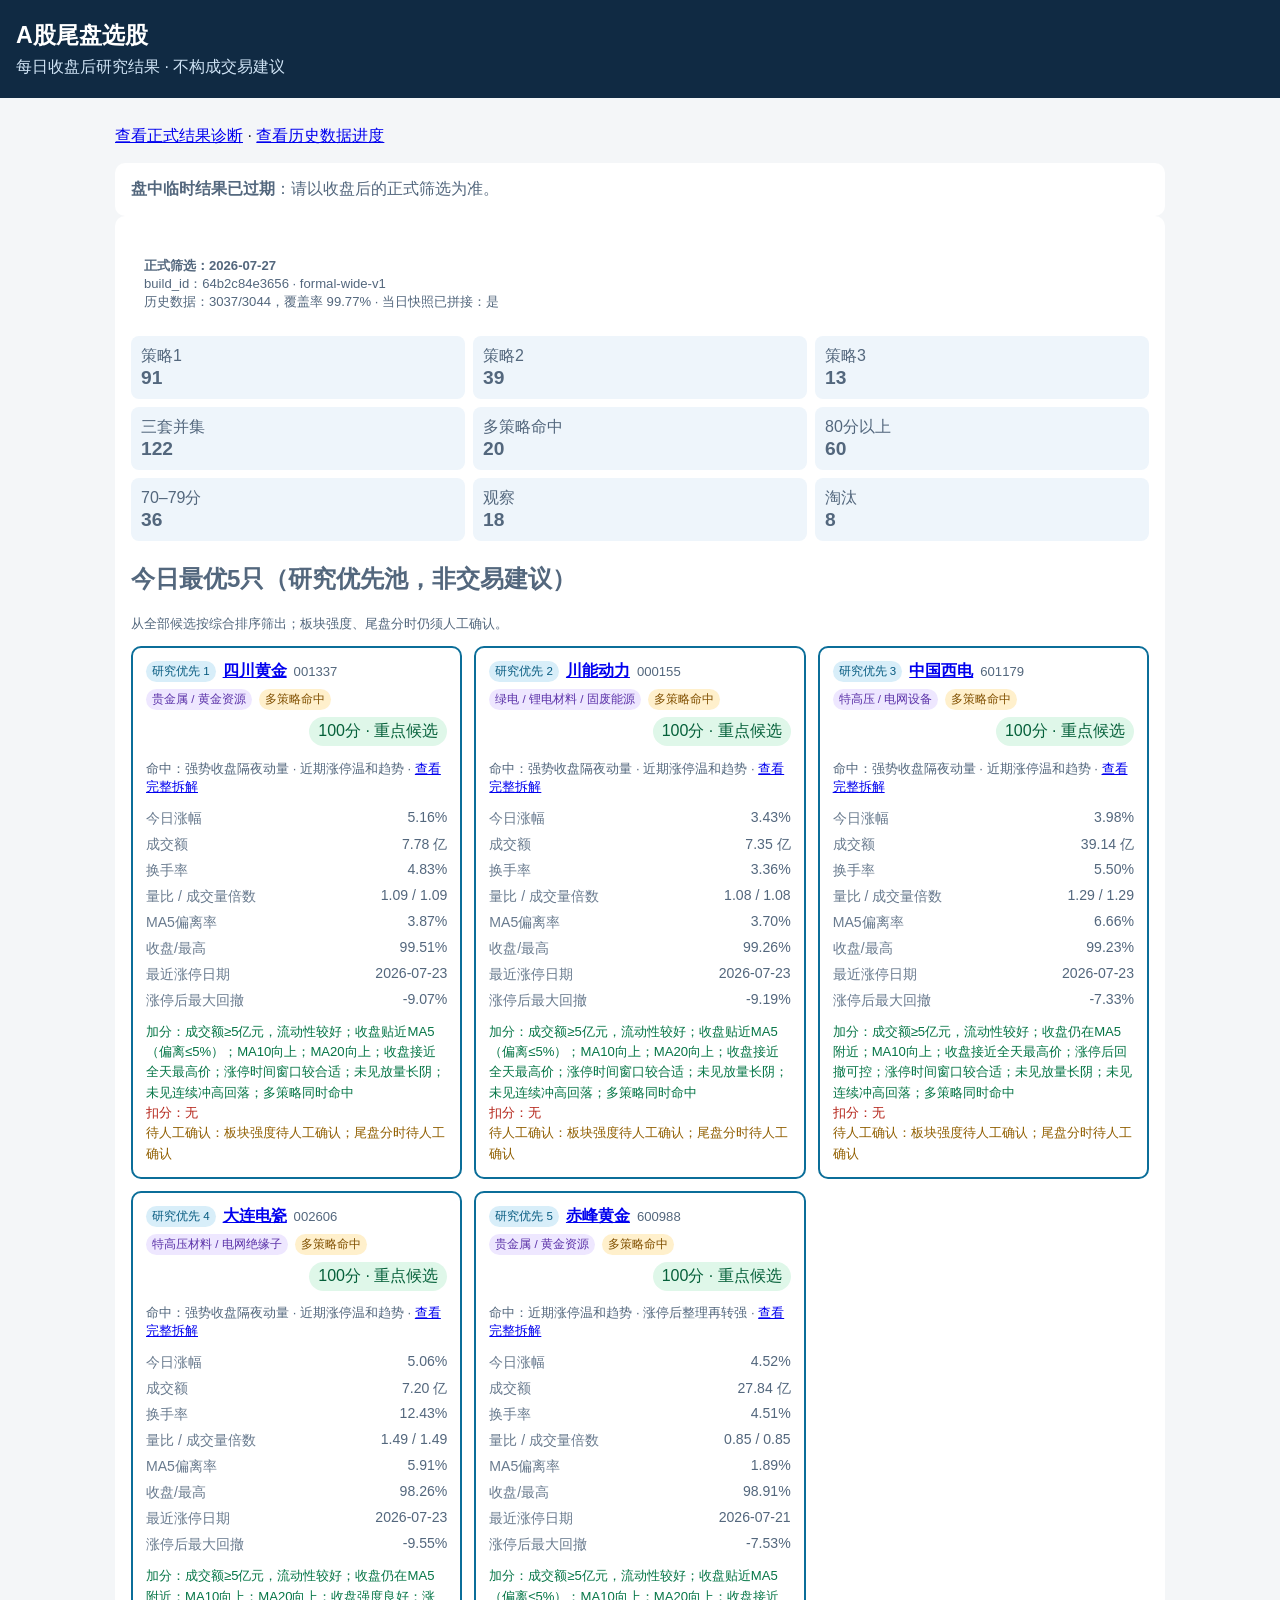
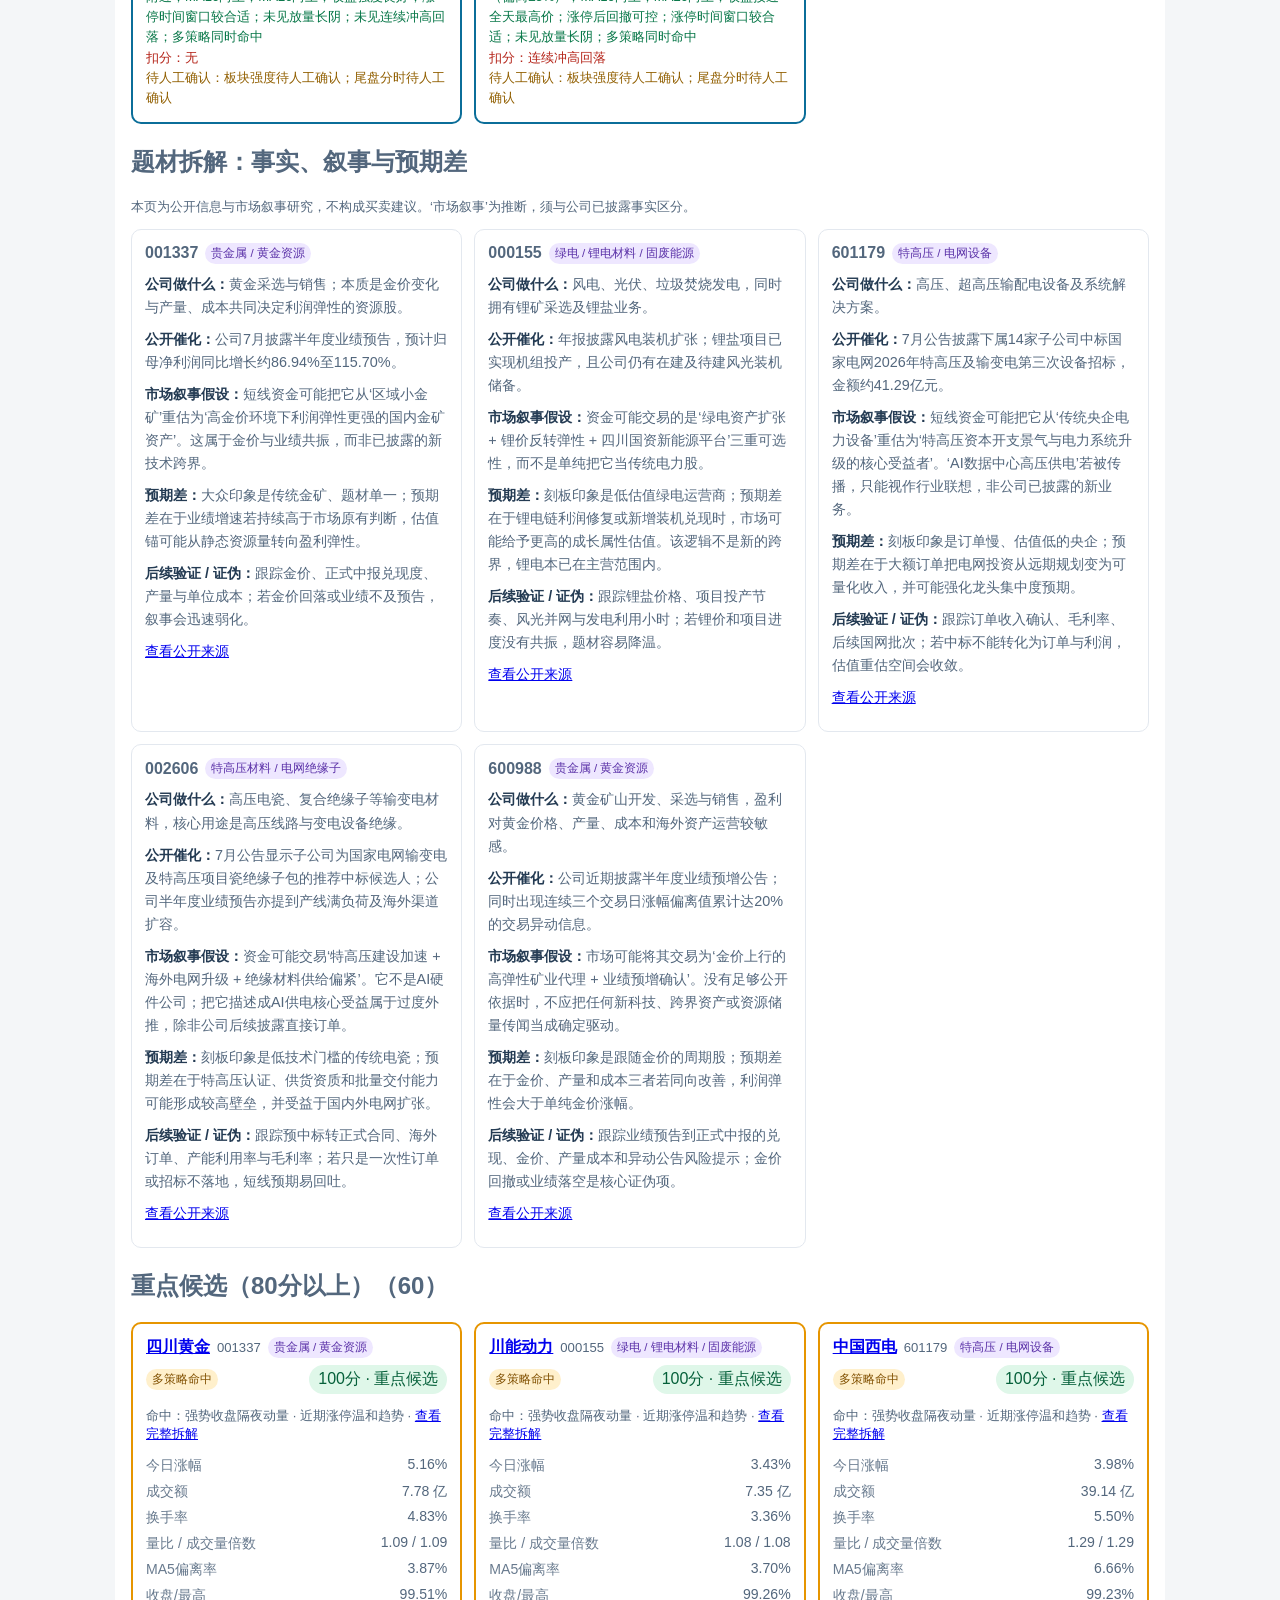
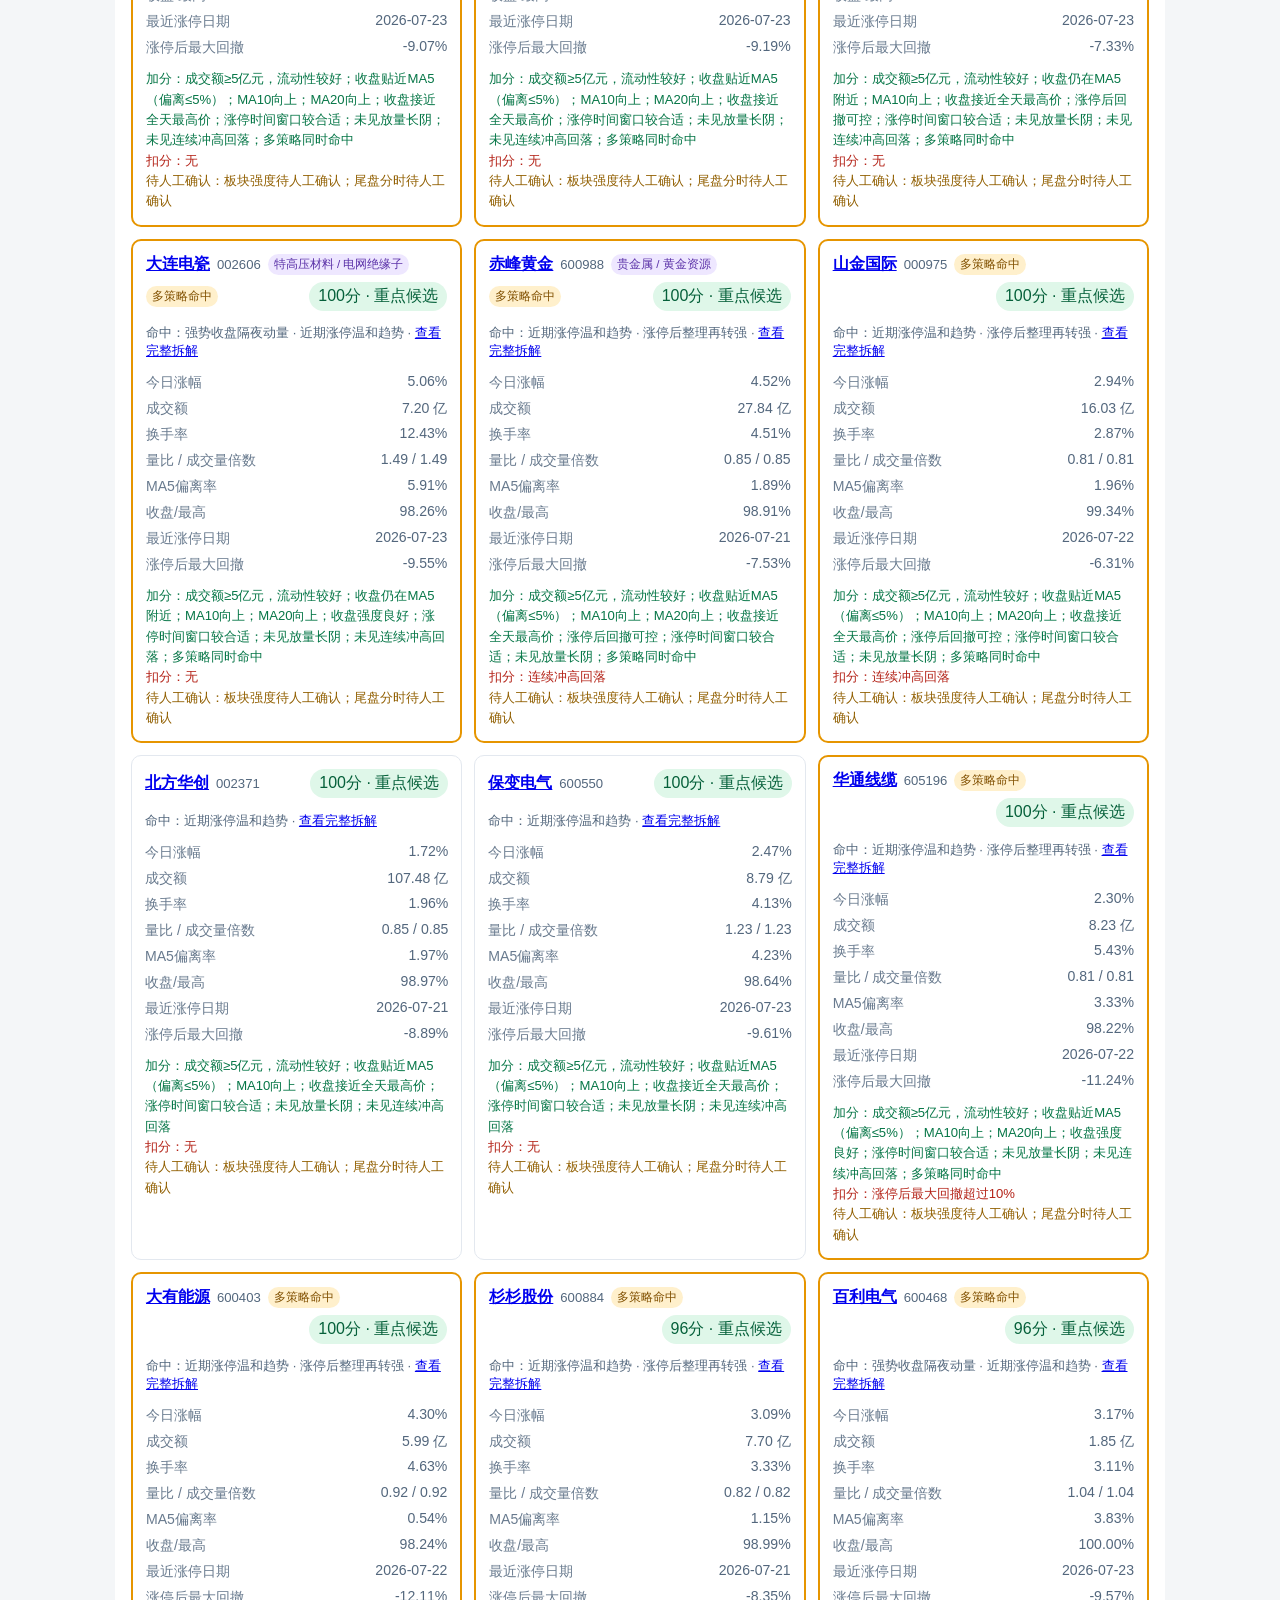
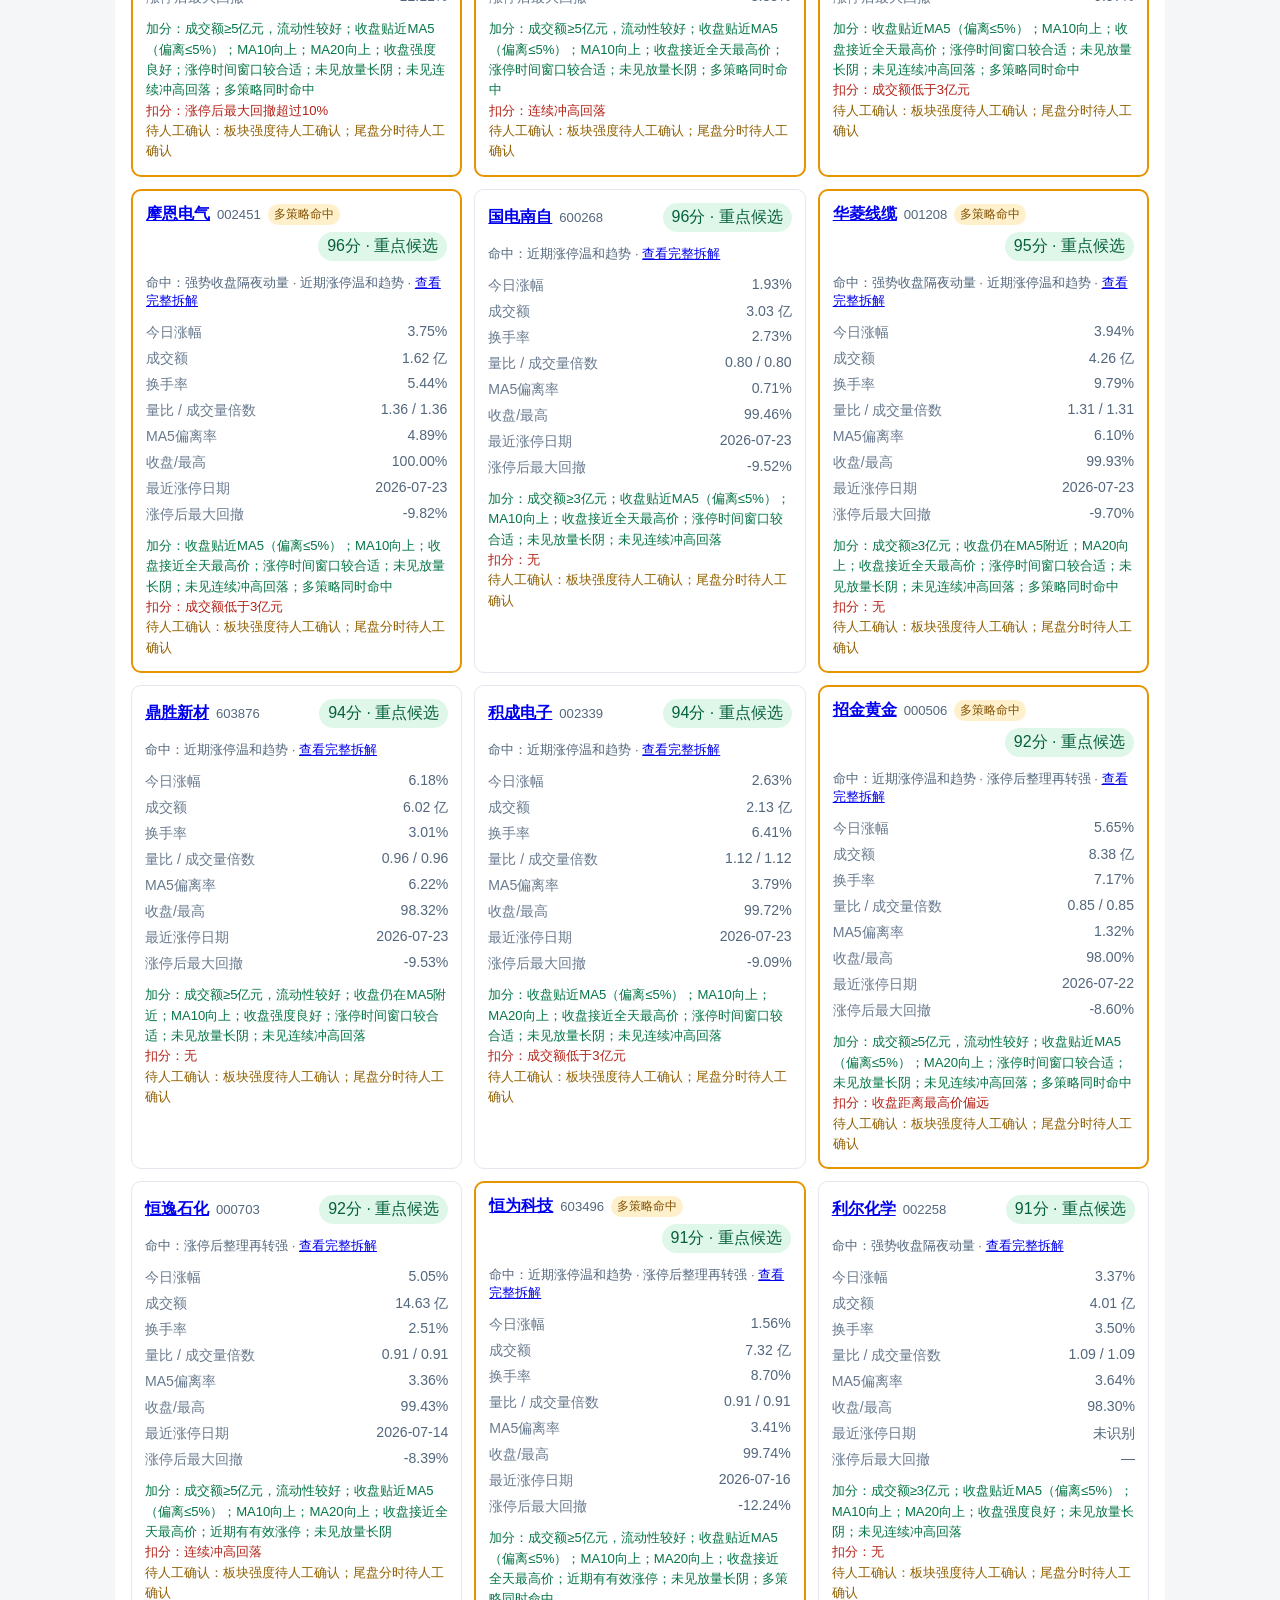
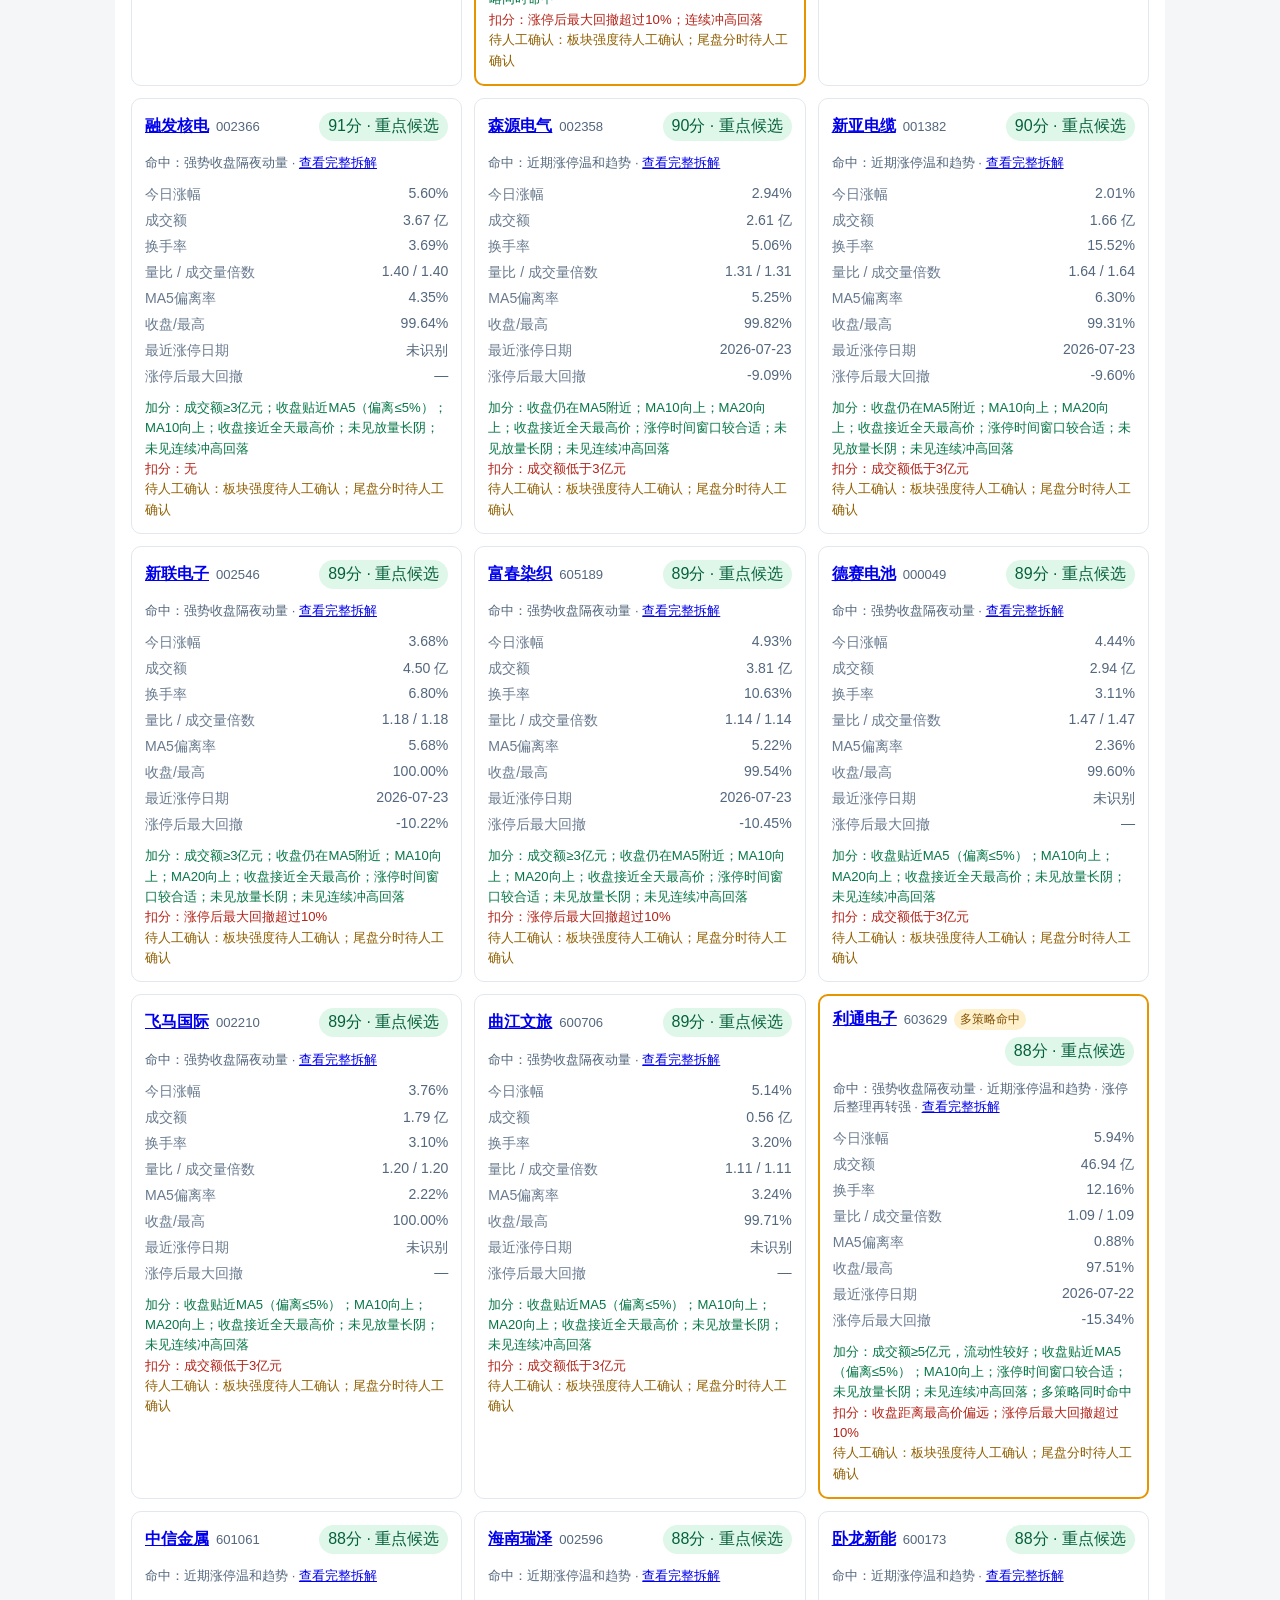
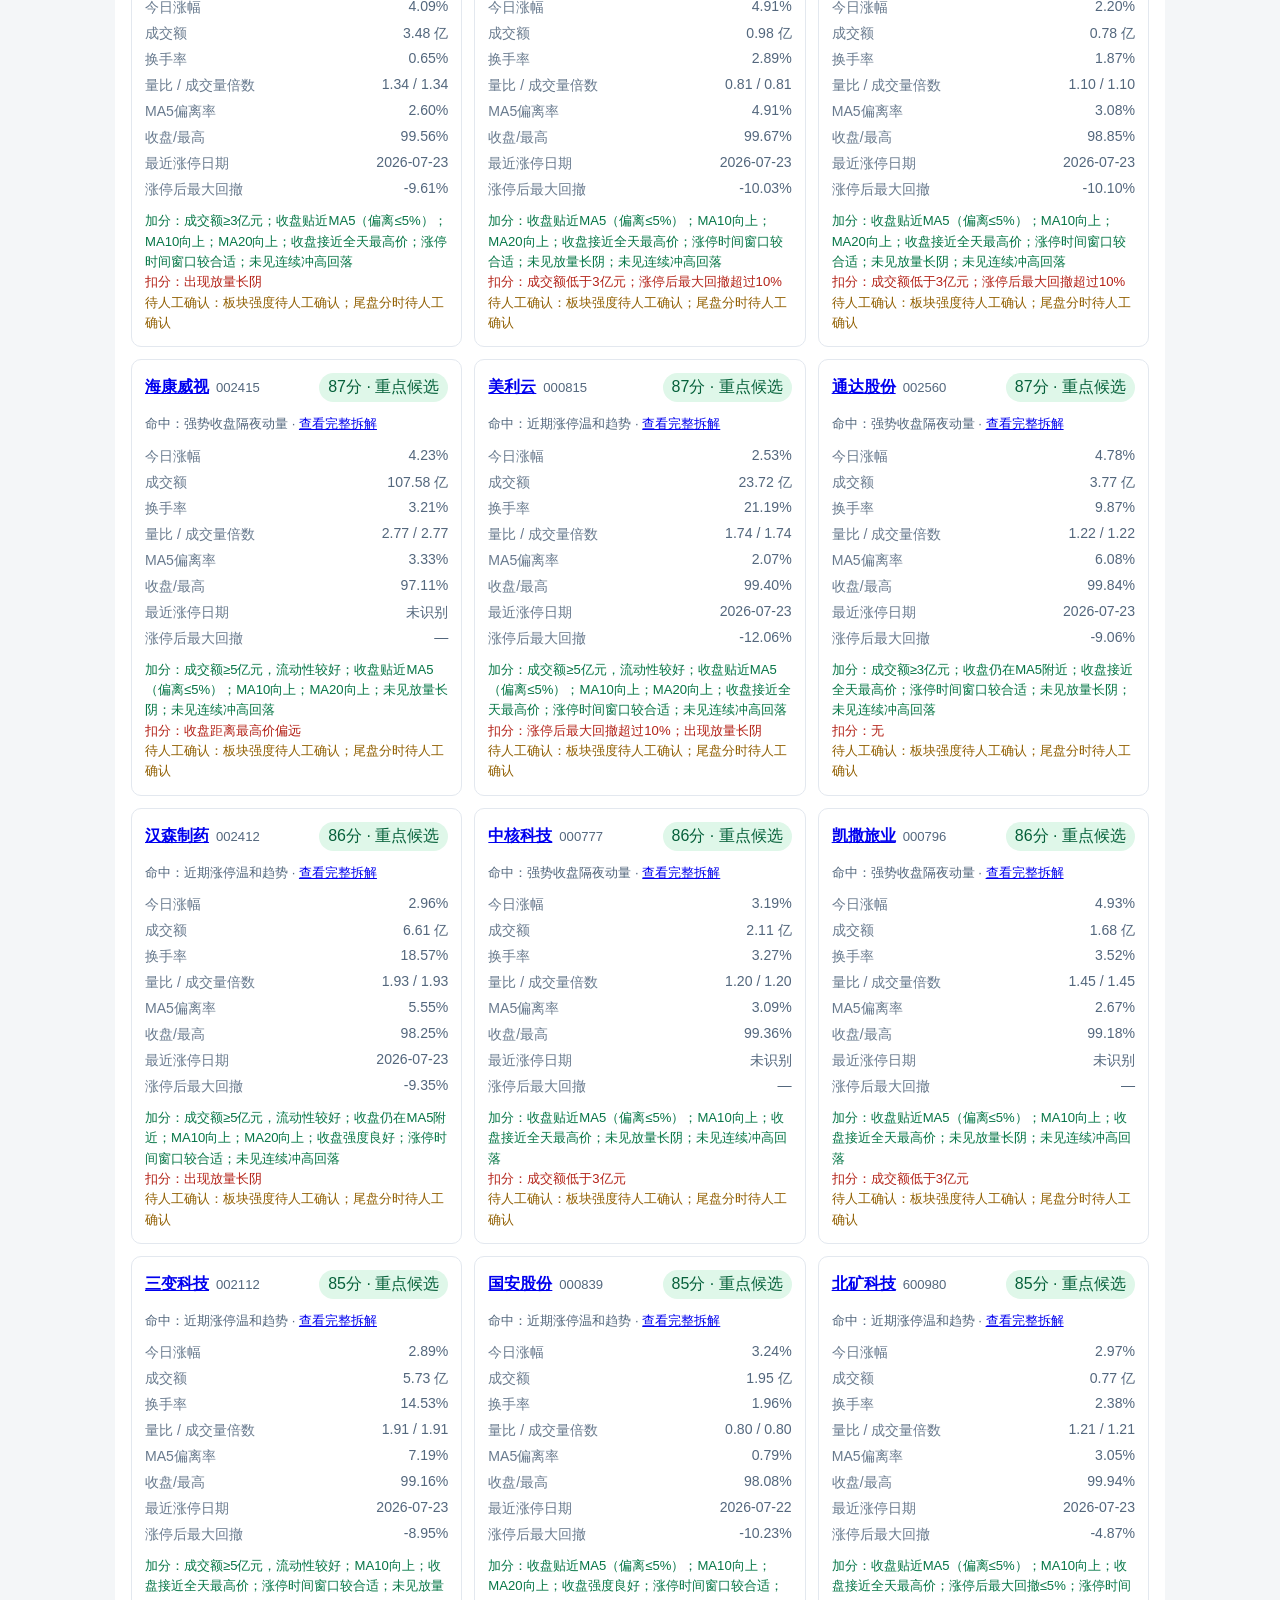
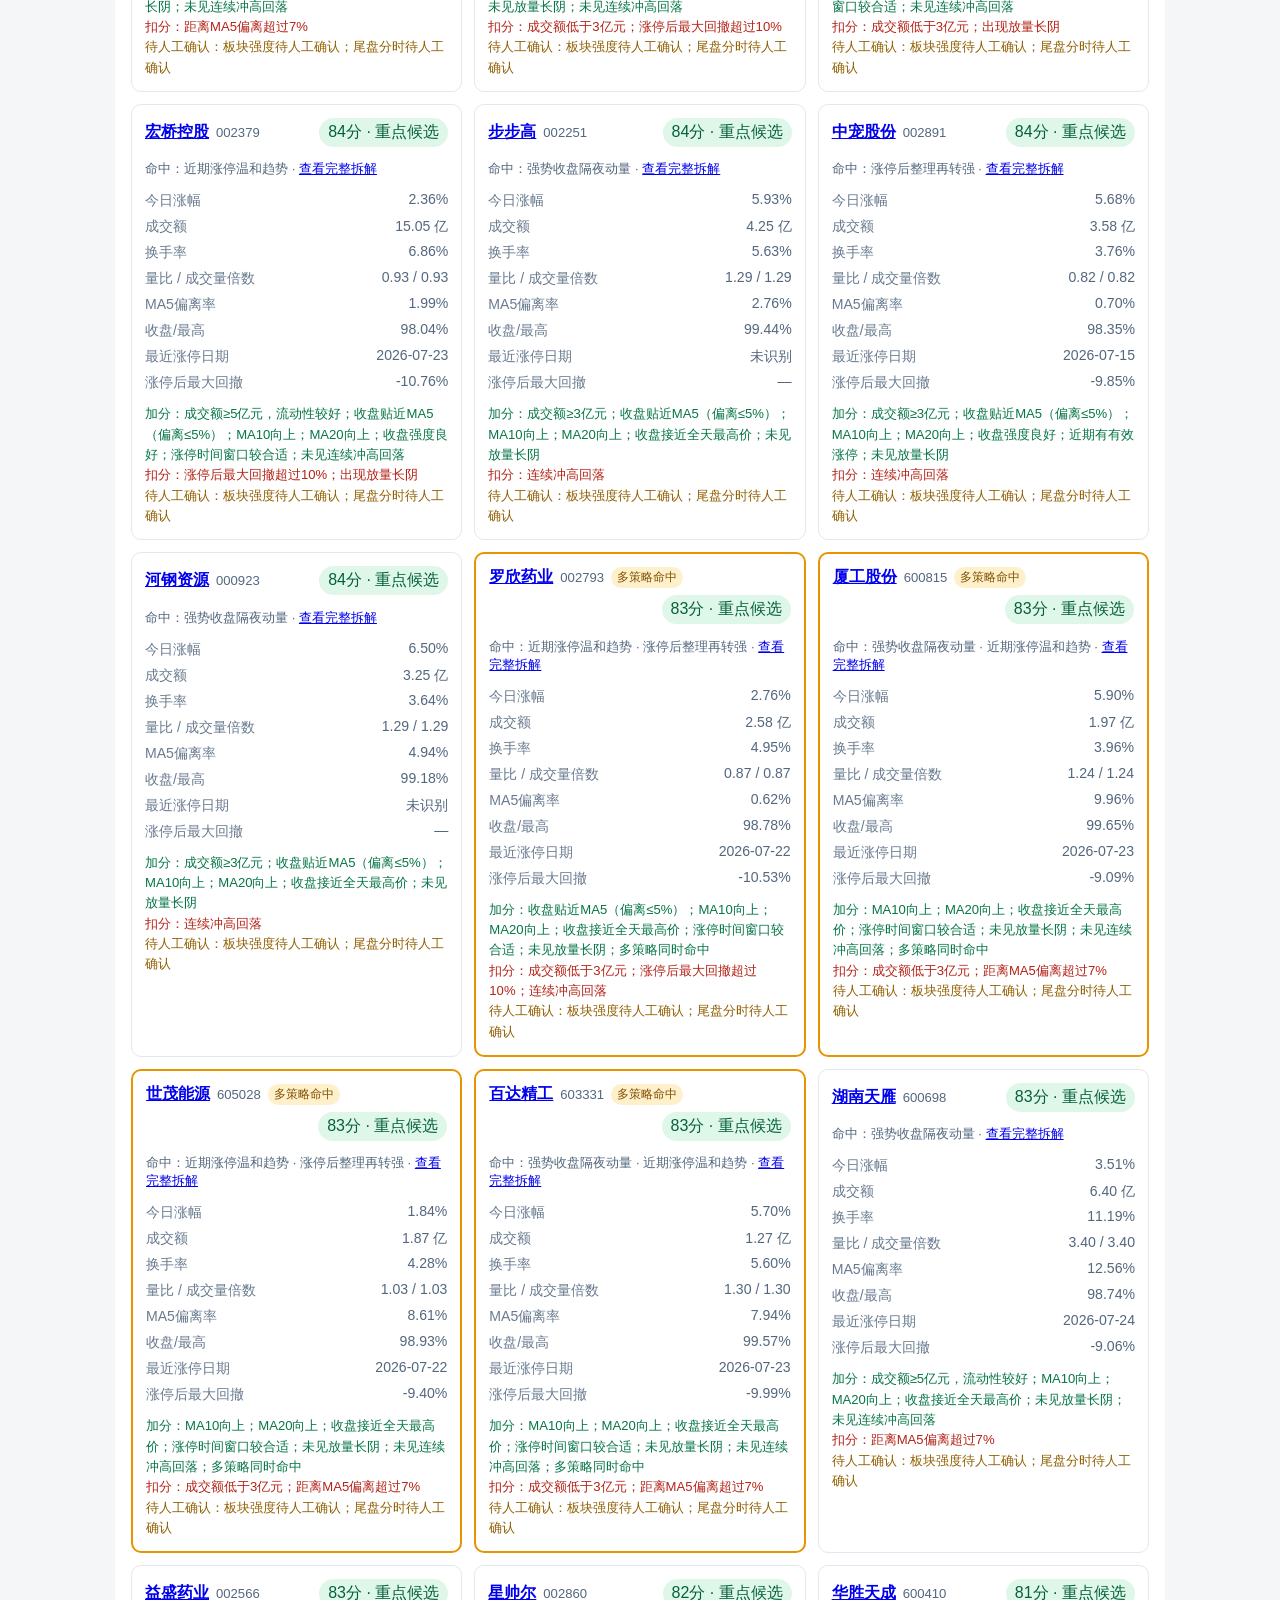
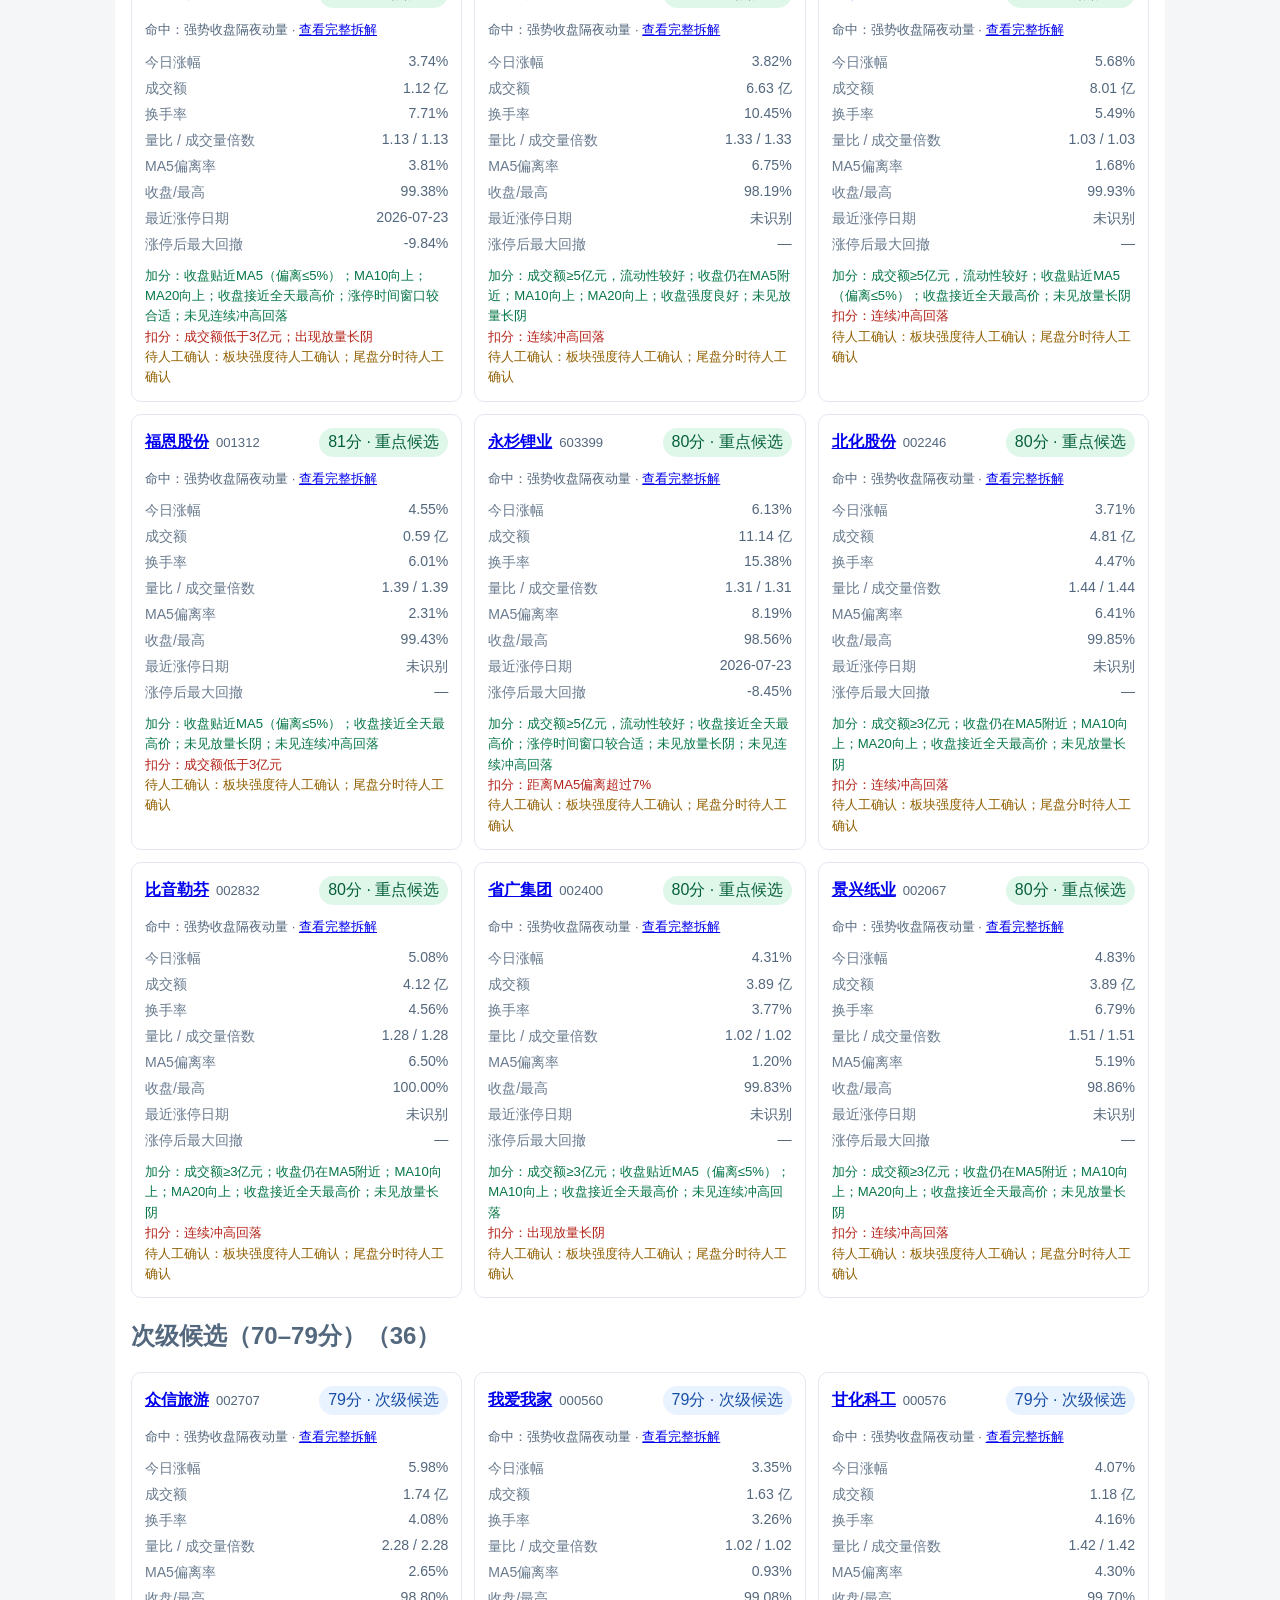
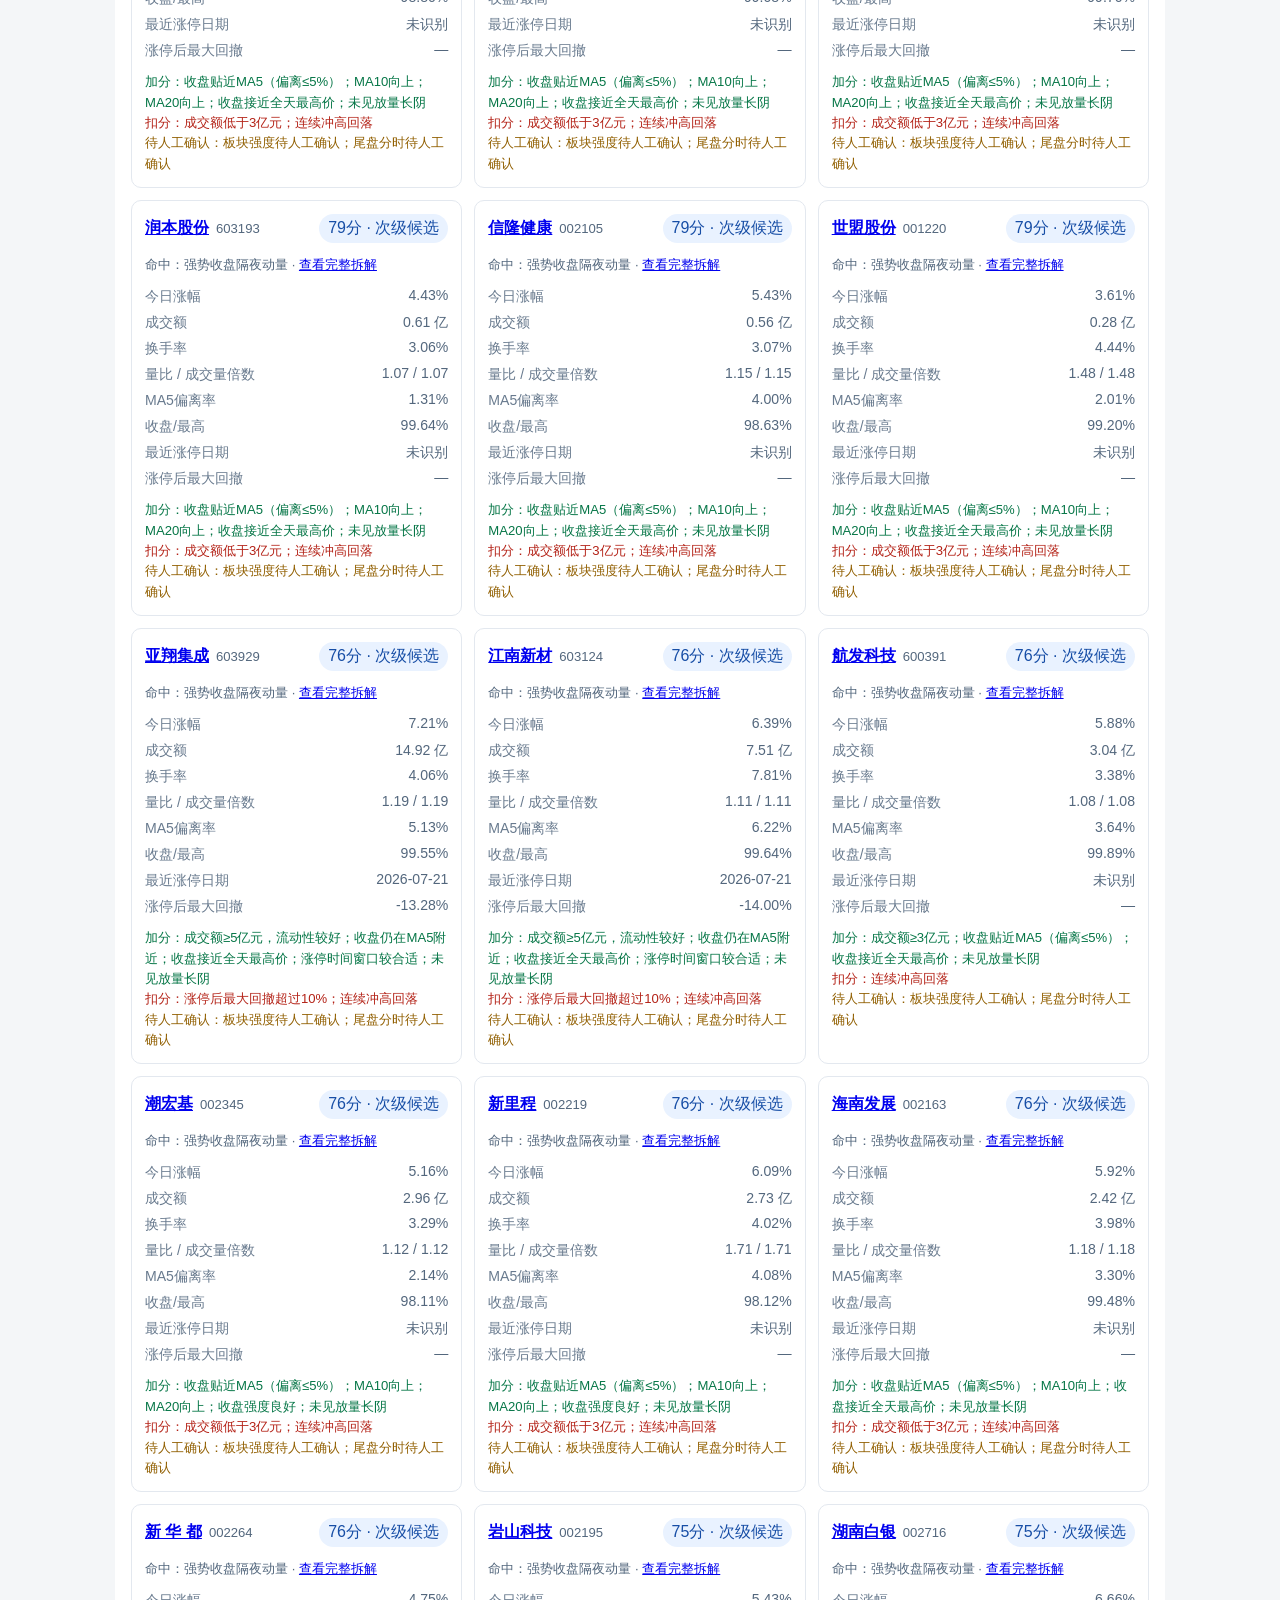
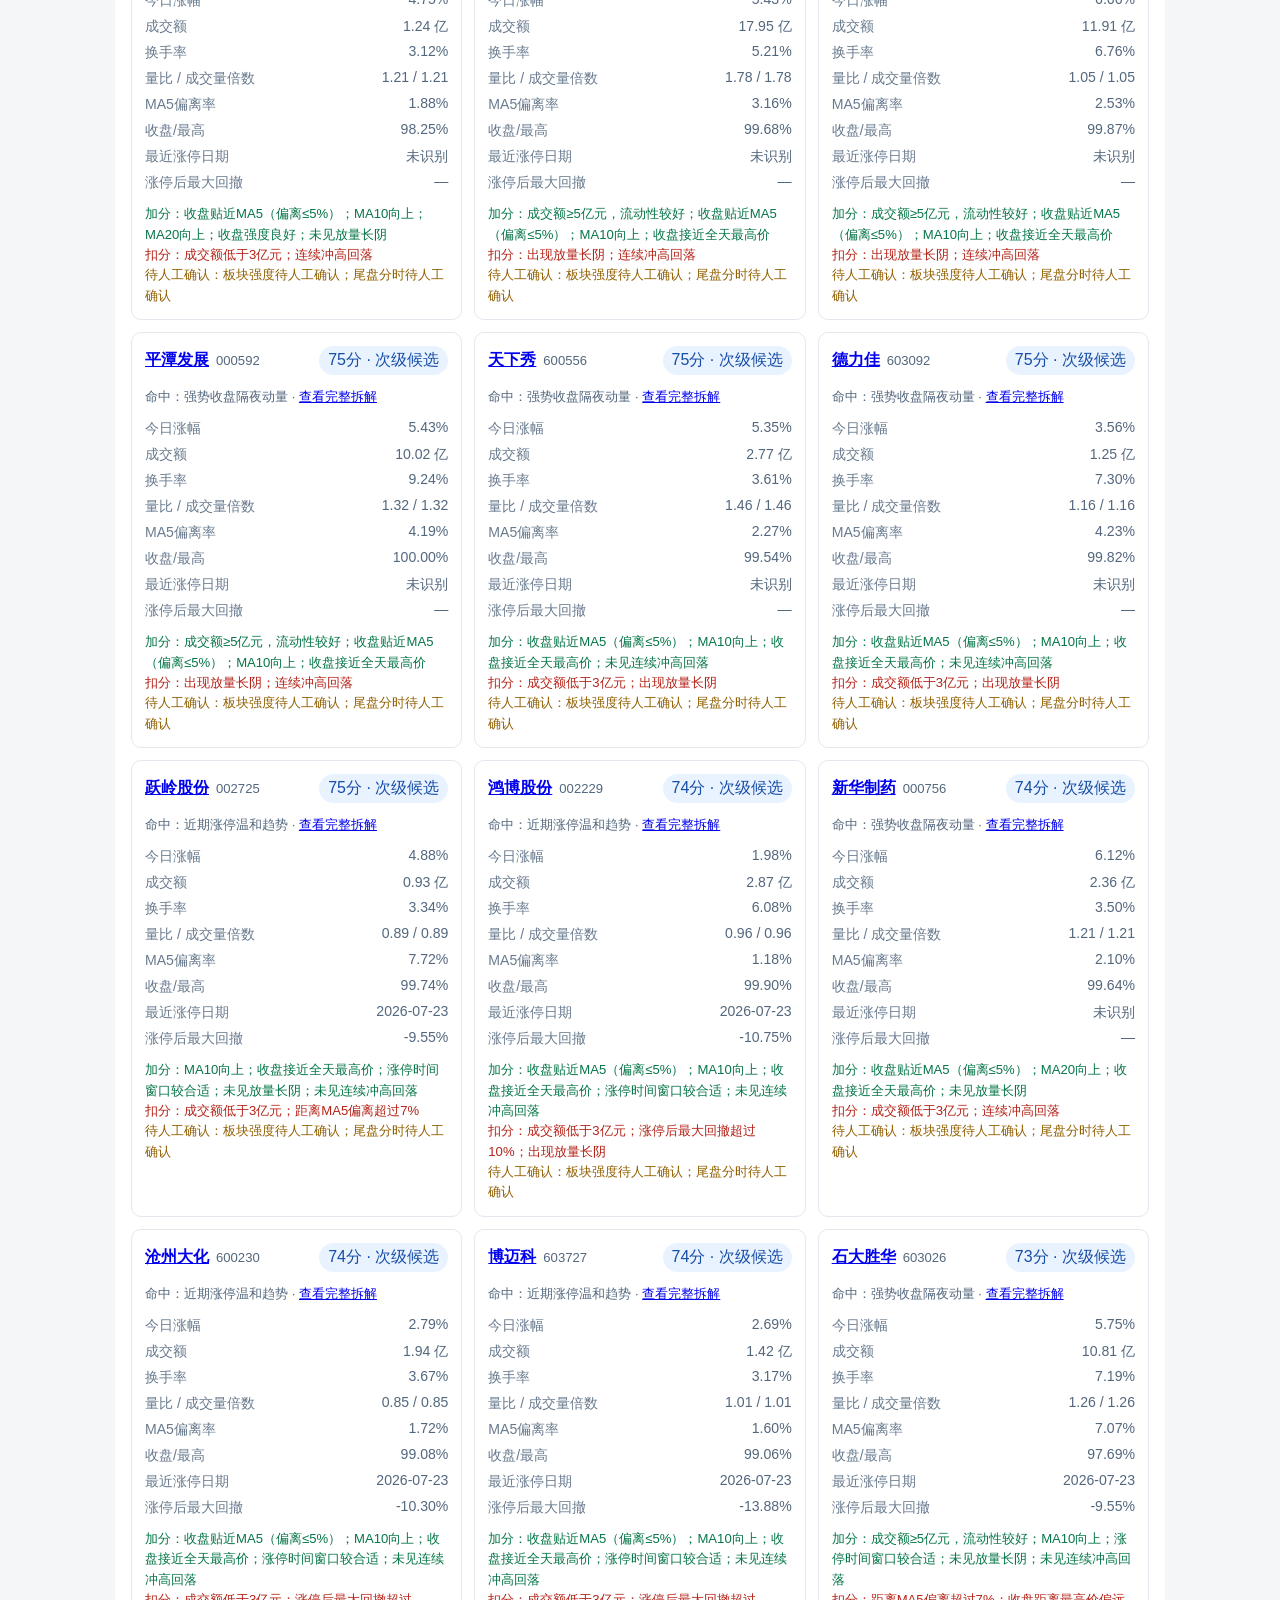
==== site/index.html @ 2ca99000 "Add stock research detail pages" ====
<!doctype html><html lang="zh-CN"><head><meta charset="utf-8"><meta name="viewport" content="width=device-width,initial-scale=1"><title>A股尾盘选股</title><style>
body{margin:0;background:#f4f6f8;color:#172033;font-family:-apple-system,BlinkMacSystemFont,"Segoe UI",sans-serif}header{padding:20px 16px;background:#102a43;color:#fff}h1{margin:0;font-size:1.45rem}header p{margin:.4rem 0 0;color:#cfe3f5}main{max-width:1050px;margin:auto;padding:12px}.box,.card{background:#fff;border-radius:10px}.box{padding:13px;margin:12px 0}.stats{display:grid;grid-template-columns:repeat(3,1fr);gap:8px}.stat{background:#eef5fb;padding:10px;border-radius:8px}.stat b{display:block;font-size:1.2rem}.section{margin:22px 0}.cards{display:grid;grid-template-columns:repeat(auto-fill,minmax(300px,1fr));gap:12px}.card{border:1px solid #e3e8ef;padding:13px}.multi{border:2px solid #e69500}.priority{border:2px solid #0b6e99}.title{display:flex;gap:7px;align-items:center;flex-wrap:wrap}.code,.tag,.meta{font-size:.82rem;color:#53677d}.badge,.rank,.sector{background:#fff0cc;color:#815000;border-radius:20px;padding:3px 6px;font-size:.72rem}.rank{background:#d8eef9;color:#075b80}.sector{background:#eee7ff;color:#5b32a8}.score{margin-left:auto;border-radius:18px;padding:4px 9px;background:#dff7e9;color:#05603a}.secondary{background:#e9f2ff;color:#174ea6}.watch{background:#fff5d7;color:#805b00}.eliminated{background:#fee4e2;color:#b42318}dl{display:grid;grid-template-columns:1.25fr 1fr;gap:7px;margin:12px 0;font-size:.88rem}dt{color:#687a8e}dd{margin:0;text-align:right}.notes{font-size:.82rem;line-height:1.55}.plus{color:#067647}.minus{color:#b42318}.pending{color:#915f00}.research p{font-size:.9rem;line-height:1.6;margin:9px 0}.research b{color:#243b53}.empty{padding:16px;color:#53677d;background:#fff;border-radius:10px}@media(max-width:520px){main{padding:10px}.stats{grid-template-columns:repeat(2,1fr)}.cards{grid-template-columns:1fr}}
</style></head><body><header><h1>A股尾盘选股</h1><p>每日收盘后研究结果 · 不构成交易建议</p></header><main><p><a href="diagnostics.html">查看正式结果诊断</a> · <a href="progress.html">查看历史数据进度</a></p><div id="intraday" class="empty">正在检查14:30—14:40盘中临时结果…</div><div id="app" class="empty">正在加载正式筛选结果…</div><script>
const fmt=(x,n=2)=>Number(x??0).toFixed(n),esc=x=>String(x??'').replace(/[&<>]/g,c=>({'&':'&amp;','<':'&lt;','>':'&gt;'}[c]));const names={strong_close_momentum:'强势收盘隔夜动量',recent_limit_up_trend:'近期涨停温和趋势',limit_up_reacceleration:'涨停后整理再转强'};
function scoreClass(c){return c==='重点候选'?'':c==='次级候选'?'secondary':c==='观察'?'watch':'eliminated'}
function card(x,rank,r={}){const m=x.metrics||{},s=x.score_detail||{},d=s.details||{};return `<article class="card ${x.strategy_ids.length>1?'multi':''} ${rank?'priority':''}"><div class="title">${rank?`<span class="rank">研究优先 ${rank}</span>`:''}<strong><a href="stock.html?code=${encodeURIComponent(x.code)}">${esc(x.name)}</a></strong><span class="code">${x.code}</span>${r.sector?`<span class="sector">${esc(r.sector)}</span>`:''}${x.strategy_ids.length>1?'<span class="badge">多策略命中</span>':''}<span class="score ${scoreClass(x.score_category)}">${x.score}分 · ${x.score_category}</span></div><p class="tag">命中：${x.strategy_ids.map(i=>names[i]||i).join(' · ')} · <a href="stock.html?code=${encodeURIComponent(x.code)}">查看完整拆解</a></p><dl><dt>今日涨幅</dt><dd>${fmt(m.pct_change)}%</dd><dt>成交额</dt><dd>${fmt(m.amount/1e8)} 亿</dd><dt>换手率</dt><dd>${fmt(m.turnover)}%</dd><dt>量比 / 成交量倍数</dt><dd>${fmt(m.volume_ratio)} / ${fmt(m.volume_ma5_multiple)}</dd><dt>MA5偏离率</dt><dd>${fmt(m.ma5_distance)}%</dd><dt>收盘/最高</dt><dd>${fmt((m.close_high_ratio||0)*100)}%</dd><dt>最近涨停日期</dt><dd>${d.latest_limit_up_date||'未识别'}</dd><dt>涨停后最大回撤</dt><dd>${d.max_drawdown_after_limit_up==null?'—':fmt(d.max_drawdown_after_limit_up)+'%'}</dd></dl><div class="notes plus">加分：${(s.plus||[]).join('；')||'—'}</div><div class="notes minus">扣分：${(s.minus||[]).join('；')||'无'}</div><div class="notes pending">待人工确认：${(s.pending_manual||[]).join('；')}</div></article>`}
function section(title,rows,research={}){return `<section class="section"><h2>${title}（${rows.length}）</h2>${rows.length?`<div class="cards">${rows.map(x=>card(x,null,research[x.code]||{})).join('')}</div>`:'<div class="empty">今日无符合标的</div>'}</section>`}
function researchCard(x){return `<article class="card research"><div class="title"><strong>${esc(x.code)}</strong><span class="sector">${esc(x.sector)}</span></div><p><b>公司做什么：</b>${esc(x.business)}</p><p><b>公开催化：</b>${esc(x.public_catalyst)}</p><p><b>市场叙事假设：</b>${esc(x.market_narrative)}</p><p><b>预期差：</b>${esc(x.expectation_gap)}</p><p><b>后续验证 / 证伪：</b>${esc(x.next_check)}</p><p class="tag"><a href="${esc(x.source)}" target="_blank" rel="noopener">查看公开来源</a></p></article>`}
function intradayCard(x){const m=x.metrics||{};return `<article class="card ${x.strategy_ids.length>1?'multi':''}"><div class="title"><strong><a href="stock.html?code=${encodeURIComponent(x.code)}">${esc(x.name)}</a></strong><span class="code">${x.code}</span><span class="score">${x.score}分</span></div><p class="tag">命中：${x.strategy_ids.map(i=>names[i]||i).join(' · ')} · <a href="stock.html?code=${encodeURIComponent(x.code)}">查看完整拆解</a></p><dl><dt>盘中涨幅</dt><dd>${fmt(m.pct_change)}%</dd><dt>成交额</dt><dd>${fmt(m.amount/1e8)} 亿</dd><dt>量比 / 换手</dt><dd>${fmt(m.volume_ratio)} / ${fmt(m.turnover)}%</dd><dt>MA5偏离</dt><dd>${fmt(m.ma5_distance)}%</dd><dt>现价/盘中最高</dt><dd>${fmt((m.close_high_ratio||0)*100)}%</dd></dl></article>`}
fetch('data/intraday-latest.json?'+Date.now()).then(r=>r.ok?r.json():null).then(d=>{const box=document.querySelector('#intraday');if(!d||!d.provisional){box.remove();return}const age=(Date.now()-Date.parse(d.quote_time))/60000;if(age>180){box.innerHTML='<b>盘中临时结果已过期</b>：请以收盘后的正式筛选为准。';return}const rows=(d.records||[]).slice(0,5);box.className='box';box.innerHTML=`<b>14:30开始的盘中临时筛选（${d.market_date} ${new Date(d.quote_time).toLocaleTimeString('zh-CN',{hour:'2-digit',minute:'2-digit'})}）</b><p class="meta">${esc(d.disclaimer||'盘中数据未收盘确认。')} · 策略1 ${d.strategy_counts?.strong_close_momentum||0} / 策略2 ${d.strategy_counts?.recent_limit_up_trend||0} / 策略3 ${d.strategy_counts?.limit_up_reacceleration||0} · 并集 ${d.union_count||0}</p>${rows.length?`<div class="cards">${rows.map(intradayCard).join('')}</div>`:'<p class="meta">当前盘中暂无候选；收盘后将发布正式总结。</p>'}`}).catch(()=>document.querySelector('#intraday').remove());
fetch('data/formal-latest.json?'+Date.now()).then(r=>r.json()).then(d=>Promise.all([Promise.resolve(d),fetch(`data/research-${d.market_date}.json?${Date.now()}`).then(r=>r.ok?r.json():{items:[],disclaimer:''})])).then(([d,research])=>{if(!d.formal||!d.market_date)throw Error();const a=d.records||[],c=d.score_counts||{},sc=d.strategy_counts||{},map=Object.fromEntries((research.items||[]).map(x=>[x.code,x])),top5=a.filter(x=>x.score>=60).slice(0,5),topicCards=top5.map(x=>map[x.code]).filter(Boolean);document.querySelector('#app').innerHTML=`<div class="box meta"><b>正式筛选：${d.market_date}</b><br>build_id：${d.build_id} · ${d.data_version}<br>历史数据：${d.history_success}/${d.history_success+d.history_failed}，覆盖率 ${(d.coverage*100).toFixed(2)}% · 当日快照已拼接：${d.used_snapshot_composite?'是':'否'}</div><div class="stats"><div class="stat">策略1<b>${sc.strong_close_momentum||0}</b></div><div class="stat">策略2<b>${sc.recent_limit_up_trend||0}</b></div><div class="stat">策略3<b>${sc.limit_up_reacceleration||0}</b></div><div class="stat">三套并集<b>${d.union_count||a.length}</b></div><div class="stat">多策略命中<b>${d.multi_strategy_count||0}</b></div><div class="stat">80分以上<b>${c.key_candidates||0}</b></div><div class="stat">70–79分<b>${c.secondary_candidates||0}</b></div><div class="stat">观察<b>${c.watch||0}</b></div><div class="stat">淘汰<b>${c.eliminated||0}</b></div></div><section class="section"><h2>今日最优5只（研究优先池，非交易建议）</h2><p class="meta">从全部候选按综合排序筛出；板块强度、尾盘分时仍须人工确认。</p><div class="cards">${top5.map((x,i)=>card(x,i+1,map[x.code]||{})).join('')}</div></section><section class="section"><h2>题材拆解：事实、叙事与预期差</h2><p class="meta">${esc(research.disclaimer||'')}</p><div class="cards">${topicCards.map(researchCard).join('')}</div></section>`+section('重点候选（80分以上）',a.filter(x=>x.score>=80),map)+section('次级候选（70–79分）',a.filter(x=>x.score>=70&&x.score<80),map)+section('观察（60–69分）',a.filter(x=>x.score>=60&&x.score<70),map)+section('淘汰（60分以下）',a.filter(x=>x.score<60),map);}).catch(()=>document.querySelector('#app').textContent='正式数据尚未同步，请稍后刷新。');
</script></main></body></html>
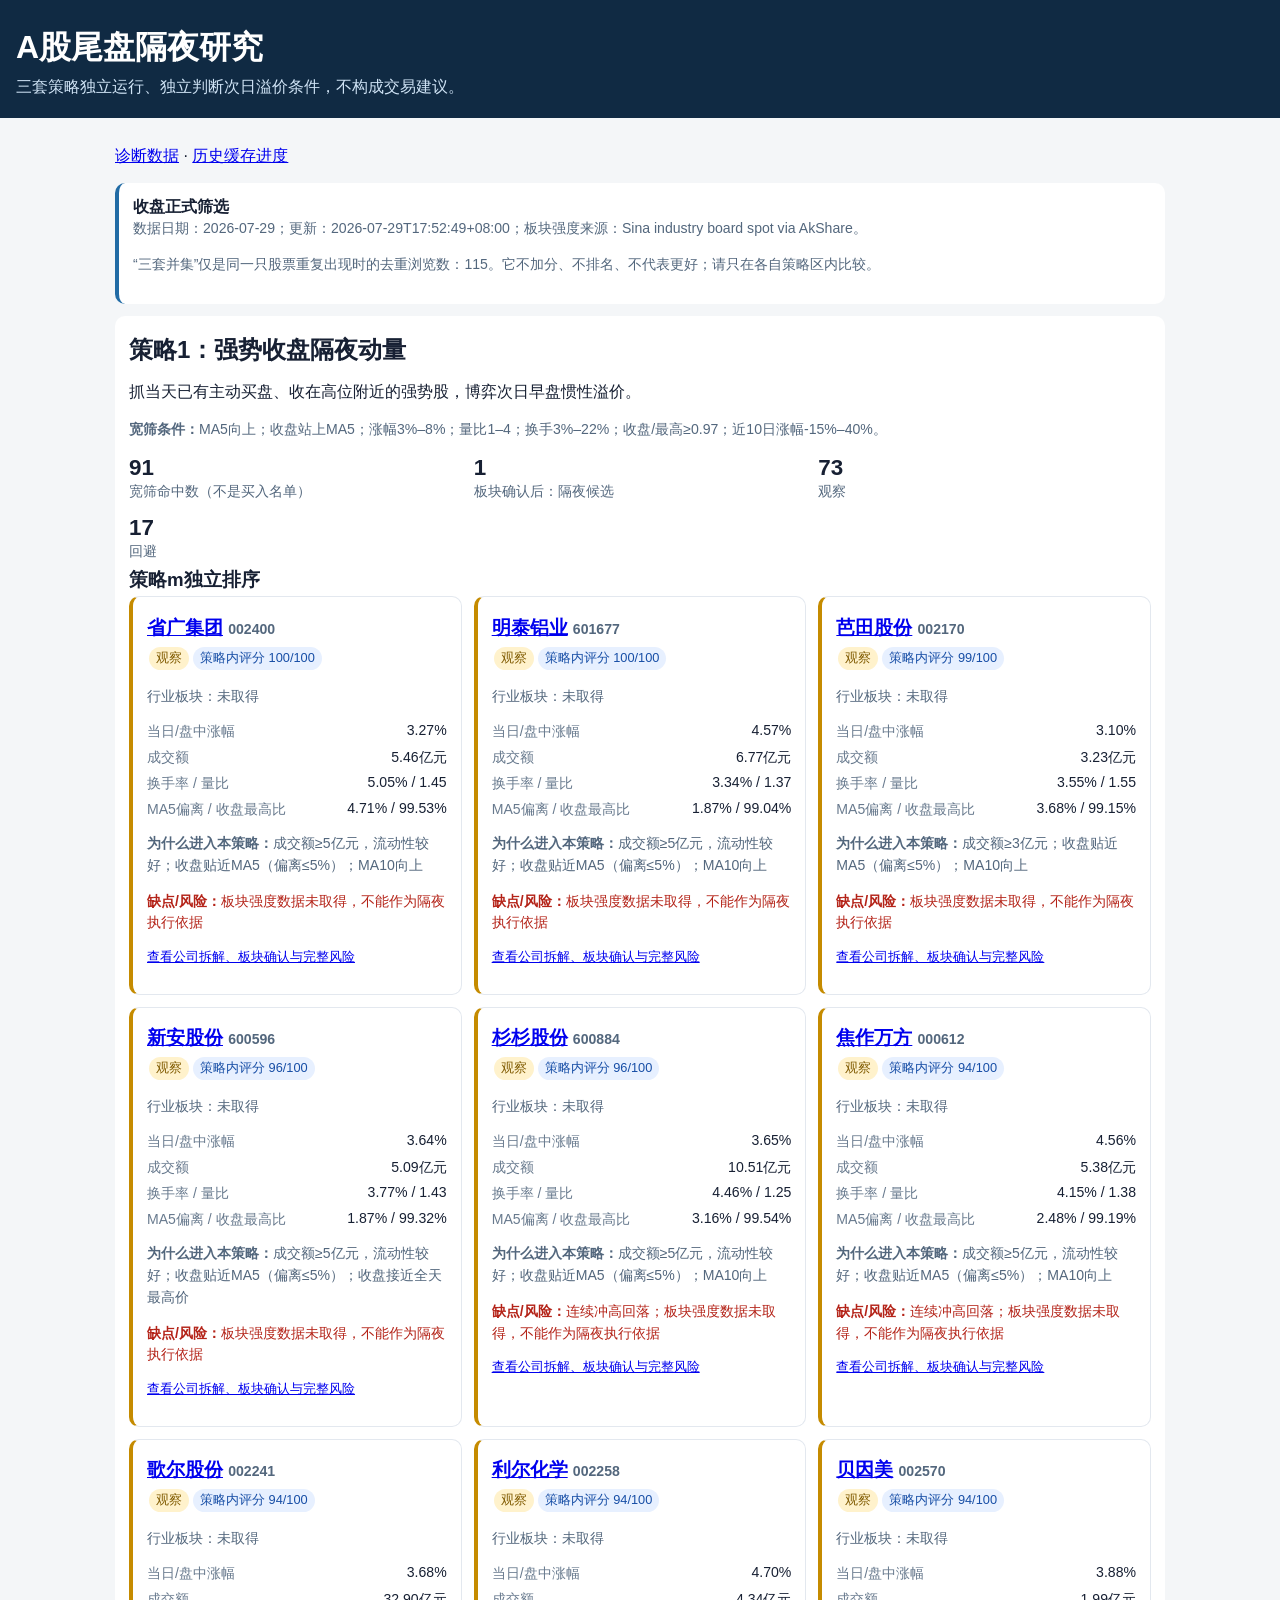
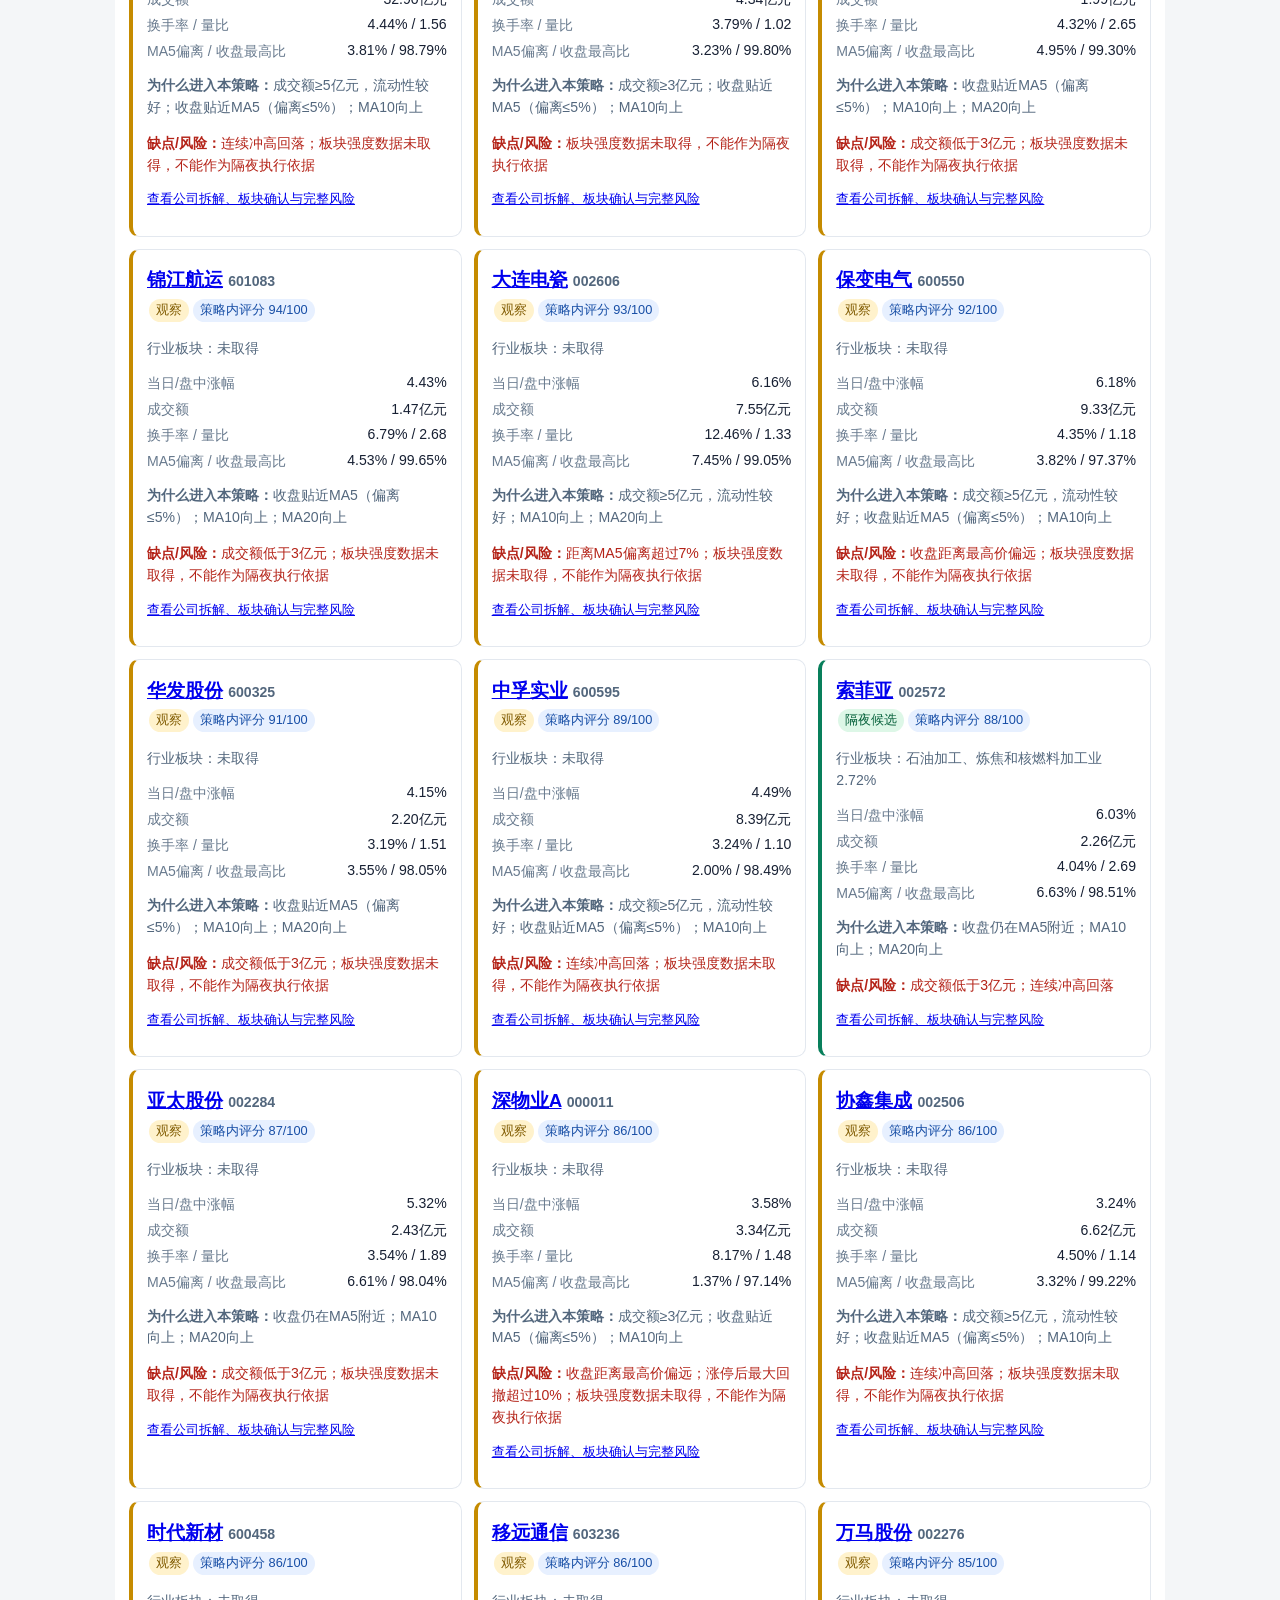
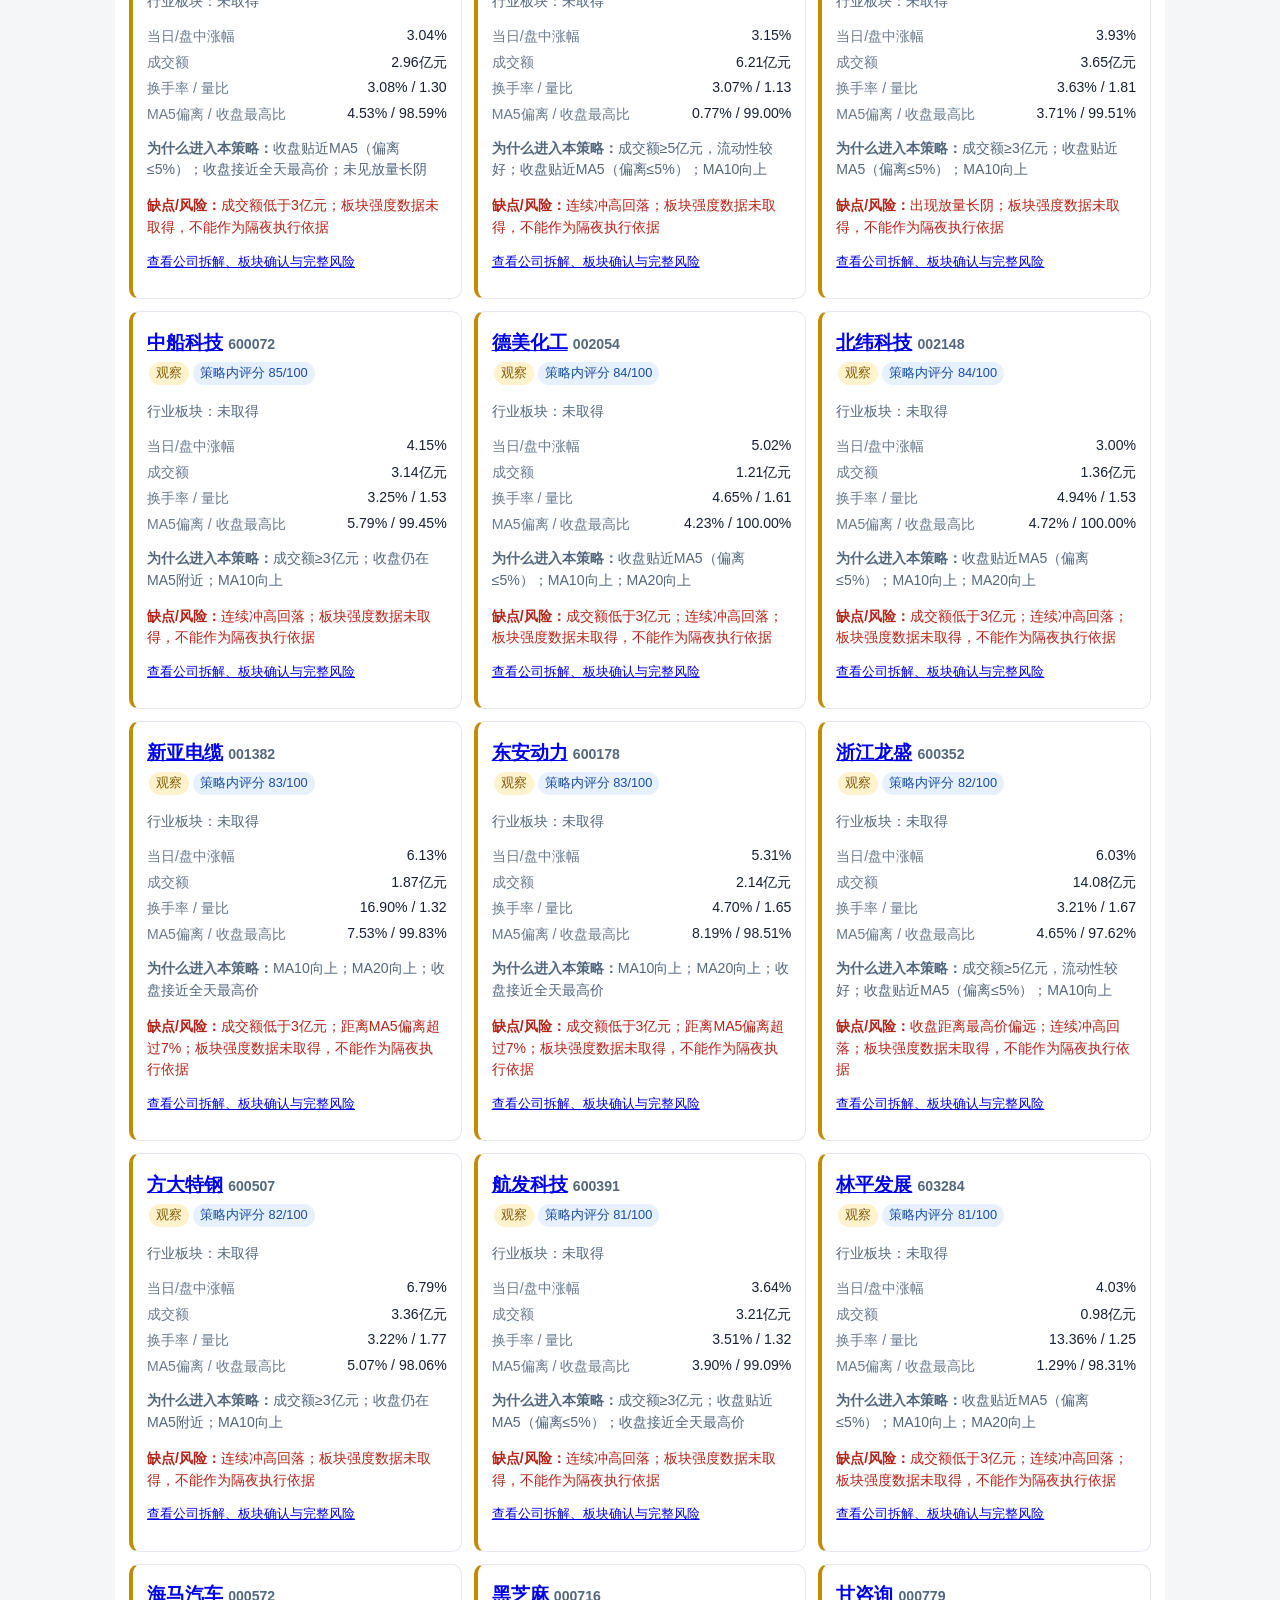
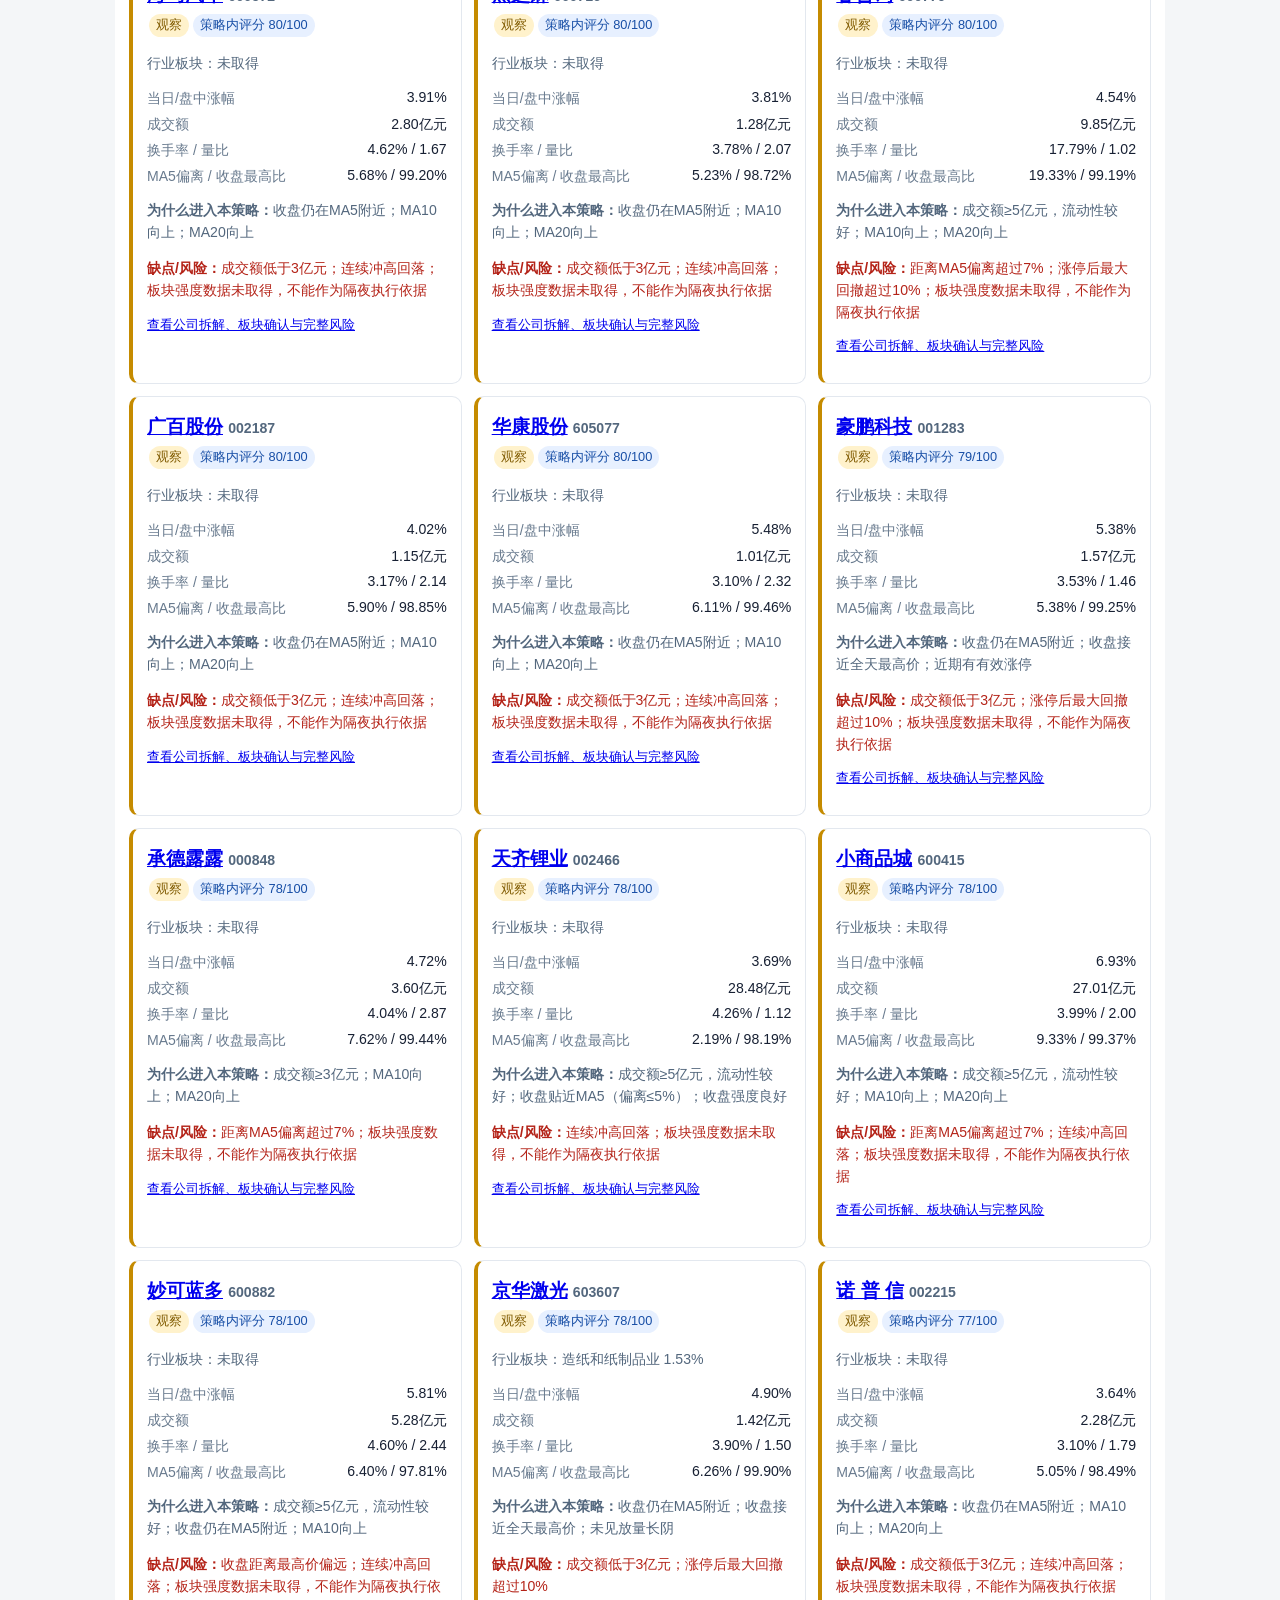
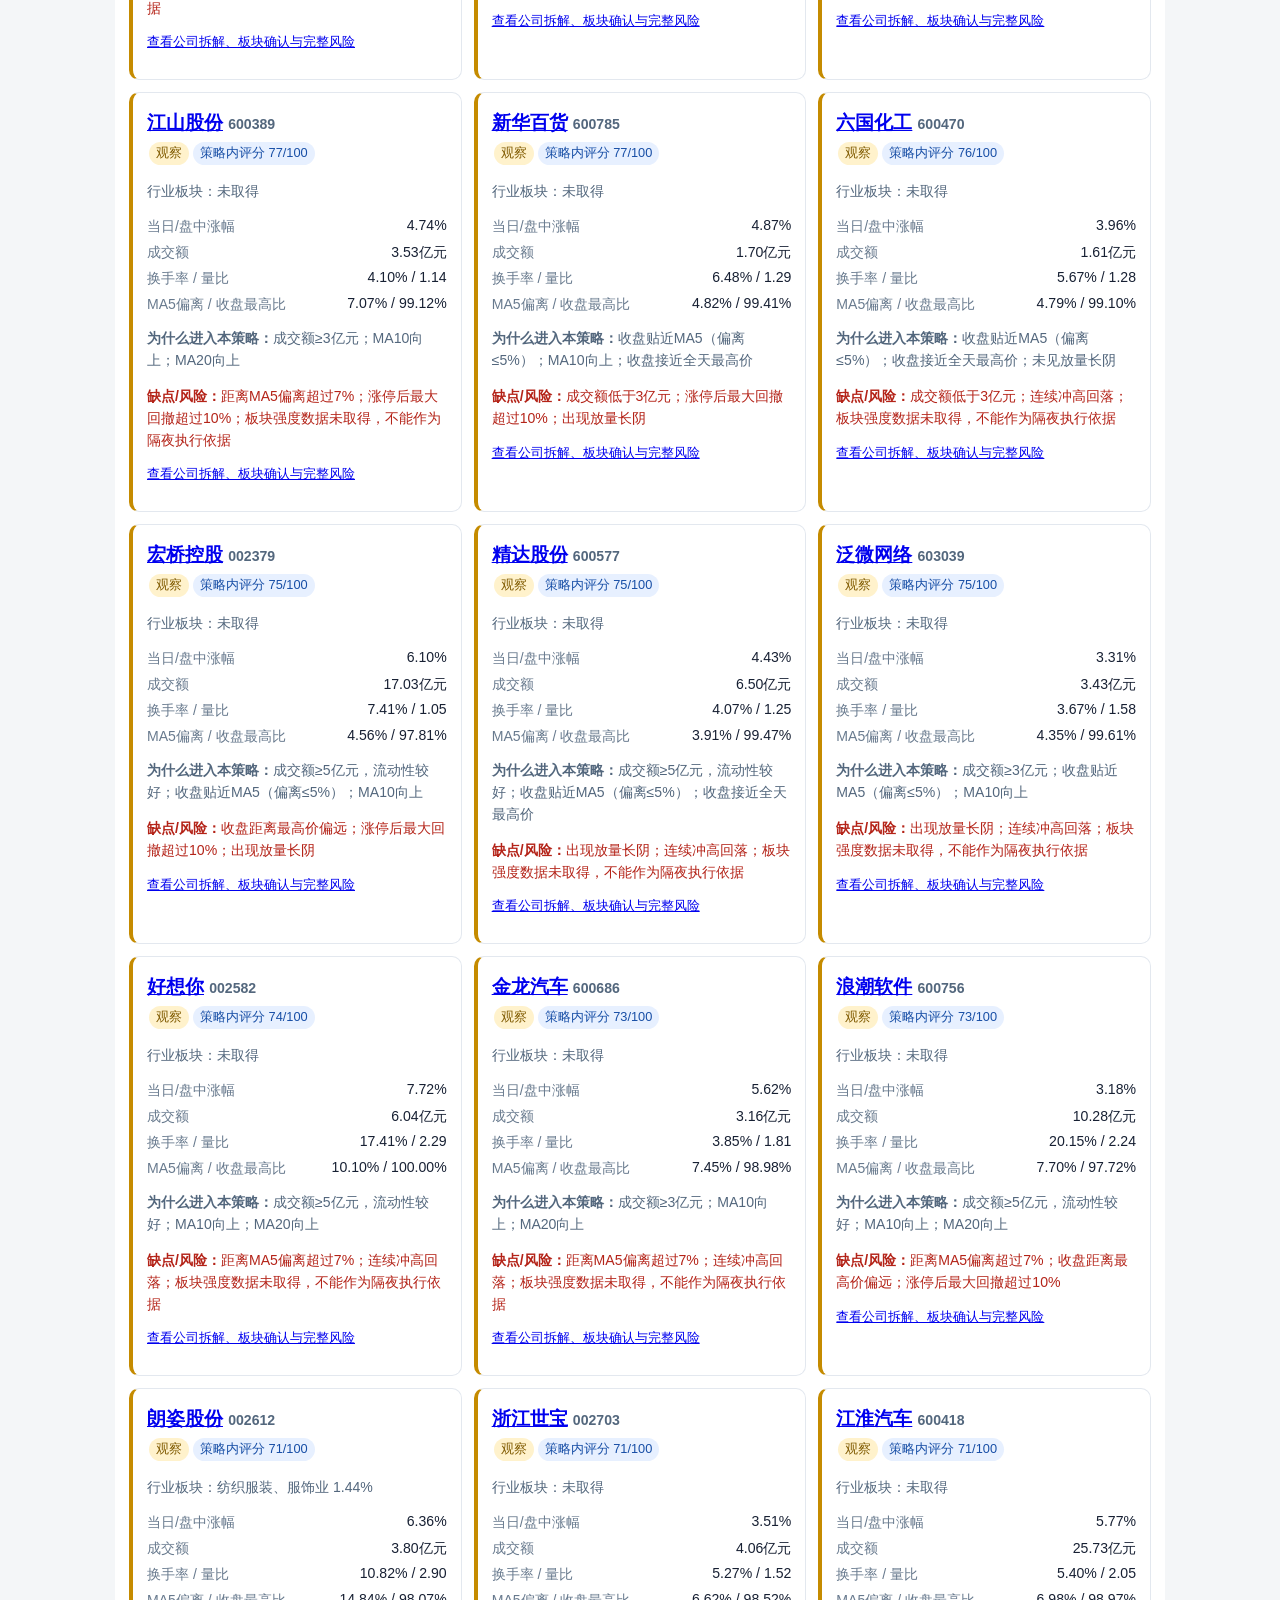
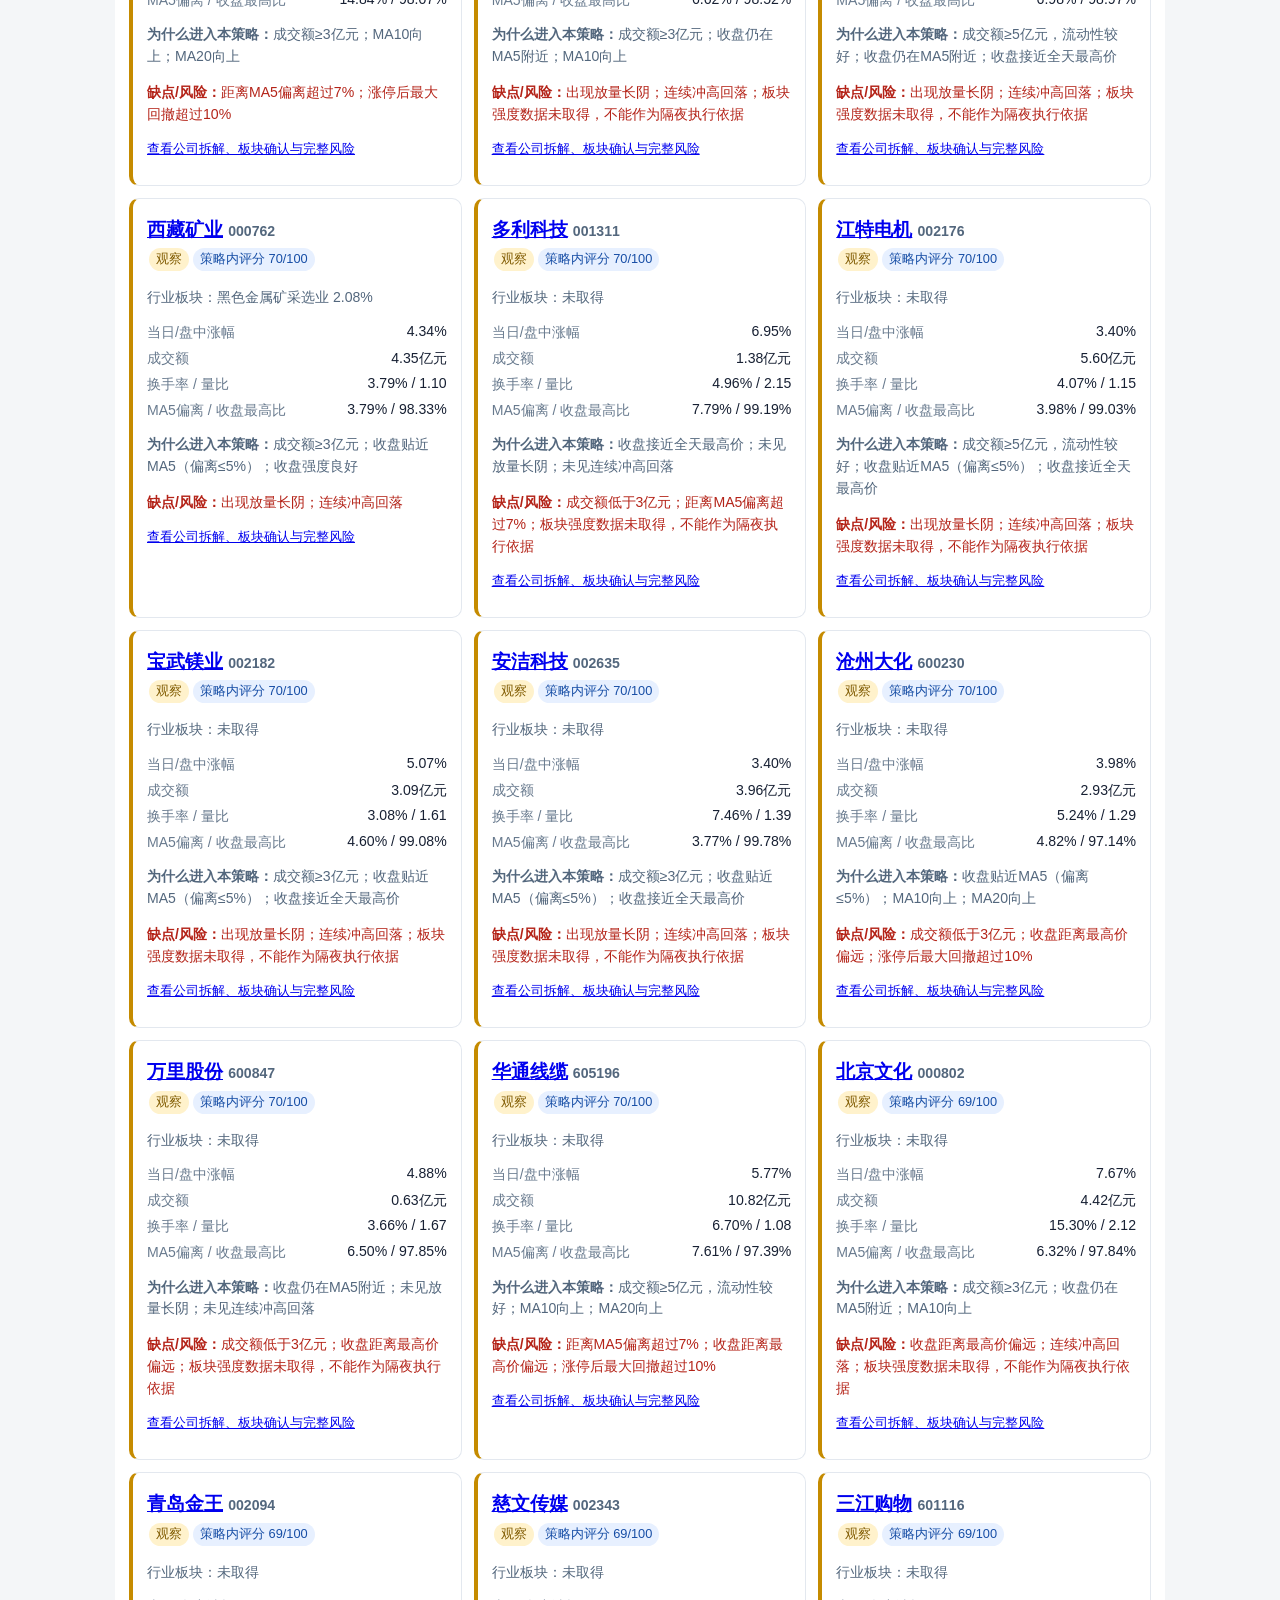
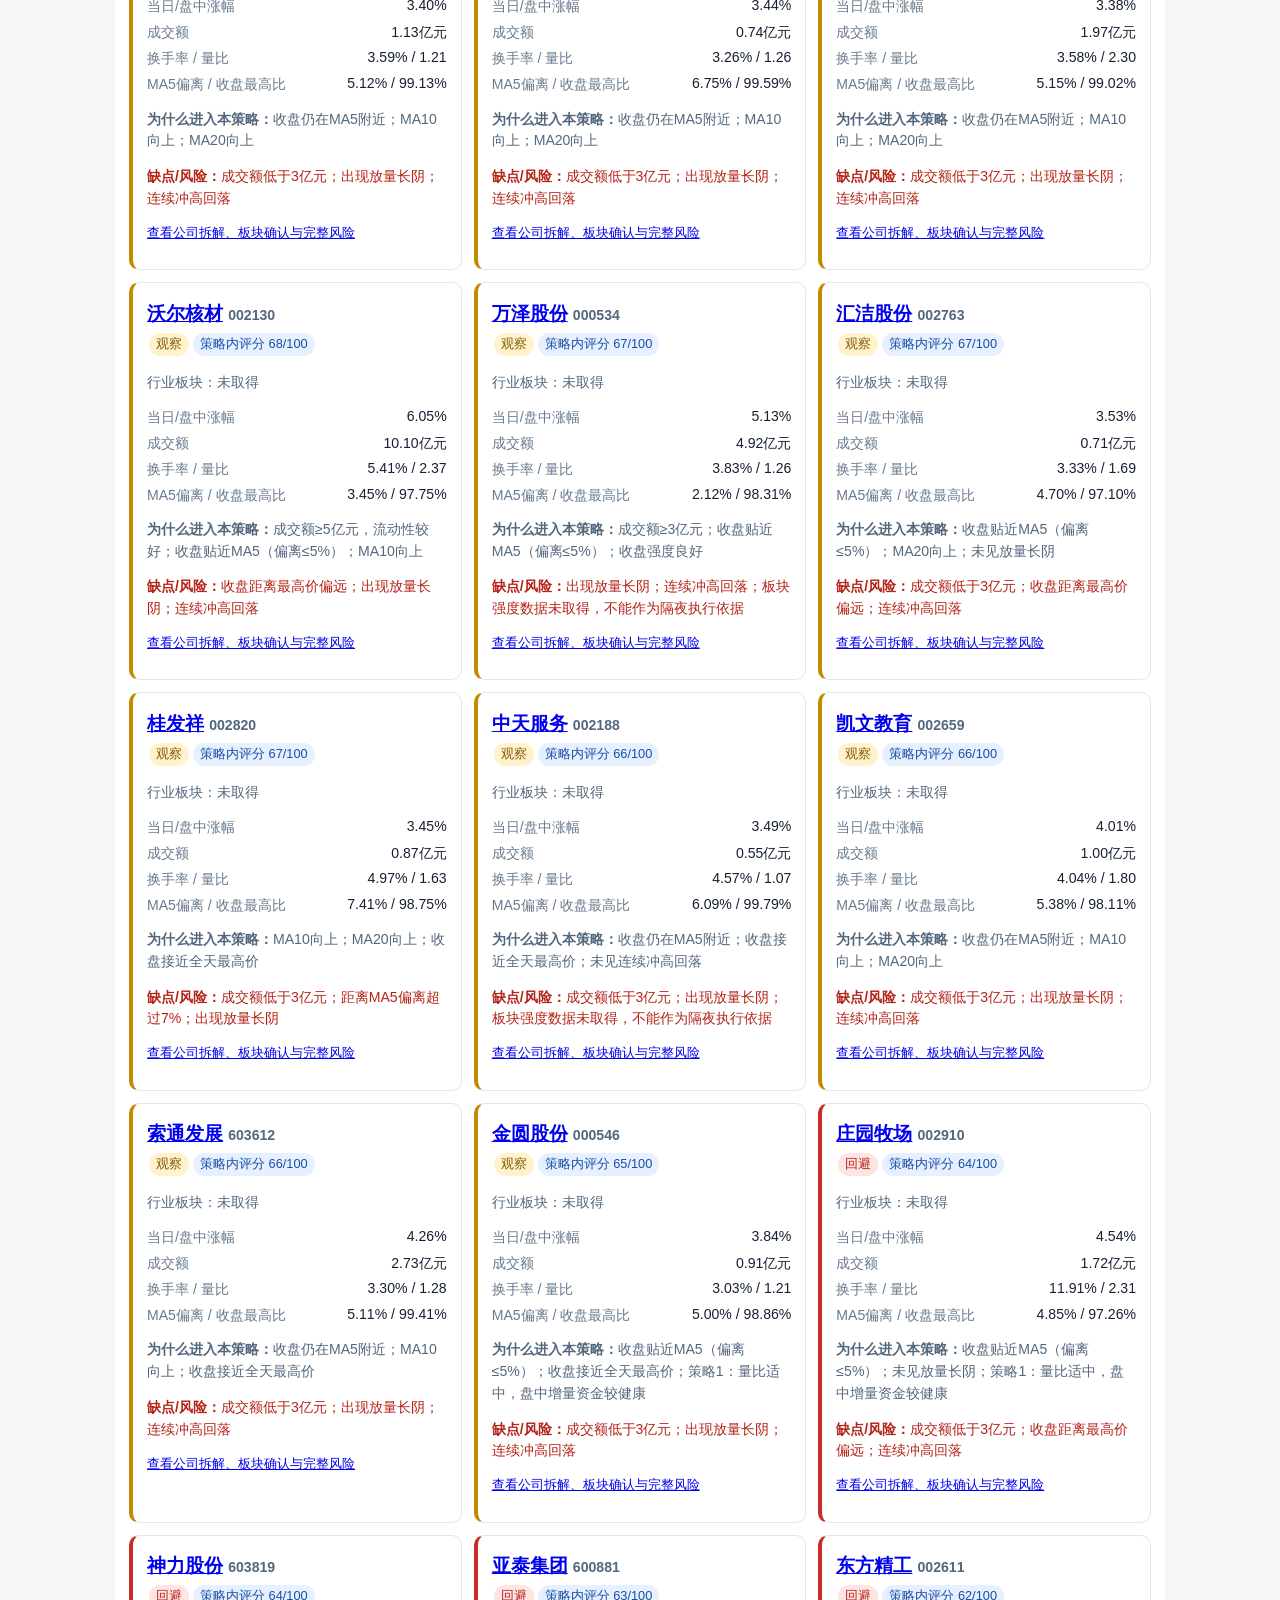
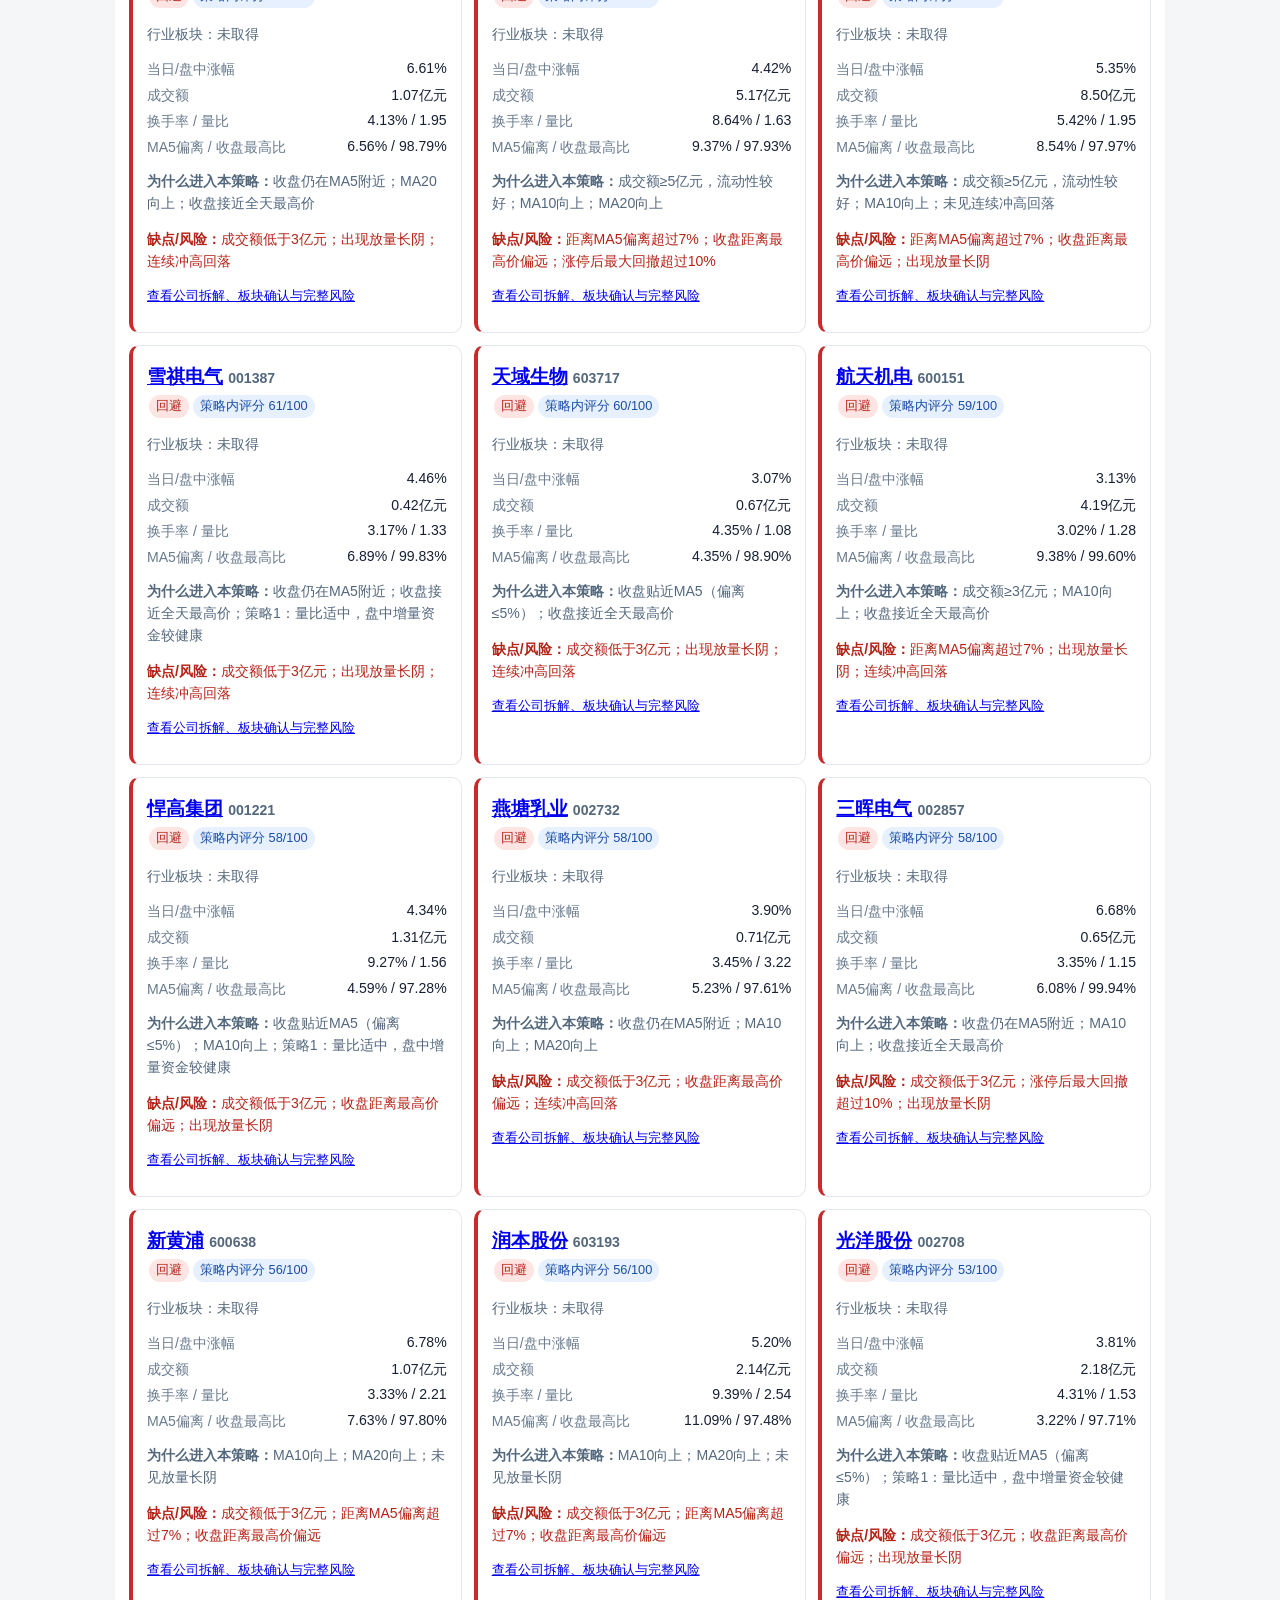
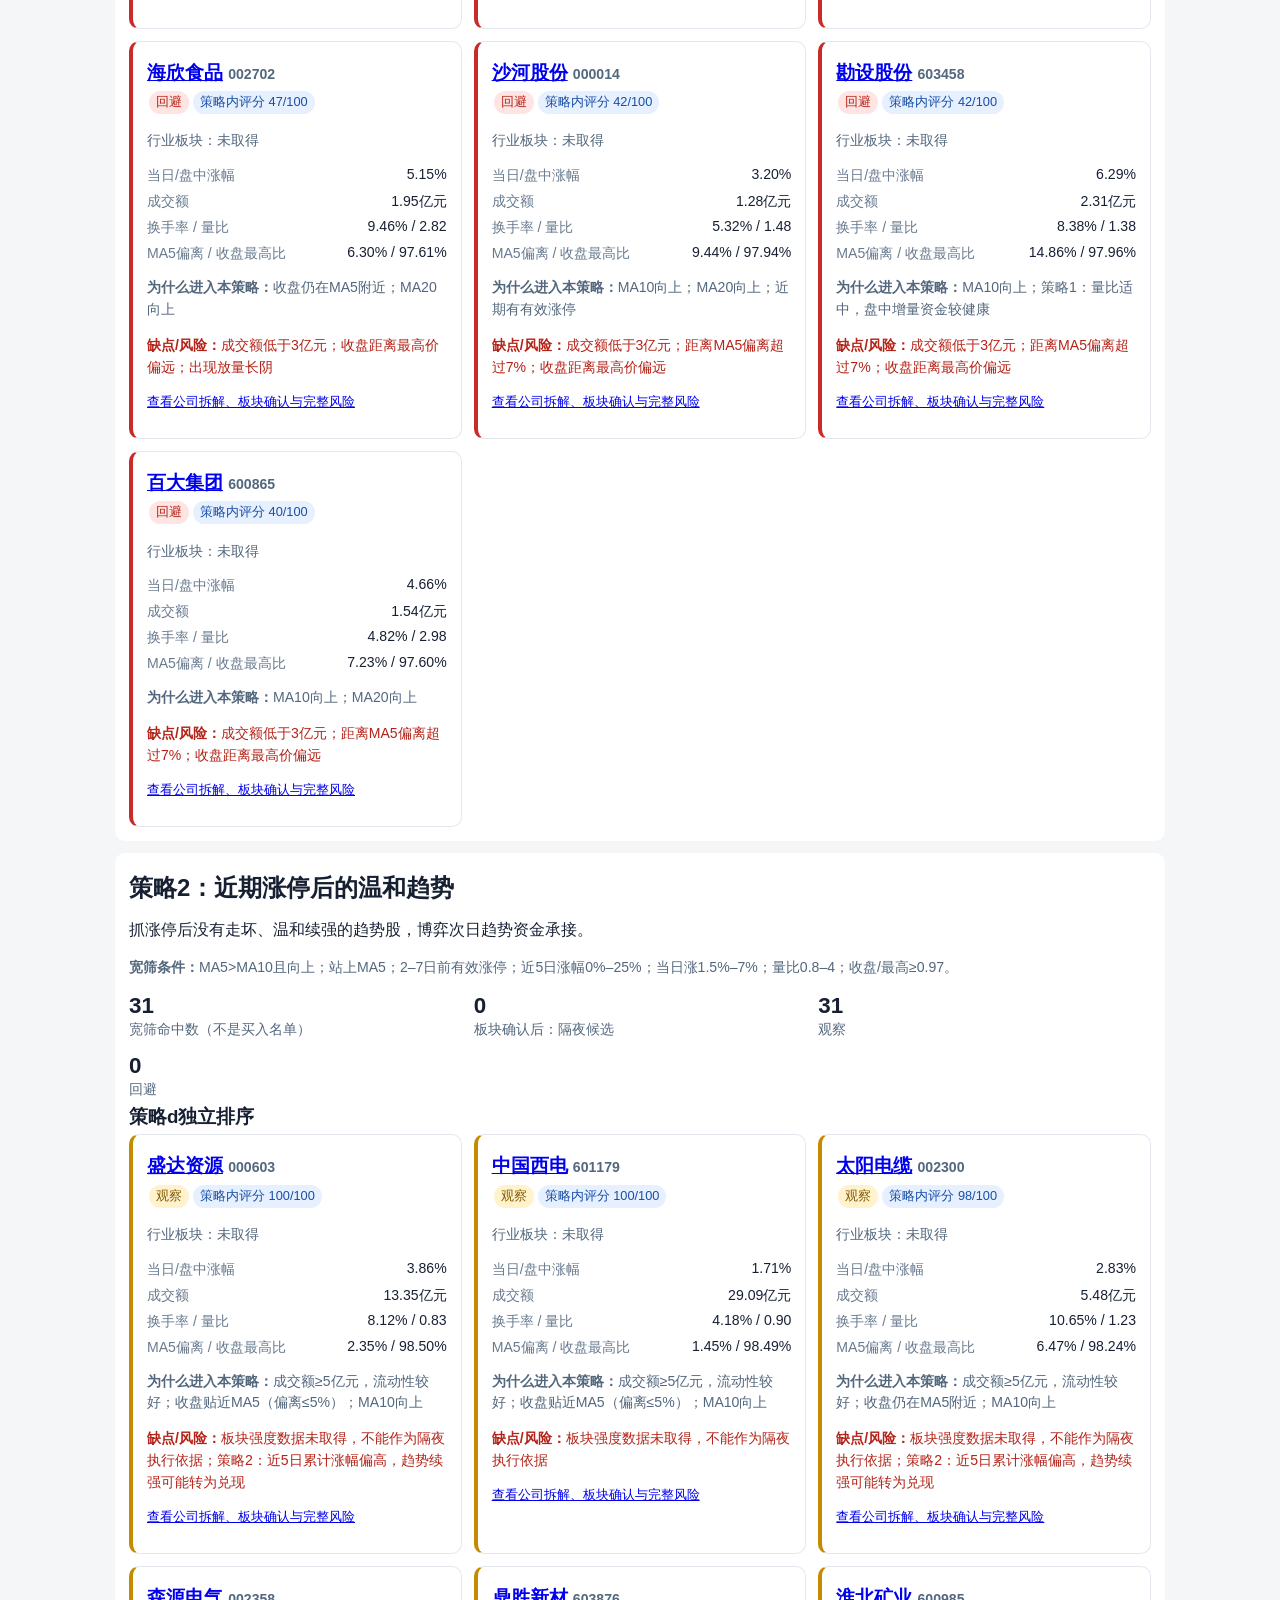
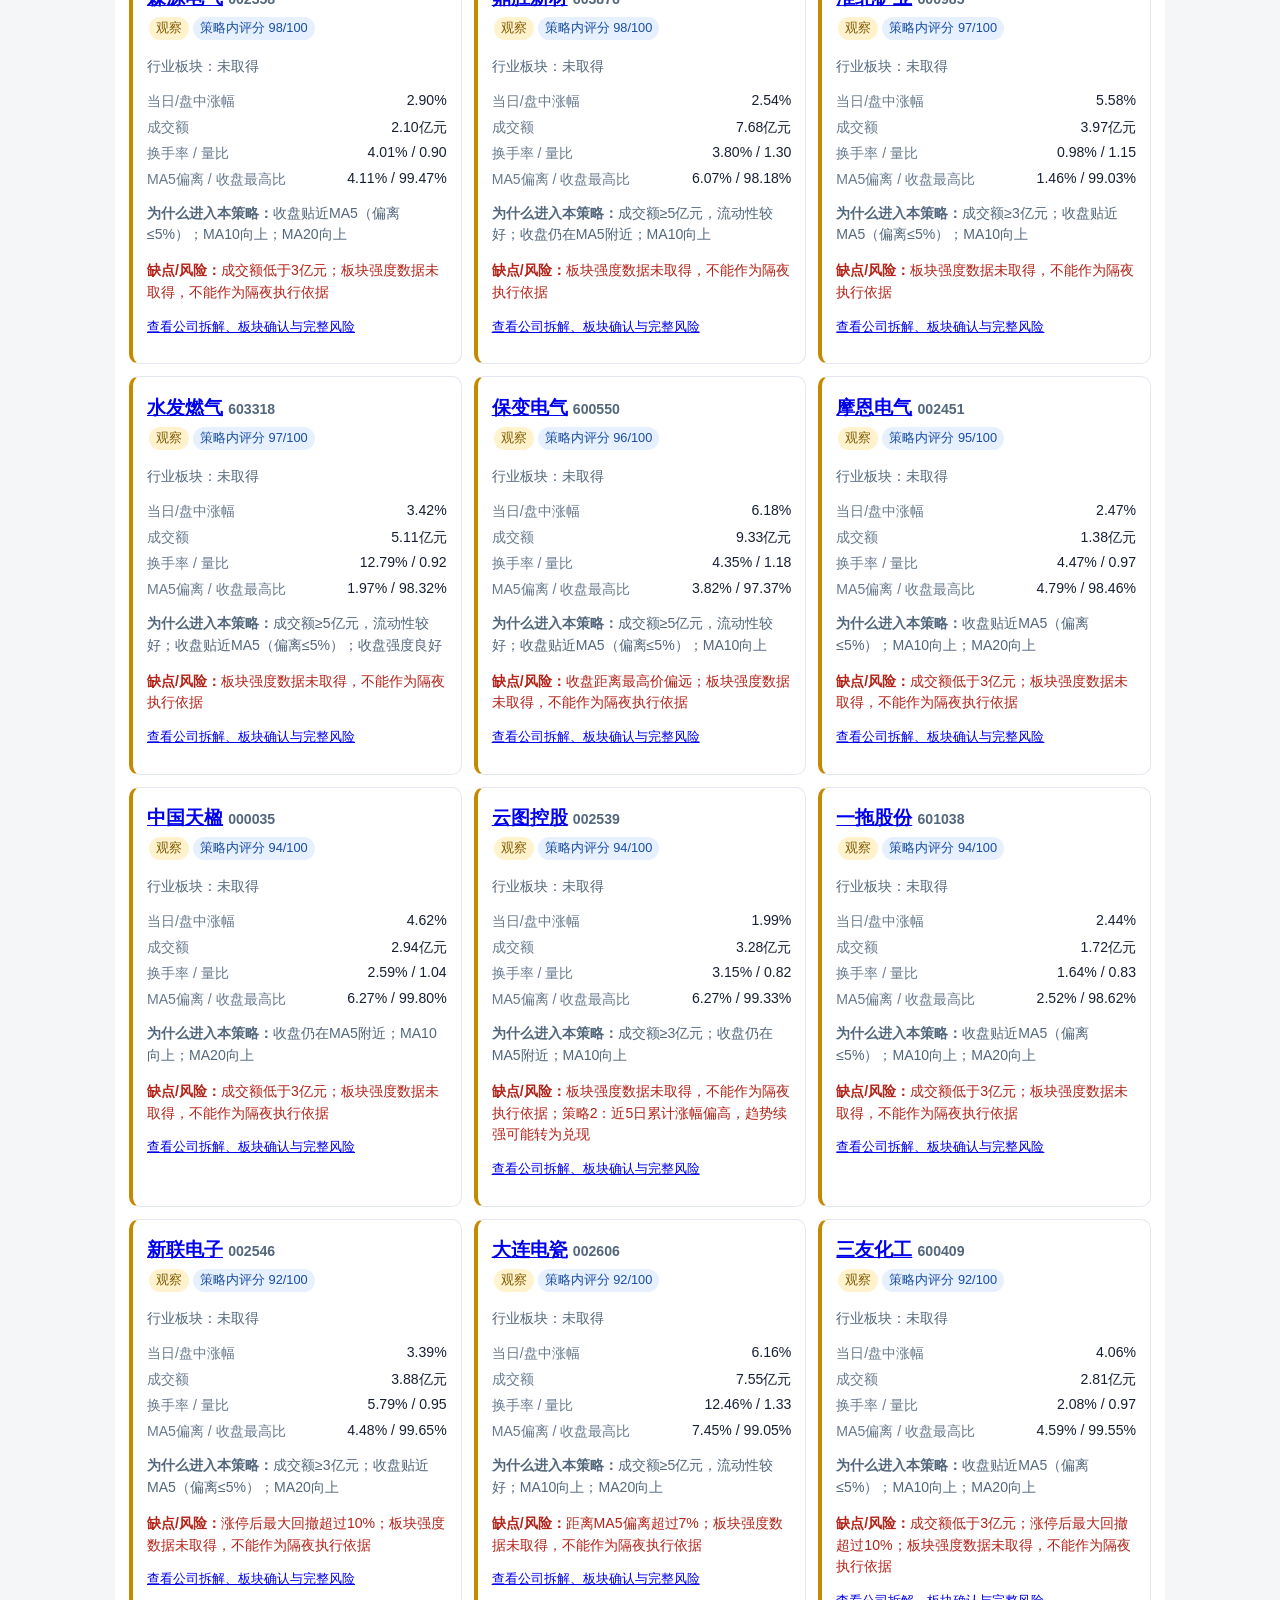
==== commit a7cc9577: "Separate strategy analysis and add board profiles" ====
--- a/site/index.html
+++ b/site/index.html
@@ -1,12 +1,17 @@
-<!doctype html><html lang="zh-CN"><head><meta charset="utf-8"><meta name="viewport" content="width=device-width,initial-scale=1"><title>A股尾盘选股</title><style>
-body{margin:0;background:#f4f6f8;color:#172033;font-family:-apple-system,BlinkMacSystemFont,"Segoe UI",sans-serif}header{padding:20px 16px;background:#102a43;color:#fff}h1{margin:0;font-size:1.45rem}header p{margin:.4rem 0 0;color:#cfe3f5}main{max-width:1050px;margin:auto;padding:12px}.box,.card{background:#fff;border-radius:10px}.box{padding:13px;margin:12px 0}.stats{display:grid;grid-template-columns:repeat(3,1fr);gap:8px}.stat{background:#eef5fb;padding:10px;border-radius:8px}.stat b{display:block;font-size:1.2rem}.section{margin:22px 0}.cards{display:grid;grid-template-columns:repeat(auto-fill,minmax(300px,1fr));gap:12px}.card{border:1px solid #e3e8ef;padding:13px}.multi{border:2px solid #e69500}.priority{border:2px solid #0b6e99}.title{display:flex;gap:7px;align-items:center;flex-wrap:wrap}.code,.tag,.meta{font-size:.82rem;color:#53677d}.badge,.rank,.sector{background:#fff0cc;color:#815000;border-radius:20px;padding:3px 6px;font-size:.72rem}.rank{background:#d8eef9;color:#075b80}.sector{background:#eee7ff;color:#5b32a8}.score{margin-left:auto;border-radius:18px;padding:4px 9px;background:#dff7e9;color:#05603a}.secondary{background:#e9f2ff;color:#174ea6}.watch{background:#fff5d7;color:#805b00}.eliminated{background:#fee4e2;color:#b42318}dl{display:grid;grid-template-columns:1.25fr 1fr;gap:7px;margin:12px 0;font-size:.88rem}dt{color:#687a8e}dd{margin:0;text-align:right}.notes{font-size:.82rem;line-height:1.55}.plus{color:#067647}.minus{color:#b42318}.pending{color:#915f00}.research p{font-size:.9rem;line-height:1.6;margin:9px 0}.research b{color:#243b53}.empty{padding:16px;color:#53677d;background:#fff;border-radius:10px}@media(max-width:520px){main{padding:10px}.stats{grid-template-columns:repeat(2,1fr)}.cards{grid-template-columns:1fr}}
-</style></head><body><header><h1>A股尾盘选股</h1><p>每日收盘后研究结果 · 不构成交易建议</p></header><main><p><a href="diagnostics.html">查看正式结果诊断</a> · <a href="progress.html">查看历史数据进度</a></p><div id="intraday" class="empty">正在检查14:30—14:40盘中临时结果…</div><div id="app" class="empty">正在加载正式筛选结果…</div><script>
-const fmt=(x,n=2)=>Number(x??0).toFixed(n),esc=x=>String(x??'').replace(/[&<>]/g,c=>({'&':'&amp;','<':'&lt;','>':'&gt;'}[c]));const names={strong_close_momentum:'强势收盘隔夜动量',recent_limit_up_trend:'近期涨停温和趋势',limit_up_reacceleration:'涨停后整理再转强'};
-function scoreClass(c){return c==='重点候选'?'':c==='次级候选'?'secondary':c==='观察'?'watch':'eliminated'}
-function card(x,rank,r={}){const m=x.metrics||{},s=x.score_detail||{},d=s.details||{};return `<article class="card ${x.strategy_ids.length>1?'multi':''} ${rank?'priority':''}"><div class="title">${rank?`<span class="rank">研究优先 ${rank}</span>`:''}<strong><a href="stock.html?code=${encodeURIComponent(x.code)}">${esc(x.name)}</a></strong><span class="code">${x.code}</span>${r.sector?`<span class="sector">${esc(r.sector)}</span>`:''}${x.strategy_ids.length>1?'<span class="badge">多策略命中</span>':''}<span class="score ${scoreClass(x.score_category)}">${x.score}分 · ${x.score_category}</span></div><p class="tag">命中：${x.strategy_ids.map(i=>names[i]||i).join(' · ')} · <a href="stock.html?code=${encodeURIComponent(x.code)}">查看完整拆解</a></p><dl><dt>今日涨幅</dt><dd>${fmt(m.pct_change)}%</dd><dt>成交额</dt><dd>${fmt(m.amount/1e8)} 亿</dd><dt>换手率</dt><dd>${fmt(m.turnover)}%</dd><dt>量比 / 成交量倍数</dt><dd>${fmt(m.volume_ratio)} / ${fmt(m.volume_ma5_multiple)}</dd><dt>MA5偏离率</dt><dd>${fmt(m.ma5_distance)}%</dd><dt>收盘/最高</dt><dd>${fmt((m.close_high_ratio||0)*100)}%</dd><dt>最近涨停日期</dt><dd>${d.latest_limit_up_date||'未识别'}</dd><dt>涨停后最大回撤</dt><dd>${d.max_drawdown_after_limit_up==null?'—':fmt(d.max_drawdown_after_limit_up)+'%'}</dd></dl><div class="notes plus">加分：${(s.plus||[]).join('；')||'—'}</div><div class="notes minus">扣分：${(s.minus||[]).join('；')||'无'}</div><div class="notes pending">待人工确认：${(s.pending_manual||[]).join('；')}</div></article>`}
-function section(title,rows,research={}){return `<section class="section"><h2>${title}（${rows.length}）</h2>${rows.length?`<div class="cards">${rows.map(x=>card(x,null,research[x.code]||{})).join('')}</div>`:'<div class="empty">今日无符合标的</div>'}</section>`}
-function researchCard(x){return `<article class="card research"><div class="title"><strong>${esc(x.code)}</strong><span class="sector">${esc(x.sector)}</span></div><p><b>公司做什么：</b>${esc(x.business)}</p><p><b>公开催化：</b>${esc(x.public_catalyst)}</p><p><b>市场叙事假设：</b>${esc(x.market_narrative)}</p><p><b>预期差：</b>${esc(x.expectation_gap)}</p><p><b>后续验证 / 证伪：</b>${esc(x.next_check)}</p><p class="tag"><a href="${esc(x.source)}" target="_blank" rel="noopener">查看公开来源</a></p></article>`}
-function intradayCard(x){const m=x.metrics||{};return `<article class="card ${x.strategy_ids.length>1?'multi':''}"><div class="title"><strong><a href="stock.html?code=${encodeURIComponent(x.code)}">${esc(x.name)}</a></strong><span class="code">${x.code}</span><span class="score">${x.score}分</span></div><p class="tag">命中：${x.strategy_ids.map(i=>names[i]||i).join(' · ')} · <a href="stock.html?code=${encodeURIComponent(x.code)}">查看完整拆解</a></p><dl><dt>盘中涨幅</dt><dd>${fmt(m.pct_change)}%</dd><dt>成交额</dt><dd>${fmt(m.amount/1e8)} 亿</dd><dt>量比 / 换手</dt><dd>${fmt(m.volume_ratio)} / ${fmt(m.turnover)}%</dd><dt>MA5偏离</dt><dd>${fmt(m.ma5_distance)}%</dd><dt>现价/盘中最高</dt><dd>${fmt((m.close_high_ratio||0)*100)}%</dd></dl></article>`}
-fetch('data/intraday-latest.json?'+Date.now()).then(r=>r.ok?r.json():null).then(d=>{const box=document.querySelector('#intraday');if(!d||!d.provisional){box.remove();return}const age=(Date.now()-Date.parse(d.quote_time))/60000;if(age>180){box.innerHTML='<b>盘中临时结果已过期</b>：请以收盘后的正式筛选为准。';return}const rows=(d.records||[]).slice(0,5);box.className='box';box.innerHTML=`<b>14:30开始的盘中临时筛选（${d.market_date} ${new Date(d.quote_time).toLocaleTimeString('zh-CN',{hour:'2-digit',minute:'2-digit'})}）</b><p class="meta">${esc(d.disclaimer||'盘中数据未收盘确认。')} · 策略1 ${d.strategy_counts?.strong_close_momentum||0} / 策略2 ${d.strategy_counts?.recent_limit_up_trend||0} / 策略3 ${d.strategy_counts?.limit_up_reacceleration||0} · 并集 ${d.union_count||0}</p>${rows.length?`<div class="cards">${rows.map(intradayCard).join('')}</div>`:'<p class="meta">当前盘中暂无候选；收盘后将发布正式总结。</p>'}`}).catch(()=>document.querySelector('#intraday').remove());
-fetch('data/formal-latest.json?'+Date.now()).then(r=>r.json()).then(d=>Promise.all([Promise.resolve(d),fetch(`data/research-${d.market_date}.json?${Date.now()}`).then(r=>r.ok?r.json():{items:[],disclaimer:''})])).then(([d,research])=>{if(!d.formal||!d.market_date)throw Error();const a=d.records||[],c=d.score_counts||{},sc=d.strategy_counts||{},map=Object.fromEntries((research.items||[]).map(x=>[x.code,x])),top5=a.filter(x=>x.score>=60).slice(0,5),topicCards=top5.map(x=>map[x.code]).filter(Boolean);document.querySelector('#app').innerHTML=`<div class="box meta"><b>正式筛选：${d.market_date}</b><br>build_id：${d.build_id} · ${d.data_version}<br>历史数据：${d.history_success}/${d.history_success+d.history_failed}，覆盖率 ${(d.coverage*100).toFixed(2)}% · 当日快照已拼接：${d.used_snapshot_composite?'是':'否'}</div><div class="stats"><div class="stat">策略1<b>${sc.strong_close_momentum||0}</b></div><div class="stat">策略2<b>${sc.recent_limit_up_trend||0}</b></div><div class="stat">策略3<b>${sc.limit_up_reacceleration||0}</b></div><div class="stat">三套并集<b>${d.union_count||a.length}</b></div><div class="stat">多策略命中<b>${d.multi_strategy_count||0}</b></div><div class="stat">80分以上<b>${c.key_candidates||0}</b></div><div class="stat">70–79分<b>${c.secondary_candidates||0}</b></div><div class="stat">观察<b>${c.watch||0}</b></div><div class="stat">淘汰<b>${c.eliminated||0}</b></div></div><section class="section"><h2>今日最优5只（研究优先池，非交易建议）</h2><p class="meta">从全部候选按综合排序筛出；板块强度、尾盘分时仍须人工确认。</p><div class="cards">${top5.map((x,i)=>card(x,i+1,map[x.code]||{})).join('')}</div></section><section class="section"><h2>题材拆解：事实、叙事与预期差</h2><p class="meta">${esc(research.disclaimer||'')}</p><div class="cards">${topicCards.map(researchCard).join('')}</div></section>`+section('重点候选（80分以上）',a.filter(x=>x.score>=80),map)+section('次级候选（70–79分）',a.filter(x=>x.score>=70&&x.score<80),map)+section('观察（60–69分）',a.filter(x=>x.score>=60&&x.score<70),map)+section('淘汰（60分以下）',a.filter(x=>x.score<60),map);}).catch(()=>document.querySelector('#app').textContent='正式数据尚未同步，请稍后刷新。');
-</script></main></body></html>
+<!doctype html>
+<html lang="zh-CN"><head><meta charset="utf-8"><meta name="viewport" content="width=device-width,initial-scale=1"><title>A股隔夜策略研究</title>
+<style>body{margin:0;background:#f4f6f8;color:#172033;font-family:-apple-system,BlinkMacSystemFont,"Segoe UI",sans-serif}header{padding:20px 16px;background:#102a43;color:#fff}h1,h2,h3{margin:.2em 0}header p{margin:.4rem 0 0;color:#cfe3f5}main{max-width:1050px;margin:auto;padding:12px}.box,.card{background:#fff;border-radius:10px;padding:14px;margin:12px 0}.grid{display:grid;grid-template-columns:repeat(auto-fit,minmax(280px,1fr));gap:12px}.card{border:1px solid #e3e8ef;margin:0}.candidate{border-left:4px solid #087f5b}.observe{border-left:4px solid #c58b00}.avoid{border-left:4px solid #c92a2a}.pill{display:inline-block;padding:3px 7px;margin:2px;border-radius:14px;background:#e7f0ff;color:#174ea6;font-size:.8rem}.good{background:#ddf7e7;color:#05603a}.warn{background:#fff2cc;color:#805b00}.bad{background:#fee4e2;color:#b42318}.meta,.reason{font-size:.88rem;color:#53677d;line-height:1.55}.reason{color:#b42318}dl{display:grid;grid-template-columns:1.25fr 1fr;gap:7px;margin:12px 0;font-size:.88rem}dt{color:#687a8e}dd{margin:0;text-align:right}.count{font-size:1.4rem;font-weight:700}.note{border-left:4px solid #216ba5}.small{font-size:.83rem}@media(max-width:520px){main{padding:10px}.grid{grid-template-columns:1fr}}</style></head>
+<body><header><h1>A股尾盘隔夜研究</h1><p>三套策略独立运行、独立判断次日溢价条件，不构成交易建议。</p></header><main><p><a href="diagnostics.html">诊断数据</a> · <a href="progress.html">历史缓存进度</a></p><div id="app" class="box">正在加载数据...</div></main>
+<script>
+const $=s=>document.querySelector(s), esc=x=>String(x??'-').replace(/[&<>]/g,c=>({'&':'&amp;','<':'&lt;','>':'&gt;'}[c])), num=(x,n=2)=>Number(x??0).toFixed(n);
+const STRATEGIES={
+ strong_close_momentum:{title:'策略1：强势收盘隔夜动量',purpose:'抓当天已有主动买盘、收在高位附近的强势股，博弈次日早盘惯性溢价。',formula:'MA5向上；收盘站上MA5；涨幅3%–8%；量比1–4；换手3%–22%；收盘/最高≥0.97；近10日涨幅-15%–40%。'},
+ recent_limit_up_trend:{title:'策略2：近期涨停后的温和趋势',purpose:'抓涨停后没有走坏、温和续强的趋势股，博弈次日趋势资金承接。',formula:'MA5>MA10且向上；站上MA5；2–7日前有效涨停；近5日涨幅0%–25%；当日涨1.5%–7%；量比0.8–4；收盘/最高≥0.97。'},
+ limit_up_reacceleration:{title:'策略3：涨停后整理再转强',purpose:'抓涨停后整理、重新转强且放量不过热的股票，博弈二次启动的次日溢价。',formula:'MA5>MA10且向上；站上MA5；3–10日前有效涨停；当日涨1%–7%；量/前5日均量0.8–3；换手2%–18%；收盘/最高≥0.97。'}
+};
+function cls(r){return r.category==='隔夜候选'?'candidate':r.category==='观察'?'observe':'avoid'}
+function tag(r){return r.category==='隔夜候选'?'good':r.category==='观察'?'warn':'bad'}
+function card(x,id){const m=x.metrics||{},r=(x.strategy_reviews||{})[id]||{},d=r.details||{};return `<article class="card ${cls(r)}"><h3><a href="stock.html?code=${encodeURIComponent(x.code)}&strategy=${encodeURIComponent(id)}">${esc(x.name)}</a> <span class="meta">${x.code}</span></h3><span class="pill ${tag(r)}">${esc(r.category)}</span><span class="pill">策略内评分 ${num(r.score,0)}/100</span><p class="meta">行业板块：${esc(d.board_name||'未取得')} ${d.board_pct_change==null?'':num(d.board_pct_change)+'%'}</p><dl><dt>当日/盘中涨幅</dt><dd>${num(m.pct_change)}%</dd><dt>成交额</dt><dd>${num(m.amount/1e8)}亿元</dd><dt>换手率 / 量比</dt><dd>${num(m.turnover)}% / ${num(m.volume_ratio)}</dd><dt>MA5偏离 / 收盘最高比</dt><dd>${num(m.ma5_distance)}% / ${num((m.close_high_ratio||0)*100)}%</dd></dl><p class="meta"><b>为什么进入本策略：</b>${esc((r.plus||[]).slice(0,3).join('；')||'满足本策略硬条件')}</p><p class="reason"><b>缺点/风险：</b>${esc((r.minus||[]).slice(0,3).join('；')||'无额外规则化扣分')}</p><p class="small"><a href="stock.html?code=${encodeURIComponent(x.code)}&strategy=${encodeURIComponent(id)}">查看公司拆解、板块确认与完整风险</a></p></article>`}
+function strategySection(d,id){const all=(d.records||[]).filter(x=>(x.strategy_ids||[]).includes(id));const ranked=[...all].sort((a,b)=>((b.strategy_reviews||{})[id]?.priority_score||0)-((a.strategy_reviews||{})[id]?.priority_score||0));const counts=(d.score_counts||{})[id]||{};return `<section class="box"><h2>${STRATEGIES[id].title}</h2><p>${STRATEGIES[id].purpose}</p><p class="meta"><b>宽筛条件：</b>${STRATEGIES[id].formula}</p><div class="grid"><div><span class="count">${all.length}</span><div class="meta">宽筛命中数（不是买入名单）</div></div><div><span class="count">${counts.overnight_candidate||0}</span><div class="meta">板块确认后：隔夜候选</div></div><div><span class="count">${counts.observe||0}</span><div class="meta">观察</div></div><div><span class="count">${counts.avoid||0}</span><div class="meta">回避</div></div></div><h3>策略${id.slice(-1)}独立排序</h3><div class="grid">${ranked.map(x=>card(x,id)).join('')||'<p class="meta">本策略暂无候选。</p>'}</div></section>`}
+Promise.all([fetch('data/intraday-latest.json?'+Date.now()).then(r=>r.ok?r.json():null),fetch('data/formal-latest.json?'+Date.now()).then(r=>r.ok?r.json():null)]).then(([intra,formal])=>{const fresh=intra?.provisional&&Date.now()-Date.parse(intra.quote_time)<180*60000?intra:formal;if(!fresh)throw Error();const mode=fresh.provisional?'盘中临时筛选（收盘后会复核）':'收盘正式筛选';$('#app').outerHTML=`<div id="app"><div class="box note"><b>${mode}</b><br><span class="meta">数据日期：${fresh.market_date}；更新：${fresh.quote_time||fresh.run_at}；板块强度来源：${fresh.board_strength_source||'未取得'}。</span><p class="meta">“三套并集”仅是同一只股票重复出现时的去重浏览数：${fresh.union_count||0}。它不加分、不排名、不代表更好；请只在各自策略区内比较。</p></div>${Object.keys(STRATEGIES).map(id=>strategySection(fresh,id)).join('')}</div>`}).catch(()=>$('#app').textContent='数据尚未同步，请稍后刷新。');
+</script></body></html>
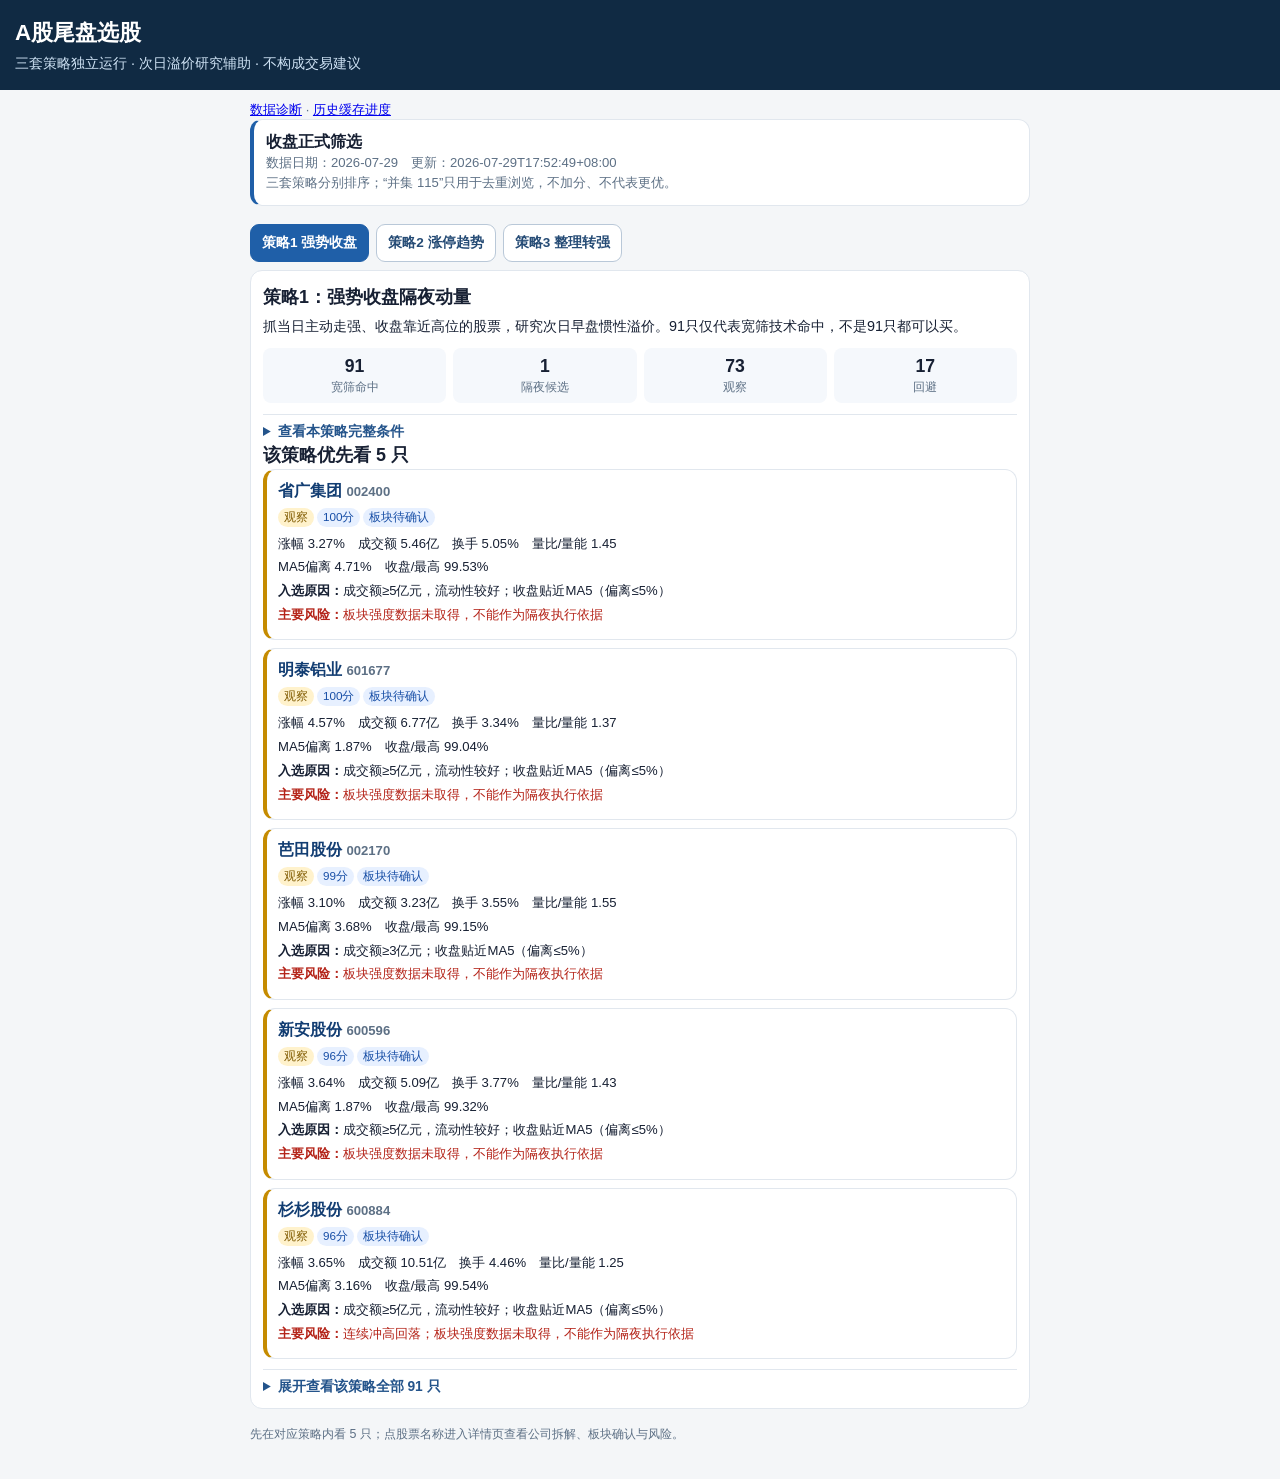
==== commit 13a4e105: "Restore compact strategy tabs on homepage" ====
--- a/site/index.html
+++ b/site/index.html
@@ -1,17 +1,12 @@
-<!doctype html>
-<html lang="zh-CN"><head><meta charset="utf-8"><meta name="viewport" content="width=device-width,initial-scale=1"><title>A股隔夜策略研究</title>
-<style>body{margin:0;background:#f4f6f8;color:#172033;font-family:-apple-system,BlinkMacSystemFont,"Segoe UI",sans-serif}header{padding:20px 16px;background:#102a43;color:#fff}h1,h2,h3{margin:.2em 0}header p{margin:.4rem 0 0;color:#cfe3f5}main{max-width:1050px;margin:auto;padding:12px}.box,.card{background:#fff;border-radius:10px;padding:14px;margin:12px 0}.grid{display:grid;grid-template-columns:repeat(auto-fit,minmax(280px,1fr));gap:12px}.card{border:1px solid #e3e8ef;margin:0}.candidate{border-left:4px solid #087f5b}.observe{border-left:4px solid #c58b00}.avoid{border-left:4px solid #c92a2a}.pill{display:inline-block;padding:3px 7px;margin:2px;border-radius:14px;background:#e7f0ff;color:#174ea6;font-size:.8rem}.good{background:#ddf7e7;color:#05603a}.warn{background:#fff2cc;color:#805b00}.bad{background:#fee4e2;color:#b42318}.meta,.reason{font-size:.88rem;color:#53677d;line-height:1.55}.reason{color:#b42318}dl{display:grid;grid-template-columns:1.25fr 1fr;gap:7px;margin:12px 0;font-size:.88rem}dt{color:#687a8e}dd{margin:0;text-align:right}.count{font-size:1.4rem;font-weight:700}.note{border-left:4px solid #216ba5}.small{font-size:.83rem}@media(max-width:520px){main{padding:10px}.grid{grid-template-columns:1fr}}</style></head>
-<body><header><h1>A股尾盘隔夜研究</h1><p>三套策略独立运行、独立判断次日溢价条件，不构成交易建议。</p></header><main><p><a href="diagnostics.html">诊断数据</a> · <a href="progress.html">历史缓存进度</a></p><div id="app" class="box">正在加载数据...</div></main>
-<script>
-const $=s=>document.querySelector(s), esc=x=>String(x??'-').replace(/[&<>]/g,c=>({'&':'&amp;','<':'&lt;','>':'&gt;'}[c])), num=(x,n=2)=>Number(x??0).toFixed(n);
-const STRATEGIES={
- strong_close_momentum:{title:'策略1：强势收盘隔夜动量',purpose:'抓当天已有主动买盘、收在高位附近的强势股，博弈次日早盘惯性溢价。',formula:'MA5向上；收盘站上MA5；涨幅3%–8%；量比1–4；换手3%–22%；收盘/最高≥0.97；近10日涨幅-15%–40%。'},
- recent_limit_up_trend:{title:'策略2：近期涨停后的温和趋势',purpose:'抓涨停后没有走坏、温和续强的趋势股，博弈次日趋势资金承接。',formula:'MA5>MA10且向上；站上MA5；2–7日前有效涨停；近5日涨幅0%–25%；当日涨1.5%–7%；量比0.8–4；收盘/最高≥0.97。'},
- limit_up_reacceleration:{title:'策略3：涨停后整理再转强',purpose:'抓涨停后整理、重新转强且放量不过热的股票，博弈二次启动的次日溢价。',formula:'MA5>MA10且向上；站上MA5；3–10日前有效涨停；当日涨1%–7%；量/前5日均量0.8–3；换手2%–18%；收盘/最高≥0.97。'}
-};
-function cls(r){return r.category==='隔夜候选'?'candidate':r.category==='观察'?'observe':'avoid'}
-function tag(r){return r.category==='隔夜候选'?'good':r.category==='观察'?'warn':'bad'}
-function card(x,id){const m=x.metrics||{},r=(x.strategy_reviews||{})[id]||{},d=r.details||{};return `<article class="card ${cls(r)}"><h3><a href="stock.html?code=${encodeURIComponent(x.code)}&strategy=${encodeURIComponent(id)}">${esc(x.name)}</a> <span class="meta">${x.code}</span></h3><span class="pill ${tag(r)}">${esc(r.category)}</span><span class="pill">策略内评分 ${num(r.score,0)}/100</span><p class="meta">行业板块：${esc(d.board_name||'未取得')} ${d.board_pct_change==null?'':num(d.board_pct_change)+'%'}</p><dl><dt>当日/盘中涨幅</dt><dd>${num(m.pct_change)}%</dd><dt>成交额</dt><dd>${num(m.amount/1e8)}亿元</dd><dt>换手率 / 量比</dt><dd>${num(m.turnover)}% / ${num(m.volume_ratio)}</dd><dt>MA5偏离 / 收盘最高比</dt><dd>${num(m.ma5_distance)}% / ${num((m.close_high_ratio||0)*100)}%</dd></dl><p class="meta"><b>为什么进入本策略：</b>${esc((r.plus||[]).slice(0,3).join('；')||'满足本策略硬条件')}</p><p class="reason"><b>缺点/风险：</b>${esc((r.minus||[]).slice(0,3).join('；')||'无额外规则化扣分')}</p><p class="small"><a href="stock.html?code=${encodeURIComponent(x.code)}&strategy=${encodeURIComponent(id)}">查看公司拆解、板块确认与完整风险</a></p></article>`}
-function strategySection(d,id){const all=(d.records||[]).filter(x=>(x.strategy_ids||[]).includes(id));const ranked=[...all].sort((a,b)=>((b.strategy_reviews||{})[id]?.priority_score||0)-((a.strategy_reviews||{})[id]?.priority_score||0));const counts=(d.score_counts||{})[id]||{};return `<section class="box"><h2>${STRATEGIES[id].title}</h2><p>${STRATEGIES[id].purpose}</p><p class="meta"><b>宽筛条件：</b>${STRATEGIES[id].formula}</p><div class="grid"><div><span class="count">${all.length}</span><div class="meta">宽筛命中数（不是买入名单）</div></div><div><span class="count">${counts.overnight_candidate||0}</span><div class="meta">板块确认后：隔夜候选</div></div><div><span class="count">${counts.observe||0}</span><div class="meta">观察</div></div><div><span class="count">${counts.avoid||0}</span><div class="meta">回避</div></div></div><h3>策略${id.slice(-1)}独立排序</h3><div class="grid">${ranked.map(x=>card(x,id)).join('')||'<p class="meta">本策略暂无候选。</p>'}</div></section>`}
-Promise.all([fetch('data/intraday-latest.json?'+Date.now()).then(r=>r.ok?r.json():null),fetch('data/formal-latest.json?'+Date.now()).then(r=>r.ok?r.json():null)]).then(([intra,formal])=>{const fresh=intra?.provisional&&Date.now()-Date.parse(intra.quote_time)<180*60000?intra:formal;if(!fresh)throw Error();const mode=fresh.provisional?'盘中临时筛选（收盘后会复核）':'收盘正式筛选';$('#app').outerHTML=`<div id="app"><div class="box note"><b>${mode}</b><br><span class="meta">数据日期：${fresh.market_date}；更新：${fresh.quote_time||fresh.run_at}；板块强度来源：${fresh.board_strength_source||'未取得'}。</span><p class="meta">“三套并集”仅是同一只股票重复出现时的去重浏览数：${fresh.union_count||0}。它不加分、不排名、不代表更好；请只在各自策略区内比较。</p></div>${Object.keys(STRATEGIES).map(id=>strategySection(fresh,id)).join('')}</div>`}).catch(()=>$('#app').textContent='数据尚未同步，请稍后刷新。');
+<!doctype html><html lang="zh-CN"><head><meta charset="utf-8"><meta name="viewport" content="width=device-width,initial-scale=1"><title>A&#32929;&#23614;&#30424;&#36873;&#32929;</title><style>
+:root{--navy:#102a43;--blue:#1f5fa8;--bg:#f4f6f8;--line:#e1e7ee;--text:#172033;--muted:#5d7085}*{box-sizing:border-box}body{margin:0;background:var(--bg);color:var(--text);font-family:-apple-system,BlinkMacSystemFont,"Segoe UI",sans-serif}header{background:var(--navy);color:#fff;padding:17px 15px}header h1{margin:0;font-size:1.4rem}header p{margin:.35rem 0 0;color:#cfe3f5;font-size:.9rem}main{max-width:800px;margin:auto;padding:10px}.box,.card{background:#fff;border:1px solid var(--line);border-radius:12px}.box{padding:12px;margin-bottom:10px}.meta,.note{font-size:.82rem;color:var(--muted);line-height:1.5}.notice{border-left:4px solid var(--blue)}.tabs{display:flex;gap:7px;overflow-x:auto;position:sticky;top:0;background:var(--bg);padding:8px 0;z-index:2}.tab{border:1px solid #b9c8d8;background:#fff;color:#254b75;border-radius:9px;padding:9px 11px;white-space:nowrap;font-weight:650;font-size:.85rem}.tab.active{background:var(--blue);color:#fff;border-color:var(--blue)}.strategy-title{margin:2px 0;font-size:1.12rem}.purpose{font-size:.9rem;line-height:1.45;margin:.45rem 0}.stats{display:grid;grid-template-columns:repeat(4,1fr);gap:7px;margin:11px 0}.stat{background:#f5f8fc;border-radius:8px;padding:8px;text-align:center}.stat b{display:block;font-size:1.1rem}.stat span{font-size:.72rem;color:var(--muted)}details{margin-top:9px;border-top:1px solid var(--line);padding-top:8px}summary{cursor:pointer;color:#24548b;font-size:.86rem;font-weight:650}.formula{font-size:.82rem;line-height:1.55;color:var(--muted)}.list{display:grid;gap:8px}.card{padding:11px;border-left:4px solid #c58b00}.card.candidate{border-left-color:#078258}.card.avoid{border-left-color:#c92a2a}.card h3{font-size:1rem;margin:0 0 5px}.card a{color:#123d72;text-decoration:none}.pill{display:inline-block;margin:1px 3px 3px 0;padding:2px 6px;border-radius:12px;background:#e7f0ff;color:#174ea6;font-size:.73rem}.pill.good{background:#ddf7e7;color:#05603a}.pill.warn{background:#fff2cc;color:#805b00}.pill.bad{background:#fee4e2;color:#b42318}.line{font-size:.82rem;line-height:1.5;margin:4px 0}.risk{color:#b42318}.empty{padding:18px;text-align:center;color:var(--muted)}.all-list{margin-top:10px}.footer{font-size:.78rem;color:var(--muted);padding:4px 0 14px}@media(max-width:480px){header{padding:15px}.stats{gap:4px}.stat{padding:7px 3px}.stat b{font-size:1rem}.stat span{font-size:.65rem}.tab{padding:8px 9px}}
+</style></head><body><header><h1>A&#32929;&#23614;&#30424;&#36873;&#32929;</h1><p>&#19977;&#22871;&#31574;&#30053;&#29420;&#31435;&#36816;&#34892; &#183; &#27425;&#26085;&#28322;&#20215;&#30740;&#31350;&#36741;&#21161; &#183; &#19981;&#26500;&#25104;&#20132;&#26131;&#24314;&#35758;</p></header><main><div class="meta"><a href="diagnostics.html">&#25968;&#25454;&#35786;&#26029;</a> &#183; <a href="progress.html">&#21382;&#21490;&#32531;&#23384;&#36827;&#24230;</a></div><div id="app" class="box">&#27491;&#22312;&#21152;&#36733;&#25968;&#25454;&#8230;</div></main><script>
+const $=s=>document.querySelector(s),esc=x=>String(x??'-').replace(/[&<>]/g,c=>({'&':'&amp;','<':'&lt;','>':'&gt;'}[c])),num=(x,n=2)=>Number(x??0).toFixed(n);
+const t={s1:'\u7b56\u75651 \u5f3a\u52bf\u6536\u76d8',s2:'\u7b56\u75652 \u6da8\u505c\u8d8b\u52bf',s3:'\u7b56\u75653 \u6574\u7406\u8f6c\u5f3a',title1:'\u7b56\u75651\uff1a\u5f3a\u52bf\u6536\u76d8\u9694\u591c\u52a8\u91cf',title2:'\u7b56\u75652\uff1a\u8fd1\u671f\u6da8\u505c\u540e\u7684\u6e29\u548c\u8d8b\u52bf',title3:'\u7b56\u75653\uff1a\u6da8\u505c\u540e\u6574\u7406\u518d\u8f6c\u5f3a'};
+const S={strong_close_momentum:{short:t.s1,title:t.title1,purpose:'\u6293\u5f53\u65e5\u4e3b\u52a8\u8d70\u5f3a\u3001\u6536\u76d8\u9760\u8fd1\u9ad8\u4f4d\u7684\u80a1\u7968\uff0c\u7814\u7a76\u6b21\u65e5\u65e9\u76d8\u60ef\u6027\u6ea2\u4ef7\u300291\u53ea\u4ec5\u4ee3\u8868\u5bbd\u7b5b\u6280\u672f\u547d\u4e2d\uff0c\u4e0d\u662f91\u53ea\u90fd\u53ef\u4ee5\u4e70\u3002',formula:'MA5\u5411\u4e0a\uff1b\u6536\u76d8>MA5\uff1b\u6da8\u5e453%\u20138%\uff1b\u91cf\u6bd41\u20134\uff1b\u6362\u624b3%\u201322%\uff1b\u6536\u76d8/\u6700\u9ad8\u22650.97\uff1b\u8fd110\u65e5\u6da8\u5e45-15%\u201340%\u3002'},recent_limit_up_trend:{short:t.s2,title:t.title2,purpose:'\u6293\u6da8\u505c\u540e\u6ca1\u6709\u8d70\u574f\u3001\u6e29\u548c\u7eed\u5f3a\u7684\u8d8b\u52bf\u80a1\uff0c\u7814\u7a76\u6b21\u65e5\u8d8b\u52bf\u8d44\u91d1\u627f\u63a5\u3002',formula:'MA5>MA10\u4e14\u5411\u4e0a\uff1b\u6536\u76d8>MA5\uff1b2\u20137\u4ea4\u6613\u65e5\u524d\u81f3\u5c11\u4e00\u6b21\u6709\u6548\u6da8\u505c\uff1b\u8fd15\u65e50%\u201325%\uff1b\u5f53\u65e51.5%\u20137%\uff1b\u91cf\u6bd40.8\u20134\uff1b\u6536\u76d8/\u6700\u9ad8\u22650.97\u3002'},limit_up_reacceleration:{short:t.s3,title:t.title3,purpose:'\u6293\u6da8\u505c\u540e\u6574\u7406\u3001\u91cd\u65b0\u8f6c\u5f3a\u4e14\u6210\u4ea4\u4e0d\u8fc7\u70ed\u7684\u80a1\u7968\uff0c\u7814\u7a76\u4e8c\u6b21\u542f\u52a8\u7684\u6b21\u65e5\u6ea2\u4ef7\u3002',formula:'MA5>MA10\u4e14\u5411\u4e0a\uff1b\u6536\u76d8>MA5\uff1b3\u201310\u4ea4\u6613\u65e5\u524d\u81f3\u5c11\u4e00\u6b21\u6709\u6548\u6da8\u505c\uff1b\u5f53\u65e51%\u20137%\uff1b\u6210\u4ea4\u91cf/\u524d5\u65e5\u5747\u91cf0.8\u20133\uff1b\u6362\u624b2%\u201318%\uff1b\u6536\u76d8/\u6700\u9ad8\u22650.97\u3002'}};
+function r(x,id){return(x.strategy_reviews||{})[id]||{category:'\u89c2\u5bdf',score:0,plus:[],minus:[],pending_manual:[],details:{}}}function cl(q){return q.category==='\u9694\u591c\u5019\u9009'?'candidate':q.category==='\u56de\u907f'?'avoid':''}function tg(q){return q.category==='\u9694\u591c\u5019\u9009'?'good':q.category==='\u56de\u907f'?'bad':'warn'}
+function card(x,id){let m=x.metrics||{},q=r(x,id),d=q.details||{},b=d.board_name?d.board_name+(d.board_pct_change==null?'':' '+num(d.board_pct_change)+'%'):'\u677f\u5757\u5f85\u786e\u8ba4';return `<article class="card ${cl(q)}"><h3><a href="stock.html?code=${encodeURIComponent(x.code)}&strategy=${encodeURIComponent(id)}">${esc(x.name)}</a> <span class="meta">${esc(x.code)}</span></h3><span class="pill ${tg(q)}">${esc(q.category)}</span><span class="pill">${num(q.score,0)}\u5206</span><span class="pill">${esc(b)}</span><p class="line">\u6da8\u5e45 ${num(m.pct_change)}%　\u6210\u4ea4\u989d ${num(m.amount/1e8)}\u4ebf　\u6362\u624b ${num(m.turnover)}%　\u91cf\u6bd4/\u91cf\u80fd ${num(m.volume_ratio||m.volume_multiple)}</p><p class="line">MA5\u504f\u79bb ${num(m.ma5_distance)}%　\u6536\u76d8/\u6700\u9ad8 ${num((m.close_high_ratio||0)*100)}%</p><p class="line"><b>\u5165\u9009\u539f\u56e0\uff1a</b>${esc((q.plus||[]).slice(0,2).join('\uff1b')||'\u6ee1\u8db3\u672c\u7b56\u7565\u786c\u6761\u4ef6')}</p><p class="line risk"><b>\u4e3b\u8981\u98ce\u9669\uff1a</b>${esc((q.minus||[]).slice(0,2).join('\uff1b')||(q.pending_manual||[]).slice(0,1).join('\uff1b')||'\u5f85\u4eba\u5de5\u786e\u8ba4')}</p></article>`}
+function section(d,id){let a=(d.records||[]).filter(x=>(x.strategy_ids||[]).includes(id)).sort((x,y)=>r(y,id).priority_score-r(x,id).priority_score),p=a.filter(x=>r(x,id).category!=='\u56de\u907f'),top=(p.length?p:a).slice(0,5),c=(d.score_counts||{})[id]||{};return `<section class="box"><h2 class="strategy-title">${S[id].title}</h2><p class="purpose">${S[id].purpose}</p><div class="stats"><div class="stat"><b>${a.length}</b><span>\u5bbd\u7b5b\u547d\u4e2d</span></div><div class="stat"><b>${c.overnight_candidate||0}</b><span>\u9694\u591c\u5019\u9009</span></div><div class="stat"><b>${c.observe||0}</b><span>\u89c2\u5bdf</span></div><div class="stat"><b>${c.avoid||0}</b><span>\u56de\u907f</span></div></div><details><summary>\u67e5\u770b\u672c\u7b56\u7565\u5b8c\u6574\u6761\u4ef6</summary><p class="formula">${S[id].formula}</p></details><h3 class="strategy-title">\u8be5\u7b56\u7565\u4f18\u5148\u770b 5 \u53ea</h3><div class="list">${top.map(x=>card(x,id)).join('')||'<p class="empty">\u672c\u7b56\u7565\u6682\u65e0\u5019\u9009</p>'}</div><details class="all-list"><summary>\u5c55\u5f00\u67e5\u770b\u8be5\u7b56\u7565\u5168\u90e8 ${a.length} \u53ea</summary><div class="list" style="margin-top:10px">${a.map(x=>card(x,id)).join('')}</div></details></section>`}
+function render(d){let ids=Object.keys(S),fresh=d.provisional&&Date.now()-Date.parse(d.quote_time)<180*60000;$('#app').outerHTML=`<div id="app"><section class="box notice"><b>${fresh?'\u76d8\u4e2d\u4e34\u65f6\u7b5b\u9009\uff08\u6536\u76d8\u540e\u590d\u6838\uff09':'\u6536\u76d8\u6b63\u5f0f\u7b5b\u9009'}</b><div class="note">\u6570\u636e\u65e5\u671f\uff1a${esc(d.market_date)}　\u66f4\u65b0\uff1a${esc(d.quote_time||d.run_at||'-')}<br>\u4e09\u5957\u7b56\u7565\u5206\u522b\u6392\u5e8f\uff1b\u201c\u5e76\u96c6 ${d.union_count||0}\u201d\u53ea\u7528\u4e8e\u53bb\u91cd\u6d4f\u89c8\uff0c\u4e0d\u52a0\u5206\u3001\u4e0d\u4ee3\u8868\u66f4\u4f18\u3002</div></section><nav class="tabs">${ids.map((id,i)=>`<button class="tab ${i?'':'active'}" data-tab="${id}">${S[id].short}</button>`).join('')}</nav><div id="panel"></div><p class="footer">\u5148\u5728\u5bf9\u5e94\u7b56\u7565\u5185\u770b 5 \u53ea\uff1b\u70b9\u80a1\u7968\u540d\u79f0\u8fdb\u5165\u8be6\u60c5\u9875\u67e5\u770b\u516c\u53f8\u62c6\u89e3\u3001\u677f\u5757\u786e\u8ba4\u4e0e\u98ce\u9669\u3002</p></div>`;let p=$('#panel');function go(id){document.querySelectorAll('.tab').forEach(b=>b.classList.toggle('active',b.dataset.tab===id));p.innerHTML=section(d,id)}document.querySelectorAll('.tab').forEach(b=>b.onclick=()=>go(b.dataset.tab));go(ids[0])}
+Promise.all([fetch('data/intraday-latest.json?'+Date.now()).then(x=>x.ok?x.json():null),fetch('data/formal-latest.json?'+Date.now()).then(x=>x.ok?x.json():null)]).then(([i,f])=>{let d=i?.provisional&&Date.now()-Date.parse(i.quote_time)<180*60000?i:f;if(!d)throw Error();render(d)}).catch(()=>$('#app').textContent='\u6570\u636e\u5c1a\u672a\u540c\u6b65\uff0c\u8bf7\u7a0d\u540e\u5237\u65b0\u3002');
 </script></body></html>
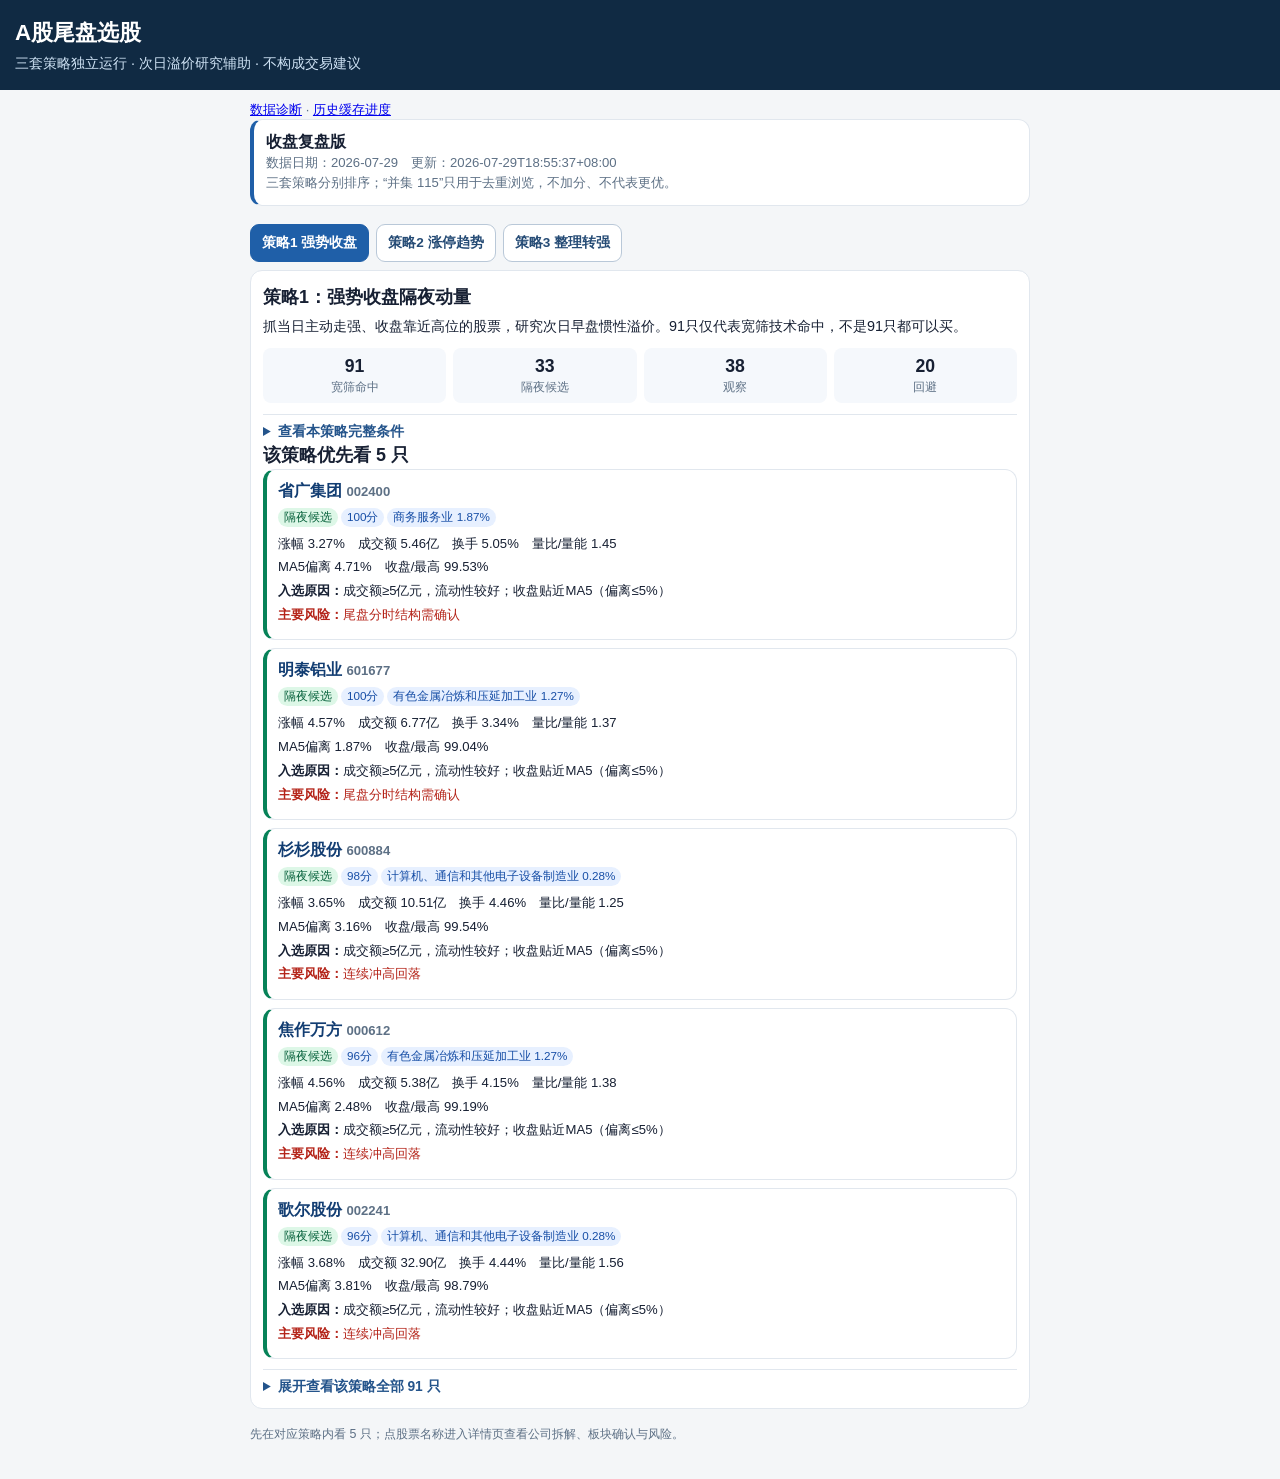
==== commit 44816aab: "Run market-day screens in GitHub Actions" ====
--- a/site/index.html
+++ b/site/index.html
@@ -7,6 +7,6 @@
 function r(x,id){return(x.strategy_reviews||{})[id]||{category:'\u89c2\u5bdf',score:0,plus:[],minus:[],pending_manual:[],details:{}}}function cl(q){return q.category==='\u9694\u591c\u5019\u9009'?'candidate':q.category==='\u56de\u907f'?'avoid':''}function tg(q){return q.category==='\u9694\u591c\u5019\u9009'?'good':q.category==='\u56de\u907f'?'bad':'warn'}
 function card(x,id){let m=x.metrics||{},q=r(x,id),d=q.details||{},b=d.board_name?d.board_name+(d.board_pct_change==null?'':' '+num(d.board_pct_change)+'%'):'\u677f\u5757\u5f85\u786e\u8ba4';return `<article class="card ${cl(q)}"><h3><a href="stock.html?code=${encodeURIComponent(x.code)}&strategy=${encodeURIComponent(id)}">${esc(x.name)}</a> <span class="meta">${esc(x.code)}</span></h3><span class="pill ${tg(q)}">${esc(q.category)}</span><span class="pill">${num(q.score,0)}\u5206</span><span class="pill">${esc(b)}</span><p class="line">\u6da8\u5e45 ${num(m.pct_change)}%　\u6210\u4ea4\u989d ${num(m.amount/1e8)}\u4ebf　\u6362\u624b ${num(m.turnover)}%　\u91cf\u6bd4/\u91cf\u80fd ${num(m.volume_ratio||m.volume_multiple)}</p><p class="line">MA5\u504f\u79bb ${num(m.ma5_distance)}%　\u6536\u76d8/\u6700\u9ad8 ${num((m.close_high_ratio||0)*100)}%</p><p class="line"><b>\u5165\u9009\u539f\u56e0\uff1a</b>${esc((q.plus||[]).slice(0,2).join('\uff1b')||'\u6ee1\u8db3\u672c\u7b56\u7565\u786c\u6761\u4ef6')}</p><p class="line risk"><b>\u4e3b\u8981\u98ce\u9669\uff1a</b>${esc((q.minus||[]).slice(0,2).join('\uff1b')||(q.pending_manual||[]).slice(0,1).join('\uff1b')||'\u5f85\u4eba\u5de5\u786e\u8ba4')}</p></article>`}
 function section(d,id){let a=(d.records||[]).filter(x=>(x.strategy_ids||[]).includes(id)).sort((x,y)=>r(y,id).priority_score-r(x,id).priority_score),p=a.filter(x=>r(x,id).category!=='\u56de\u907f'),top=(p.length?p:a).slice(0,5),c=(d.score_counts||{})[id]||{};return `<section class="box"><h2 class="strategy-title">${S[id].title}</h2><p class="purpose">${S[id].purpose}</p><div class="stats"><div class="stat"><b>${a.length}</b><span>\u5bbd\u7b5b\u547d\u4e2d</span></div><div class="stat"><b>${c.overnight_candidate||0}</b><span>\u9694\u591c\u5019\u9009</span></div><div class="stat"><b>${c.observe||0}</b><span>\u89c2\u5bdf</span></div><div class="stat"><b>${c.avoid||0}</b><span>\u56de\u907f</span></div></div><details><summary>\u67e5\u770b\u672c\u7b56\u7565\u5b8c\u6574\u6761\u4ef6</summary><p class="formula">${S[id].formula}</p></details><h3 class="strategy-title">\u8be5\u7b56\u7565\u4f18\u5148\u770b 5 \u53ea</h3><div class="list">${top.map(x=>card(x,id)).join('')||'<p class="empty">\u672c\u7b56\u7565\u6682\u65e0\u5019\u9009</p>'}</div><details class="all-list"><summary>\u5c55\u5f00\u67e5\u770b\u8be5\u7b56\u7565\u5168\u90e8 ${a.length} \u53ea</summary><div class="list" style="margin-top:10px">${a.map(x=>card(x,id)).join('')}</div></details></section>`}
-function render(d){let ids=Object.keys(S),fresh=d.provisional&&Date.now()-Date.parse(d.quote_time)<180*60000;$('#app').outerHTML=`<div id="app"><section class="box notice"><b>${fresh?'\u76d8\u4e2d\u4e34\u65f6\u7b5b\u9009\uff08\u6536\u76d8\u540e\u590d\u6838\uff09':'\u6536\u76d8\u6b63\u5f0f\u7b5b\u9009'}</b><div class="note">\u6570\u636e\u65e5\u671f\uff1a${esc(d.market_date)}　\u66f4\u65b0\uff1a${esc(d.quote_time||d.run_at||'-')}<br>\u4e09\u5957\u7b56\u7565\u5206\u522b\u6392\u5e8f\uff1b\u201c\u5e76\u96c6 ${d.union_count||0}\u201d\u53ea\u7528\u4e8e\u53bb\u91cd\u6d4f\u89c8\uff0c\u4e0d\u52a0\u5206\u3001\u4e0d\u4ee3\u8868\u66f4\u4f18\u3002</div></section><nav class="tabs">${ids.map((id,i)=>`<button class="tab ${i?'':'active'}" data-tab="${id}">${S[id].short}</button>`).join('')}</nav><div id="panel"></div><p class="footer">\u5148\u5728\u5bf9\u5e94\u7b56\u7565\u5185\u770b 5 \u53ea\uff1b\u70b9\u80a1\u7968\u540d\u79f0\u8fdb\u5165\u8be6\u60c5\u9875\u67e5\u770b\u516c\u53f8\u62c6\u89e3\u3001\u677f\u5757\u786e\u8ba4\u4e0e\u98ce\u9669\u3002</p></div>`;let p=$('#panel');function go(id){document.querySelectorAll('.tab').forEach(b=>b.classList.toggle('active',b.dataset.tab===id));p.innerHTML=section(d,id)}document.querySelectorAll('.tab').forEach(b=>b.onclick=()=>go(b.dataset.tab));go(ids[0])}
-Promise.all([fetch('data/intraday-latest.json?'+Date.now()).then(x=>x.ok?x.json():null),fetch('data/formal-latest.json?'+Date.now()).then(x=>x.ok?x.json():null)]).then(([i,f])=>{let d=i?.provisional&&Date.now()-Date.parse(i.quote_time)<180*60000?i:f;if(!d)throw Error();render(d)}).catch(()=>$('#app').textContent='\u6570\u636e\u5c1a\u672a\u540c\u6b65\uff0c\u8bf7\u7a0d\u540e\u5237\u65b0\u3002');
+function render(d,review){let intraday=!!d.intraday,ids=Object.keys(S),reviewNote=intraday&&review?.market_date===d.market_date?`<br>15:05\u6536\u76d8\u590d\u76d8\u5df2\u751f\u6210\uff1a${esc(review.run_at||'-')}`:'';$('#app').outerHTML=`<div id="app"><section class="box notice"><b>${intraday?'\u5f53\u65e514:30\u6b63\u5f0f\u7248':'\u6536\u76d8\u590d\u76d8\u7248'}</b><div class="note">\u6570\u636e\u65e5\u671f\uff1a${esc(d.market_date)}　\u66f4\u65b0\uff1a${esc(d.quote_time||d.run_at||'-')}${reviewNote}<br>\u4e09\u5957\u7b56\u7565\u5206\u522b\u6392\u5e8f\uff1b\u201c\u5e76\u96c6 ${d.union_count||0}\u201d\u53ea\u7528\u4e8e\u53bb\u91cd\u6d4f\u89c8\uff0c\u4e0d\u52a0\u5206\u3001\u4e0d\u4ee3\u8868\u66f4\u4f18\u3002</div></section><nav class="tabs">${ids.map((id,i)=>`<button class="tab ${i?'':'active'}" data-tab="${id}">${S[id].short}</button>`).join('')}</nav><div id="panel"></div><p class="footer">\u5148\u5728\u5bf9\u5e94\u7b56\u7565\u5185\u770b 5 \u53ea\uff1b\u70b9\u80a1\u7968\u540d\u79f0\u8fdb\u5165\u8be6\u60c5\u9875\u67e5\u770b\u516c\u53f8\u62c6\u89e3\u3001\u677f\u5757\u786e\u8ba4\u4e0e\u98ce\u9669\u3002</p></div>`;let p=$('#panel');function go(id){document.querySelectorAll('.tab').forEach(b=>b.classList.toggle('active',b.dataset.tab===id));p.innerHTML=section(d,id)}document.querySelectorAll('.tab').forEach(b=>b.onclick=()=>go(b.dataset.tab));go(ids[0])}
+Promise.all([fetch('data/intraday-latest.json?'+Date.now()).then(x=>x.ok?x.json():null),fetch('data/formal-latest.json?'+Date.now()).then(x=>x.ok?x.json():null)]).then(([i,f])=>{let today=new Intl.DateTimeFormat('en-CA',{timeZone:'Asia/Shanghai'}).format(new Date()),d=i?.intraday&&i.market_date===today?i:f;if(!d)throw Error();render(d,f)}).catch(()=>$('#app').textContent='\u6570\u636e\u5c1a\u672a\u540c\u6b65\uff0c\u8bf7\u7a0d\u540e\u5237\u65b0\u3002');
 </script></body></html>
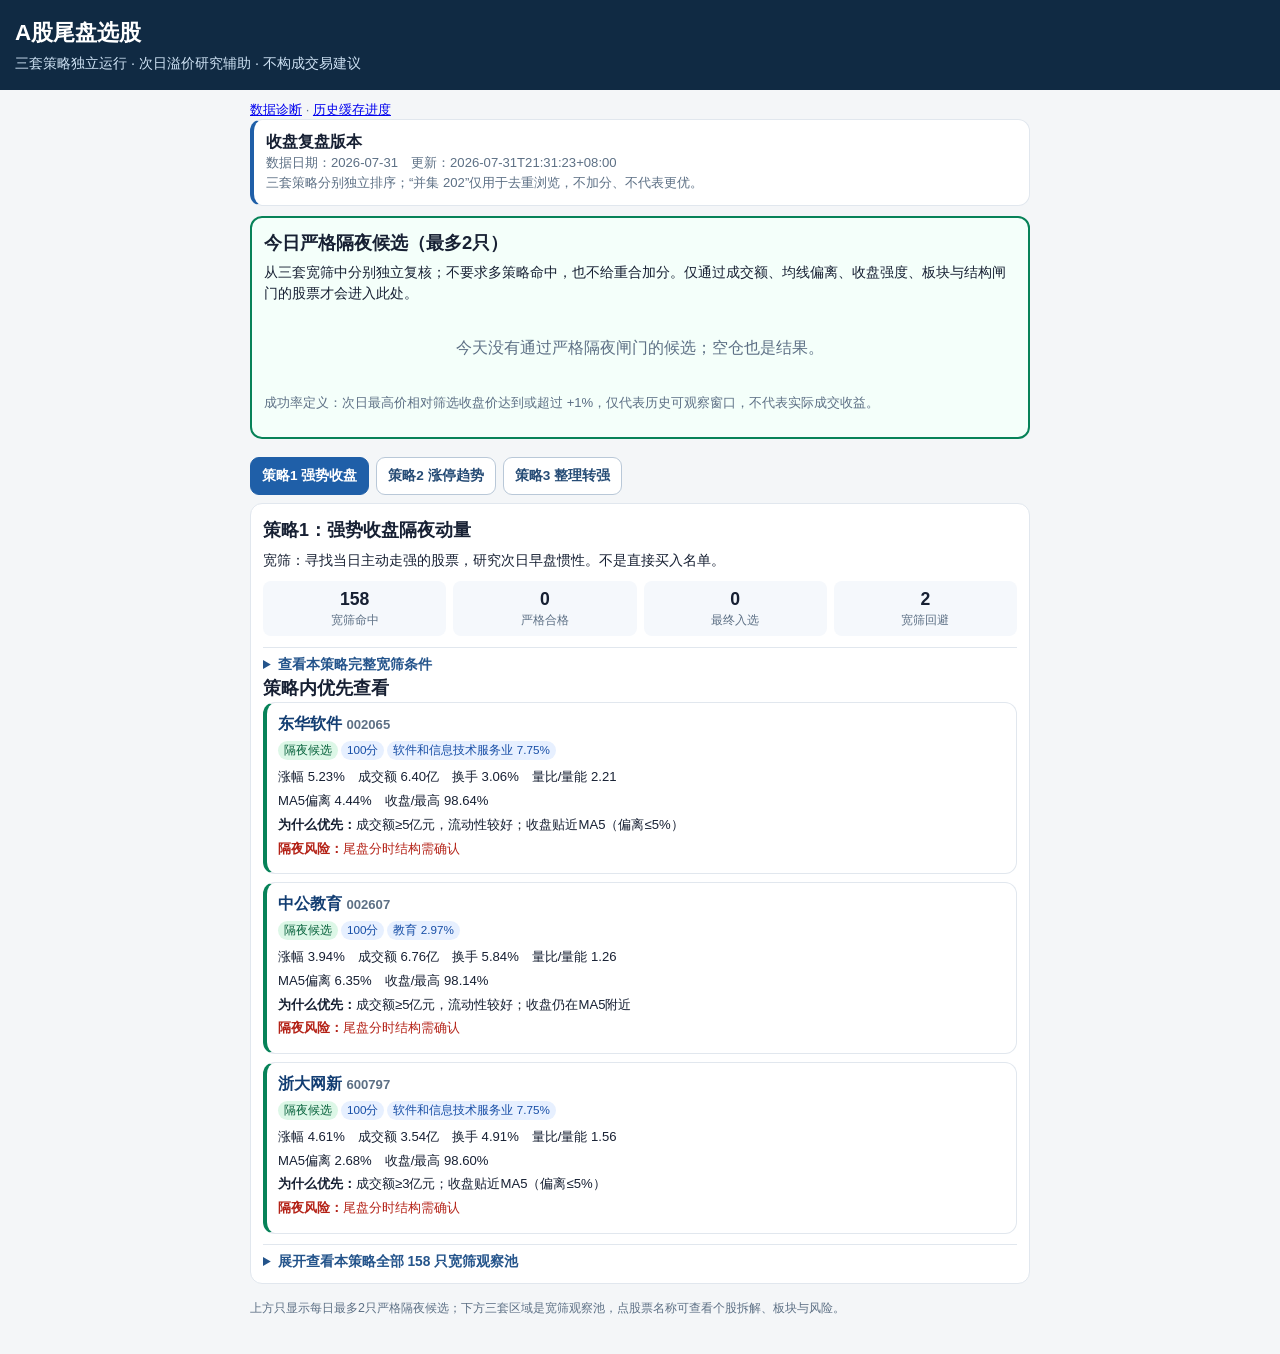
==== commit 0b9b9425: "feat: add strict overnight candidate shortlist" ====
--- a/site/index.html
+++ b/site/index.html
@@ -1,12 +1,23 @@
-<!doctype html><html lang="zh-CN"><head><meta charset="utf-8"><meta name="viewport" content="width=device-width,initial-scale=1"><title>A&#32929;&#23614;&#30424;&#36873;&#32929;</title><style>
-:root{--navy:#102a43;--blue:#1f5fa8;--bg:#f4f6f8;--line:#e1e7ee;--text:#172033;--muted:#5d7085}*{box-sizing:border-box}body{margin:0;background:var(--bg);color:var(--text);font-family:-apple-system,BlinkMacSystemFont,"Segoe UI",sans-serif}header{background:var(--navy);color:#fff;padding:17px 15px}header h1{margin:0;font-size:1.4rem}header p{margin:.35rem 0 0;color:#cfe3f5;font-size:.9rem}main{max-width:800px;margin:auto;padding:10px}.box,.card{background:#fff;border:1px solid var(--line);border-radius:12px}.box{padding:12px;margin-bottom:10px}.meta,.note{font-size:.82rem;color:var(--muted);line-height:1.5}.notice{border-left:4px solid var(--blue)}.tabs{display:flex;gap:7px;overflow-x:auto;position:sticky;top:0;background:var(--bg);padding:8px 0;z-index:2}.tab{border:1px solid #b9c8d8;background:#fff;color:#254b75;border-radius:9px;padding:9px 11px;white-space:nowrap;font-weight:650;font-size:.85rem}.tab.active{background:var(--blue);color:#fff;border-color:var(--blue)}.strategy-title{margin:2px 0;font-size:1.12rem}.purpose{font-size:.9rem;line-height:1.45;margin:.45rem 0}.stats{display:grid;grid-template-columns:repeat(4,1fr);gap:7px;margin:11px 0}.stat{background:#f5f8fc;border-radius:8px;padding:8px;text-align:center}.stat b{display:block;font-size:1.1rem}.stat span{font-size:.72rem;color:var(--muted)}details{margin-top:9px;border-top:1px solid var(--line);padding-top:8px}summary{cursor:pointer;color:#24548b;font-size:.86rem;font-weight:650}.formula{font-size:.82rem;line-height:1.55;color:var(--muted)}.list{display:grid;gap:8px}.card{padding:11px;border-left:4px solid #c58b00}.card.candidate{border-left-color:#078258}.card.avoid{border-left-color:#c92a2a}.card h3{font-size:1rem;margin:0 0 5px}.card a{color:#123d72;text-decoration:none}.pill{display:inline-block;margin:1px 3px 3px 0;padding:2px 6px;border-radius:12px;background:#e7f0ff;color:#174ea6;font-size:.73rem}.pill.good{background:#ddf7e7;color:#05603a}.pill.warn{background:#fff2cc;color:#805b00}.pill.bad{background:#fee4e2;color:#b42318}.line{font-size:.82rem;line-height:1.5;margin:4px 0}.risk{color:#b42318}.empty{padding:18px;text-align:center;color:var(--muted)}.all-list{margin-top:10px}.footer{font-size:.78rem;color:var(--muted);padding:4px 0 14px}@media(max-width:480px){header{padding:15px}.stats{gap:4px}.stat{padding:7px 3px}.stat b{font-size:1rem}.stat span{font-size:.65rem}.tab{padding:8px 9px}}
-</style></head><body><header><h1>A&#32929;&#23614;&#30424;&#36873;&#32929;</h1><p>&#19977;&#22871;&#31574;&#30053;&#29420;&#31435;&#36816;&#34892; &#183; &#27425;&#26085;&#28322;&#20215;&#30740;&#31350;&#36741;&#21161; &#183; &#19981;&#26500;&#25104;&#20132;&#26131;&#24314;&#35758;</p></header><main><div class="meta"><a href="diagnostics.html">&#25968;&#25454;&#35786;&#26029;</a> &#183; <a href="progress.html">&#21382;&#21490;&#32531;&#23384;&#36827;&#24230;</a></div><div id="app" class="box">&#27491;&#22312;&#21152;&#36733;&#25968;&#25454;&#8230;</div></main><script>
+<!doctype html>
+<html lang="zh-CN">
+<head>
+  <meta charset="utf-8"><meta name="viewport" content="width=device-width,initial-scale=1">
+  <title>A股尾盘选股</title>
+  <style>
+  :root{--navy:#102a43;--blue:#1f5fa8;--bg:#f4f6f8;--line:#e1e7ee;--text:#172033;--muted:#5d7085;--green:#078258;--red:#c92a2a}*{box-sizing:border-box}body{margin:0;background:var(--bg);color:var(--text);font-family:-apple-system,BlinkMacSystemFont,"Segoe UI",sans-serif}header{background:var(--navy);color:#fff;padding:17px 15px}header h1{margin:0;font-size:1.4rem}header p{margin:.35rem 0 0;color:#cfe3f5;font-size:.9rem}main{max-width:800px;margin:auto;padding:10px}.box,.card{background:#fff;border:1px solid var(--line);border-radius:12px}.box{padding:12px;margin-bottom:10px}.meta,.note{font-size:.82rem;color:var(--muted);line-height:1.5}.notice{border-left:4px solid var(--blue)}.tabs{display:flex;gap:7px;overflow-x:auto;position:sticky;top:0;background:var(--bg);padding:8px 0;z-index:2}.tab{border:1px solid #b9c8d8;background:#fff;color:#254b75;border-radius:9px;padding:9px 11px;white-space:nowrap;font-weight:650;font-size:.85rem}.tab.active{background:var(--blue);color:#fff;border-color:var(--blue)}.strategy-title{margin:2px 0;font-size:1.12rem}.purpose{font-size:.9rem;line-height:1.45;margin:.45rem 0}.stats{display:grid;grid-template-columns:repeat(4,1fr);gap:7px;margin:11px 0}.stat{background:#f5f8fc;border-radius:8px;padding:8px;text-align:center}.stat b{display:block;font-size:1.1rem}.stat span{font-size:.72rem;color:var(--muted)}details{margin-top:9px;border-top:1px solid var(--line);padding-top:8px}summary{cursor:pointer;color:#24548b;font-size:.86rem;font-weight:650}.formula{font-size:.82rem;line-height:1.55;color:var(--muted)}.list{display:grid;gap:8px}.card{padding:11px;border-left:4px solid #c58b00}.card.candidate{border-left-color:var(--green)}.card.avoid{border-left-color:var(--red)}.card h3{font-size:1rem;margin:0 0 5px}.card a{color:#123d72;text-decoration:none}.pill{display:inline-block;margin:1px 3px 3px 0;padding:2px 6px;border-radius:12px;background:#e7f0ff;color:#174ea6;font-size:.73rem}.pill.good{background:#ddf7e7;color:#05603a}.pill.warn{background:#fff2cc;color:#805b00}.pill.bad{background:#fee4e2;color:#b42318}.line{font-size:.82rem;line-height:1.5;margin:4px 0}.risk{color:#b42318}.empty{padding:18px;text-align:center;color:var(--muted)}.all-list{margin-top:10px}.footer{font-size:.78rem;color:var(--muted);padding:4px 0 14px}.final{border:2px solid #078258;background:#f4fffa}.final h2{margin:0;font-size:1.15rem}.final-card{border-left-color:#078258}.final-card h3{font-size:1.12rem}.final-card .line{margin:5px 0}.perf{display:grid;grid-template-columns:repeat(3,1fr);gap:7px;margin-top:9px}.perf div{background:#f5f8fc;border-radius:8px;padding:8px;text-align:center}.perf b{display:block;font-size:1rem}@media(max-width:480px){header{padding:15px}.stats{gap:4px}.stat{padding:7px 3px}.stat b{font-size:1rem}.stat span{font-size:.65rem}.tab{padding:8px 9px}.perf{gap:4px}.perf div{padding:7px 3px;font-size:.75rem}}
+  </style>
+</head>
+<body>
+<header><h1>A股尾盘选股</h1><p>三套策略独立运行 · 次日溢价研究辅助 · 不构成交易建议</p></header>
+<main><div class="meta"><a href="diagnostics.html">数据诊断</a> · <a href="progress.html">历史缓存进度</a></div><div id="app" class="box">正在加载数据…</div></main>
+<script>
 const $=s=>document.querySelector(s),esc=x=>String(x??'-').replace(/[&<>]/g,c=>({'&':'&amp;','<':'&lt;','>':'&gt;'}[c])),num=(x,n=2)=>Number(x??0).toFixed(n);
-const t={s1:'\u7b56\u75651 \u5f3a\u52bf\u6536\u76d8',s2:'\u7b56\u75652 \u6da8\u505c\u8d8b\u52bf',s3:'\u7b56\u75653 \u6574\u7406\u8f6c\u5f3a',title1:'\u7b56\u75651\uff1a\u5f3a\u52bf\u6536\u76d8\u9694\u591c\u52a8\u91cf',title2:'\u7b56\u75652\uff1a\u8fd1\u671f\u6da8\u505c\u540e\u7684\u6e29\u548c\u8d8b\u52bf',title3:'\u7b56\u75653\uff1a\u6da8\u505c\u540e\u6574\u7406\u518d\u8f6c\u5f3a'};
-const S={strong_close_momentum:{short:t.s1,title:t.title1,purpose:'\u6293\u5f53\u65e5\u4e3b\u52a8\u8d70\u5f3a\u3001\u6536\u76d8\u9760\u8fd1\u9ad8\u4f4d\u7684\u80a1\u7968\uff0c\u7814\u7a76\u6b21\u65e5\u65e9\u76d8\u60ef\u6027\u6ea2\u4ef7\u300291\u53ea\u4ec5\u4ee3\u8868\u5bbd\u7b5b\u6280\u672f\u547d\u4e2d\uff0c\u4e0d\u662f91\u53ea\u90fd\u53ef\u4ee5\u4e70\u3002',formula:'MA5\u5411\u4e0a\uff1b\u6536\u76d8>MA5\uff1b\u6da8\u5e453%\u20138%\uff1b\u91cf\u6bd41\u20134\uff1b\u6362\u624b3%\u201322%\uff1b\u6536\u76d8/\u6700\u9ad8\u22650.97\uff1b\u8fd110\u65e5\u6da8\u5e45-15%\u201340%\u3002'},recent_limit_up_trend:{short:t.s2,title:t.title2,purpose:'\u6293\u6da8\u505c\u540e\u6ca1\u6709\u8d70\u574f\u3001\u6e29\u548c\u7eed\u5f3a\u7684\u8d8b\u52bf\u80a1\uff0c\u7814\u7a76\u6b21\u65e5\u8d8b\u52bf\u8d44\u91d1\u627f\u63a5\u3002',formula:'MA5>MA10\u4e14\u5411\u4e0a\uff1b\u6536\u76d8>MA5\uff1b2\u20137\u4ea4\u6613\u65e5\u524d\u81f3\u5c11\u4e00\u6b21\u6709\u6548\u6da8\u505c\uff1b\u8fd15\u65e50%\u201325%\uff1b\u5f53\u65e51.5%\u20137%\uff1b\u91cf\u6bd40.8\u20134\uff1b\u6536\u76d8/\u6700\u9ad8\u22650.97\u3002'},limit_up_reacceleration:{short:t.s3,title:t.title3,purpose:'\u6293\u6da8\u505c\u540e\u6574\u7406\u3001\u91cd\u65b0\u8f6c\u5f3a\u4e14\u6210\u4ea4\u4e0d\u8fc7\u70ed\u7684\u80a1\u7968\uff0c\u7814\u7a76\u4e8c\u6b21\u542f\u52a8\u7684\u6b21\u65e5\u6ea2\u4ef7\u3002',formula:'MA5>MA10\u4e14\u5411\u4e0a\uff1b\u6536\u76d8>MA5\uff1b3\u201310\u4ea4\u6613\u65e5\u524d\u81f3\u5c11\u4e00\u6b21\u6709\u6548\u6da8\u505c\uff1b\u5f53\u65e51%\u20137%\uff1b\u6210\u4ea4\u91cf/\u524d5\u65e5\u5747\u91cf0.8\u20133\uff1b\u6362\u624b2%\u201318%\uff1b\u6536\u76d8/\u6700\u9ad8\u22650.97\u3002'}};
-function r(x,id){return(x.strategy_reviews||{})[id]||{category:'\u89c2\u5bdf',score:0,plus:[],minus:[],pending_manual:[],details:{}}}function cl(q){return q.category==='\u9694\u591c\u5019\u9009'?'candidate':q.category==='\u56de\u907f'?'avoid':''}function tg(q){return q.category==='\u9694\u591c\u5019\u9009'?'good':q.category==='\u56de\u907f'?'bad':'warn'}
-function card(x,id){let m=x.metrics||{},q=r(x,id),d=q.details||{},b=d.board_name?d.board_name+(d.board_pct_change==null?'':' '+num(d.board_pct_change)+'%'):'\u677f\u5757\u5f85\u786e\u8ba4';return `<article class="card ${cl(q)}"><h3><a href="stock.html?code=${encodeURIComponent(x.code)}&strategy=${encodeURIComponent(id)}">${esc(x.name)}</a> <span class="meta">${esc(x.code)}</span></h3><span class="pill ${tg(q)}">${esc(q.category)}</span><span class="pill">${num(q.score,0)}\u5206</span><span class="pill">${esc(b)}</span><p class="line">\u6da8\u5e45 ${num(m.pct_change)}%　\u6210\u4ea4\u989d ${num(m.amount/1e8)}\u4ebf　\u6362\u624b ${num(m.turnover)}%　\u91cf\u6bd4/\u91cf\u80fd ${num(m.volume_ratio||m.volume_multiple)}</p><p class="line">MA5\u504f\u79bb ${num(m.ma5_distance)}%　\u6536\u76d8/\u6700\u9ad8 ${num((m.close_high_ratio||0)*100)}%</p><p class="line"><b>\u5165\u9009\u539f\u56e0\uff1a</b>${esc((q.plus||[]).slice(0,2).join('\uff1b')||'\u6ee1\u8db3\u672c\u7b56\u7565\u786c\u6761\u4ef6')}</p><p class="line risk"><b>\u4e3b\u8981\u98ce\u9669\uff1a</b>${esc((q.minus||[]).slice(0,2).join('\uff1b')||(q.pending_manual||[]).slice(0,1).join('\uff1b')||'\u5f85\u4eba\u5de5\u786e\u8ba4')}</p></article>`}
-function section(d,id){let a=(d.records||[]).filter(x=>(x.strategy_ids||[]).includes(id)).sort((x,y)=>r(y,id).priority_score-r(x,id).priority_score),p=a.filter(x=>r(x,id).category!=='\u56de\u907f'),top=(p.length?p:a).slice(0,5),c=(d.score_counts||{})[id]||{};return `<section class="box"><h2 class="strategy-title">${S[id].title}</h2><p class="purpose">${S[id].purpose}</p><div class="stats"><div class="stat"><b>${a.length}</b><span>\u5bbd\u7b5b\u547d\u4e2d</span></div><div class="stat"><b>${c.overnight_candidate||0}</b><span>\u9694\u591c\u5019\u9009</span></div><div class="stat"><b>${c.observe||0}</b><span>\u89c2\u5bdf</span></div><div class="stat"><b>${c.avoid||0}</b><span>\u56de\u907f</span></div></div><details><summary>\u67e5\u770b\u672c\u7b56\u7565\u5b8c\u6574\u6761\u4ef6</summary><p class="formula">${S[id].formula}</p></details><h3 class="strategy-title">\u8be5\u7b56\u7565\u4f18\u5148\u770b 5 \u53ea</h3><div class="list">${top.map(x=>card(x,id)).join('')||'<p class="empty">\u672c\u7b56\u7565\u6682\u65e0\u5019\u9009</p>'}</div><details class="all-list"><summary>\u5c55\u5f00\u67e5\u770b\u8be5\u7b56\u7565\u5168\u90e8 ${a.length} \u53ea</summary><div class="list" style="margin-top:10px">${a.map(x=>card(x,id)).join('')}</div></details></section>`}
-function render(d,review){let intraday=!!d.intraday,ids=Object.keys(S),reviewNote=intraday&&review?.market_date===d.market_date?`<br>15:05\u6536\u76d8\u590d\u76d8\u5df2\u751f\u6210\uff1a${esc(review.run_at||'-')}`:'';$('#app').outerHTML=`<div id="app"><section class="box notice"><b>${intraday?'\u5f53\u65e514:30\u6b63\u5f0f\u7248':'\u6536\u76d8\u590d\u76d8\u7248'}</b><div class="note">\u6570\u636e\u65e5\u671f\uff1a${esc(d.market_date)}　\u66f4\u65b0\uff1a${esc(d.quote_time||d.run_at||'-')}${reviewNote}<br>\u4e09\u5957\u7b56\u7565\u5206\u522b\u6392\u5e8f\uff1b\u201c\u5e76\u96c6 ${d.union_count||0}\u201d\u53ea\u7528\u4e8e\u53bb\u91cd\u6d4f\u89c8\uff0c\u4e0d\u52a0\u5206\u3001\u4e0d\u4ee3\u8868\u66f4\u4f18\u3002</div></section><nav class="tabs">${ids.map((id,i)=>`<button class="tab ${i?'':'active'}" data-tab="${id}">${S[id].short}</button>`).join('')}</nav><div id="panel"></div><p class="footer">\u5148\u5728\u5bf9\u5e94\u7b56\u7565\u5185\u770b 5 \u53ea\uff1b\u70b9\u80a1\u7968\u540d\u79f0\u8fdb\u5165\u8be6\u60c5\u9875\u67e5\u770b\u516c\u53f8\u62c6\u89e3\u3001\u677f\u5757\u786e\u8ba4\u4e0e\u98ce\u9669\u3002</p></div>`;let p=$('#panel');function go(id){document.querySelectorAll('.tab').forEach(b=>b.classList.toggle('active',b.dataset.tab===id));p.innerHTML=section(d,id)}document.querySelectorAll('.tab').forEach(b=>b.onclick=()=>go(b.dataset.tab));go(ids[0])}
-Promise.all([fetch('data/intraday-latest.json?'+Date.now()).then(x=>x.ok?x.json():null),fetch('data/formal-latest.json?'+Date.now()).then(x=>x.ok?x.json():null)]).then(([i,f])=>{let today=new Intl.DateTimeFormat('en-CA',{timeZone:'Asia/Shanghai'}).format(new Date()),d=i?.intraday&&i.market_date===today?i:f;if(!d)throw Error();render(d,f)}).catch(()=>$('#app').textContent='\u6570\u636e\u5c1a\u672a\u540c\u6b65\uff0c\u8bf7\u7a0d\u540e\u5237\u65b0\u3002');
+const S={strong_close_momentum:{short:'策略1 强势收盘',title:'策略1：强势收盘隔夜动量',purpose:'宽筛：寻找当日主动走强的股票，研究次日早盘惯性。不是直接买入名单。',formula:'MA5向上；收盘>MA5；涨幅3%–8%；量比1–4；换手3%–22%；收盘/最高≥0.97；近10日涨幅-15%–40%。'},recent_limit_up_trend:{short:'策略2 涨停趋势',title:'策略2：近期涨停后的温和趋势',purpose:'宽筛：寻找涨停后未走坏、温和续强的趋势股，研究次日资金承接。',formula:'MA5>MA10且向上；收盘>MA5；2–7交易日前至少一次有效涨停；近5日0%–25%；当日1.5%–7%；量比0.8–4；收盘/最高≥0.97。'},limit_up_reacceleration:{short:'策略3 整理转强',title:'策略3：涨停后整理再转强',purpose:'宽筛：寻找涨停后整理、再次转强的股票，研究二次启动的次日溢价。',formula:'MA5>MA10且向上；收盘>MA5；3–10交易日前至少一次有效涨停；当日1%–7%；成交量/前5日均量0.8–3；换手2%–18%；收盘/最高≥0.97。'}};
+function r(x,id){return(x.strategy_reviews||{})[id]||{category:'观察',score:0,plus:[],minus:[],pending_manual:[],details:{}}}function cl(q){return q.category==='隔夜候选'?'candidate':q.category==='回避'?'avoid':''}function tg(q){return q.category==='隔夜候选'?'good':q.category==='回避'?'bad':'warn'}
+function strict(x,id){return r(x,id).strict_overnight||{passed:false,failures:[]}}function board(q){let d=q.details||{};return d.board_name?d.board_name+(d.board_pct_change==null?'':' '+num(d.board_pct_change)+'%'):'板块待人工确认'}
+function card(x,id,final=false){let m=x.metrics||{},q=r(x,id),d=q.details||{},g=strict(x,id);return `<article class="card ${final?'final-card ':''}${cl(q)}"><h3><a href="stock.html?code=${encodeURIComponent(x.code)}&strategy=${encodeURIComponent(id)}">${esc(x.name)}</a> <span class="meta">${esc(x.code)}</span></h3><span class="pill ${final?'good':tg(q)}">${final?'严格隔夜候选':esc(q.category)}</span><span class="pill">${num(q.score,0)}分</span><span class="pill">${esc(board(q))}</span><p class="line">涨幅 ${num(m.pct_change)}%　成交额 ${num(m.amount/1e8)}亿　换手 ${num(m.turnover)}%　量比/量能 ${num(m.volume_ratio||m.volume_ma5_multiple)}</p><p class="line">MA5偏离 ${num(m.ma5_distance)}%　收盘/最高 ${num((m.close_high_ratio||0)*100)}%</p><p class="line"><b>为什么优先：</b>${esc((q.plus||[]).slice(0,2).join('；')||'满足该策略宽筛条件')}</p><p class="line risk"><b>隔夜风险：</b>${esc((q.minus||[]).slice(0,2).join('；')||(g.failures||[]).slice(0,1).join('；')||(q.pending_manual||[]).slice(0,1).join('；')||'次日竞价与板块强弱仍需确认')}</p></article>`}
+function finalZone(d){let finals=d.final_overnight_candidates||[],byCode=Object.fromEntries((d.records||[]).map(x=>[x.code,x])),perf=d.overnight_performance?.all;let cards=finals.map(f=>{let x=byCode[f.code];return x?card(x,f.strategy_id,true):''}).join('');let perfHtml=perf?`<div class="perf"><div><b>${perf.trades||0}</b>已结算样本</div><div><b>${perf.high_ge_1pct_rate==null?'-':num(perf.high_ge_1pct_rate,1)+'%'}</b>次日最高≥+1%</div><div><b>${perf.open_positive_rate==null?'-':num(perf.open_positive_rate,1)+'%'}</b>次日开盘为正</div></div>`:'';return `<section class="box final"><h2>今日严格隔夜候选（最多2只）</h2><p class="purpose">从三套宽筛中分别独立复核；不要求多策略命中，也不给重合加分。仅通过成交额、均线偏离、收盘强度、板块与结构闸门的股票才会进入此处。</p>${cards||'<p class="empty">今天没有通过严格隔夜闸门的候选；空仓也是结果。</p>'}${perfHtml}<p class="note">成功率定义：次日最高价相对筛选收盘价达到或超过 +1%，仅代表历史可观察窗口，不代表实际成交收益。</p></section>`}
+function section(d,id){let a=(d.records||[]).filter(x=>(x.strategy_ids||[]).includes(id)).sort((x,y)=>r(y,id).priority_score-r(x,id).priority_score),g=a.filter(x=>strict(x,id).passed),p=g.length?g:a.filter(x=>r(x,id).category!=='回避'),top=p.slice(0,3),c=(d.score_counts||{})[id]||{},ss=(d.strict_summary||{})[id]||{};return `<section class="box"><h2 class="strategy-title">${S[id].title}</h2><p class="purpose">${S[id].purpose}</p><div class="stats"><div class="stat"><b>${a.length}</b><span>宽筛命中</span></div><div class="stat"><b>${ss.strict_eligible??g.length}</b><span>严格合格</span></div><div class="stat"><b>${ss.selected||0}</b><span>最终入选</span></div><div class="stat"><b>${c.avoid||0}</b><span>宽筛回避</span></div></div><details><summary>查看本策略完整宽筛条件</summary><p class="formula">${S[id].formula}</p></details><h3 class="strategy-title">策略内优先查看</h3><div class="list">${top.map(x=>card(x,id,strict(x,id).passed)).join('')||'<p class="empty">本策略暂无候选</p>'}</div><details class="all-list"><summary>展开查看本策略全部 ${a.length} 只宽筛观察池</summary><div class="list" style="margin-top:10px">${a.map(x=>card(x,id)).join('')}</div></details></section>`}
+function render(d,review){let intraday=!!d.intraday,ids=Object.keys(S),reviewNote=intraday&&review?.market_date===d.market_date?`<br>15:05收盘复盘：${esc(review.run_at||'-')}`:'';$('#app').outerHTML=`<div id="app"><section class="box notice"><b>${intraday?'14:30盘中版本':'收盘复盘版本'}</b><div class="note">数据日期：${esc(d.market_date)}　更新：${esc(d.quote_time||d.run_at||'-')}${reviewNote}<br>三套策略分别独立排序；“并集 ${d.union_count||0}”仅用于去重浏览，不加分、不代表更优。</div></section>${finalZone(d)}<nav class="tabs">${ids.map((id,i)=>`<button class="tab ${i?'':'active'}" data-tab="${id}">${S[id].short}</button>`).join('')}</nav><div id="panel"></div><p class="footer">上方只显示每日最多2只严格隔夜候选；下方三套区域是宽筛观察池，点股票名称可查看个股拆解、板块与风险。</p></div>`;let p=$('#panel');function go(id){document.querySelectorAll('.tab').forEach(b=>b.classList.toggle('active',b.dataset.tab===id));p.innerHTML=section(d,id)}document.querySelectorAll('.tab').forEach(b=>b.onclick=()=>go(b.dataset.tab));go(ids[0])}
+Promise.all([fetch('data/intraday-latest.json?'+Date.now()).then(x=>x.ok?x.json():null),fetch('data/formal-latest.json?'+Date.now()).then(x=>x.ok?x.json():null)]).then(([i,f])=>{let today=new Intl.DateTimeFormat('en-CA',{timeZone:'Asia/Shanghai'}).format(new Date()),d=i?.intraday&&i.market_date===today?i:f;if(!d)throw Error();render(d,f)}).catch(()=>$('#app').textContent='数据尚未同步，请稍后刷新。');
 </script></body></html>
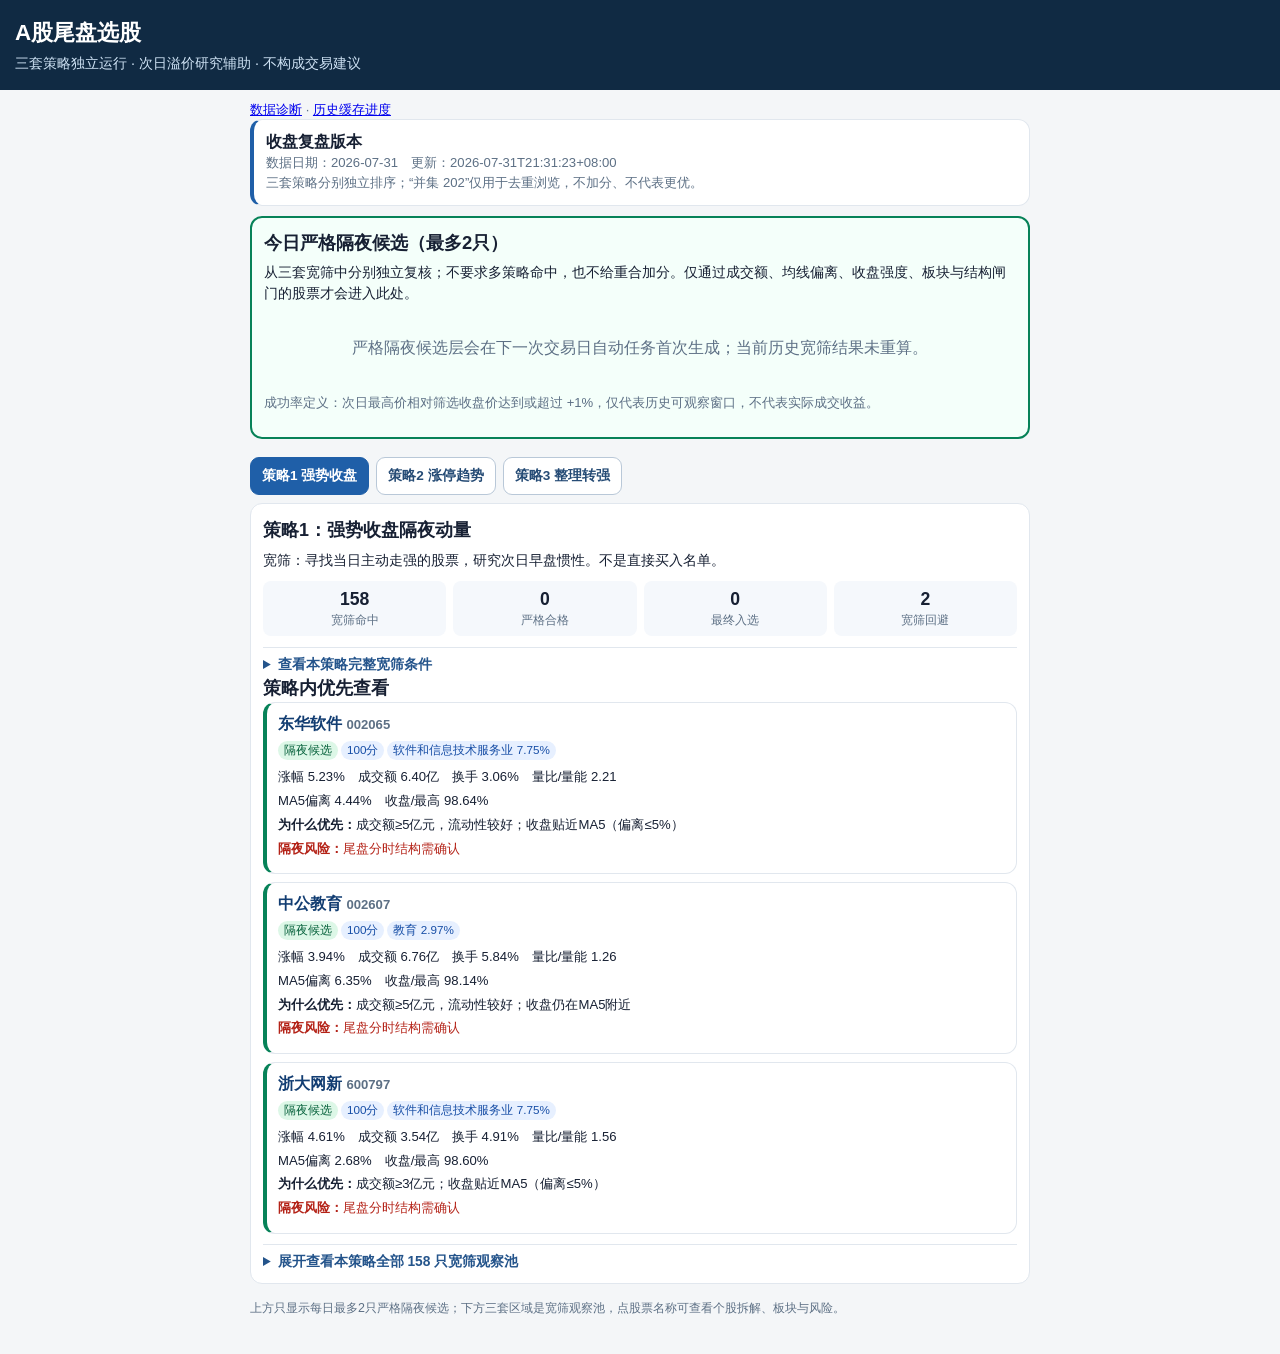
==== commit eb7d7a9e: "fix: label strict shortlist activation" ====
--- a/site/index.html
+++ b/site/index.html
@@ -16,7 +16,7 @@
 function r(x,id){return(x.strategy_reviews||{})[id]||{category:'观察',score:0,plus:[],minus:[],pending_manual:[],details:{}}}function cl(q){return q.category==='隔夜候选'?'candidate':q.category==='回避'?'avoid':''}function tg(q){return q.category==='隔夜候选'?'good':q.category==='回避'?'bad':'warn'}
 function strict(x,id){return r(x,id).strict_overnight||{passed:false,failures:[]}}function board(q){let d=q.details||{};return d.board_name?d.board_name+(d.board_pct_change==null?'':' '+num(d.board_pct_change)+'%'):'板块待人工确认'}
 function card(x,id,final=false){let m=x.metrics||{},q=r(x,id),d=q.details||{},g=strict(x,id);return `<article class="card ${final?'final-card ':''}${cl(q)}"><h3><a href="stock.html?code=${encodeURIComponent(x.code)}&strategy=${encodeURIComponent(id)}">${esc(x.name)}</a> <span class="meta">${esc(x.code)}</span></h3><span class="pill ${final?'good':tg(q)}">${final?'严格隔夜候选':esc(q.category)}</span><span class="pill">${num(q.score,0)}分</span><span class="pill">${esc(board(q))}</span><p class="line">涨幅 ${num(m.pct_change)}%　成交额 ${num(m.amount/1e8)}亿　换手 ${num(m.turnover)}%　量比/量能 ${num(m.volume_ratio||m.volume_ma5_multiple)}</p><p class="line">MA5偏离 ${num(m.ma5_distance)}%　收盘/最高 ${num((m.close_high_ratio||0)*100)}%</p><p class="line"><b>为什么优先：</b>${esc((q.plus||[]).slice(0,2).join('；')||'满足该策略宽筛条件')}</p><p class="line risk"><b>隔夜风险：</b>${esc((q.minus||[]).slice(0,2).join('；')||(g.failures||[]).slice(0,1).join('；')||(q.pending_manual||[]).slice(0,1).join('；')||'次日竞价与板块强弱仍需确认')}</p></article>`}
-function finalZone(d){let finals=d.final_overnight_candidates||[],byCode=Object.fromEntries((d.records||[]).map(x=>[x.code,x])),perf=d.overnight_performance?.all;let cards=finals.map(f=>{let x=byCode[f.code];return x?card(x,f.strategy_id,true):''}).join('');let perfHtml=perf?`<div class="perf"><div><b>${perf.trades||0}</b>已结算样本</div><div><b>${perf.high_ge_1pct_rate==null?'-':num(perf.high_ge_1pct_rate,1)+'%'}</b>次日最高≥+1%</div><div><b>${perf.open_positive_rate==null?'-':num(perf.open_positive_rate,1)+'%'}</b>次日开盘为正</div></div>`:'';return `<section class="box final"><h2>今日严格隔夜候选（最多2只）</h2><p class="purpose">从三套宽筛中分别独立复核；不要求多策略命中，也不给重合加分。仅通过成交额、均线偏离、收盘强度、板块与结构闸门的股票才会进入此处。</p>${cards||'<p class="empty">今天没有通过严格隔夜闸门的候选；空仓也是结果。</p>'}${perfHtml}<p class="note">成功率定义：次日最高价相对筛选收盘价达到或超过 +1%，仅代表历史可观察窗口，不代表实际成交收益。</p></section>`}
+function finalZone(d){let hasStrict=Object.prototype.hasOwnProperty.call(d,'final_overnight_candidates'),finals=d.final_overnight_candidates||[],byCode=Object.fromEntries((d.records||[]).map(x=>[x.code,x])),perf=d.overnight_performance?.all;let cards=finals.map(f=>{let x=byCode[f.code];return x?card(x,f.strategy_id,true):''}).join('');let empty=hasStrict?'今天没有通过严格隔夜闸门的候选；空仓也是结果。':'严格隔夜候选层会在下一次交易日自动任务首次生成；当前历史宽筛结果未重算。';let perfHtml=perf?`<div class="perf"><div><b>${perf.trades||0}</b>已结算样本</div><div><b>${perf.high_ge_1pct_rate==null?'-':num(perf.high_ge_1pct_rate,1)+'%'}</b>次日最高≥+1%</div><div><b>${perf.open_positive_rate==null?'-':num(perf.open_positive_rate,1)+'%'}</b>次日开盘为正</div></div>`:'';return `<section class="box final"><h2>今日严格隔夜候选（最多2只）</h2><p class="purpose">从三套宽筛中分别独立复核；不要求多策略命中，也不给重合加分。仅通过成交额、均线偏离、收盘强度、板块与结构闸门的股票才会进入此处。</p>${cards||`<p class="empty">${empty}</p>`}${perfHtml}<p class="note">成功率定义：次日最高价相对筛选收盘价达到或超过 +1%，仅代表历史可观察窗口，不代表实际成交收益。</p></section>`}
 function section(d,id){let a=(d.records||[]).filter(x=>(x.strategy_ids||[]).includes(id)).sort((x,y)=>r(y,id).priority_score-r(x,id).priority_score),g=a.filter(x=>strict(x,id).passed),p=g.length?g:a.filter(x=>r(x,id).category!=='回避'),top=p.slice(0,3),c=(d.score_counts||{})[id]||{},ss=(d.strict_summary||{})[id]||{};return `<section class="box"><h2 class="strategy-title">${S[id].title}</h2><p class="purpose">${S[id].purpose}</p><div class="stats"><div class="stat"><b>${a.length}</b><span>宽筛命中</span></div><div class="stat"><b>${ss.strict_eligible??g.length}</b><span>严格合格</span></div><div class="stat"><b>${ss.selected||0}</b><span>最终入选</span></div><div class="stat"><b>${c.avoid||0}</b><span>宽筛回避</span></div></div><details><summary>查看本策略完整宽筛条件</summary><p class="formula">${S[id].formula}</p></details><h3 class="strategy-title">策略内优先查看</h3><div class="list">${top.map(x=>card(x,id,strict(x,id).passed)).join('')||'<p class="empty">本策略暂无候选</p>'}</div><details class="all-list"><summary>展开查看本策略全部 ${a.length} 只宽筛观察池</summary><div class="list" style="margin-top:10px">${a.map(x=>card(x,id)).join('')}</div></details></section>`}
 function render(d,review){let intraday=!!d.intraday,ids=Object.keys(S),reviewNote=intraday&&review?.market_date===d.market_date?`<br>15:05收盘复盘：${esc(review.run_at||'-')}`:'';$('#app').outerHTML=`<div id="app"><section class="box notice"><b>${intraday?'14:30盘中版本':'收盘复盘版本'}</b><div class="note">数据日期：${esc(d.market_date)}　更新：${esc(d.quote_time||d.run_at||'-')}${reviewNote}<br>三套策略分别独立排序；“并集 ${d.union_count||0}”仅用于去重浏览，不加分、不代表更优。</div></section>${finalZone(d)}<nav class="tabs">${ids.map((id,i)=>`<button class="tab ${i?'':'active'}" data-tab="${id}">${S[id].short}</button>`).join('')}</nav><div id="panel"></div><p class="footer">上方只显示每日最多2只严格隔夜候选；下方三套区域是宽筛观察池，点股票名称可查看个股拆解、板块与风险。</p></div>`;let p=$('#panel');function go(id){document.querySelectorAll('.tab').forEach(b=>b.classList.toggle('active',b.dataset.tab===id));p.innerHTML=section(d,id)}document.querySelectorAll('.tab').forEach(b=>b.onclick=()=>go(b.dataset.tab));go(ids[0])}
 Promise.all([fetch('data/intraday-latest.json?'+Date.now()).then(x=>x.ok?x.json():null),fetch('data/formal-latest.json?'+Date.now()).then(x=>x.ok?x.json():null)]).then(([i,f])=>{let today=new Intl.DateTimeFormat('en-CA',{timeZone:'Asia/Shanghai'}).format(new Date()),d=i?.intraday&&i.market_date===today?i:f;if(!d)throw Error();render(d,f)}).catch(()=>$('#app').textContent='数据尚未同步，请稍后刷新。');
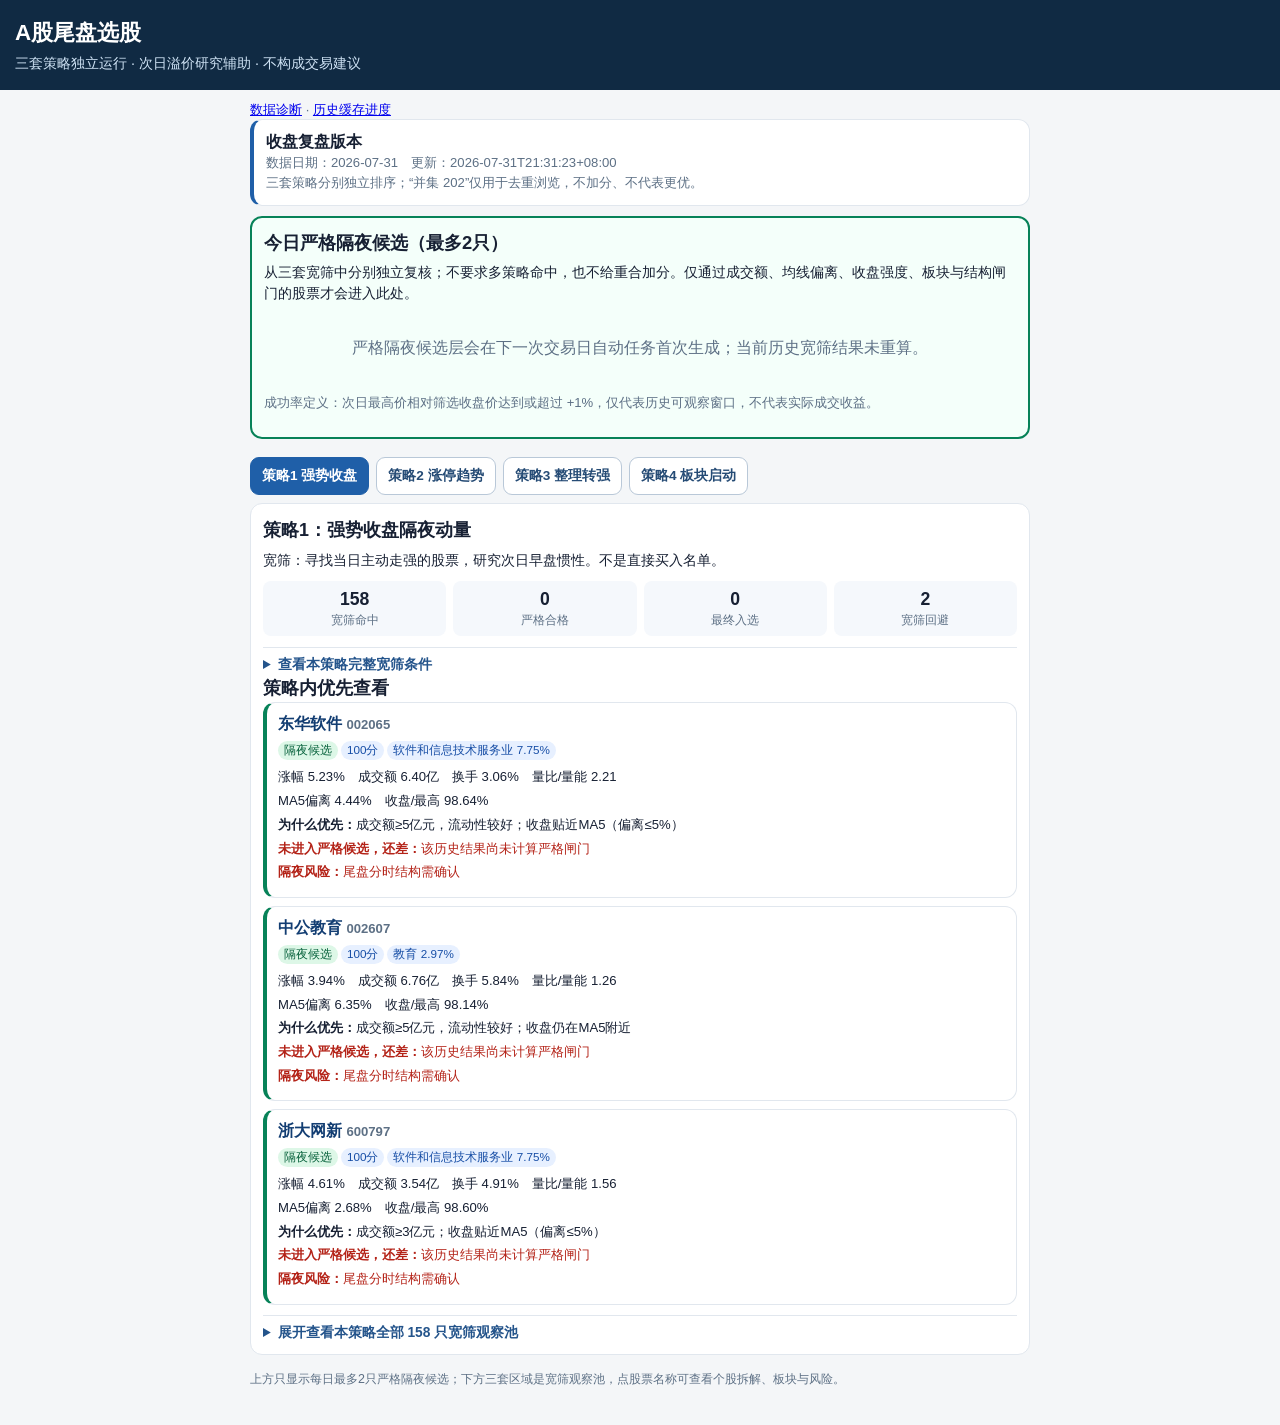
==== commit 724ee8c6: "feat: show strict gate gaps on wide candidates" ====
--- a/site/index.html
+++ b/site/index.html
@@ -12,10 +12,10 @@
 <main><div class="meta"><a href="diagnostics.html">数据诊断</a> · <a href="progress.html">历史缓存进度</a></div><div id="app" class="box">正在加载数据…</div></main>
 <script>
 const $=s=>document.querySelector(s),esc=x=>String(x??'-').replace(/[&<>]/g,c=>({'&':'&amp;','<':'&lt;','>':'&gt;'}[c])),num=(x,n=2)=>Number(x??0).toFixed(n);
-const S={strong_close_momentum:{short:'策略1 强势收盘',title:'策略1：强势收盘隔夜动量',purpose:'宽筛：寻找当日主动走强的股票，研究次日早盘惯性。不是直接买入名单。',formula:'MA5向上；收盘>MA5；涨幅3%–8%；量比1–4；换手3%–22%；收盘/最高≥0.97；近10日涨幅-15%–40%。'},recent_limit_up_trend:{short:'策略2 涨停趋势',title:'策略2：近期涨停后的温和趋势',purpose:'宽筛：寻找涨停后未走坏、温和续强的趋势股，研究次日资金承接。',formula:'MA5>MA10且向上；收盘>MA5；2–7交易日前至少一次有效涨停；近5日0%–25%；当日1.5%–7%；量比0.8–4；收盘/最高≥0.97。'},limit_up_reacceleration:{short:'策略3 整理转强',title:'策略3：涨停后整理再转强',purpose:'宽筛：寻找涨停后整理、再次转强的股票，研究二次启动的次日溢价。',formula:'MA5>MA10且向上；收盘>MA5；3–10交易日前至少一次有效涨停；当日1%–7%；成交量/前5日均量0.8–3；换手2%–18%；收盘/最高≥0.97。'}};
+const S={strong_close_momentum:{short:'策略1 强势收盘',title:'策略1：强势收盘隔夜动量',purpose:'宽筛：寻找当日主动走强的股票，研究次日早盘惯性。不是直接买入名单。',formula:'MA5向上；收盘>MA5；涨幅3%–8%；量比1–4；换手3%–22%；收盘/最高≥0.97；近10日涨幅-15%–40%。'},recent_limit_up_trend:{short:'策略2 涨停趋势',title:'策略2：近期涨停后的温和趋势',purpose:'宽筛：寻找涨停后未走坏、温和续强的趋势股，研究次日资金承接。',formula:'MA5>MA10且向上；收盘>MA5；2–7交易日前至少一次有效涨停；近5日0%–25%；当日1.5%–7%；量比0.8–4；收盘/最高≥0.97。'},limit_up_reacceleration:{short:'策略3 整理转强',title:'策略3：涨停后整理再转强',purpose:'宽筛：寻找涨停后整理、再次转强的股票，研究二次启动的次日溢价。',formula:'MA5>MA10且向上；收盘>MA5；3–10交易日前至少一次有效涨停；当日1%–7%；成交量/前5日均量0.8–3；换手2%–18%；收盘/最高≥0.97。'},board_resonance_tail_start:{short:'策略4 板块启动',title:'策略4：板块共振尾盘启动（研究版）',purpose:'研究：寻找板块当日同步走强、个股未过度加速且尾盘保持强度的启动票；专门验证次日竞价与早盘溢价。',formula:'MA5向上、收盘>MA5、偏离≤5%；涨幅3.5%–6.5%；量比1.3–3；换手5%–18%；成交额≥5亿；收盘/最高≥0.985；近5日-5%–15%、近10日-10%–25%。最终候选另要求行业板块≥+1.5%。'}};
 function r(x,id){return(x.strategy_reviews||{})[id]||{category:'观察',score:0,plus:[],minus:[],pending_manual:[],details:{}}}function cl(q){return q.category==='隔夜候选'?'candidate':q.category==='回避'?'avoid':''}function tg(q){return q.category==='隔夜候选'?'good':q.category==='回避'?'bad':'warn'}
 function strict(x,id){return r(x,id).strict_overnight||{passed:false,failures:[]}}function board(q){let d=q.details||{};return d.board_name?d.board_name+(d.board_pct_change==null?'':' '+num(d.board_pct_change)+'%'):'板块待人工确认'}
-function card(x,id,final=false){let m=x.metrics||{},q=r(x,id),d=q.details||{},g=strict(x,id);return `<article class="card ${final?'final-card ':''}${cl(q)}"><h3><a href="stock.html?code=${encodeURIComponent(x.code)}&strategy=${encodeURIComponent(id)}">${esc(x.name)}</a> <span class="meta">${esc(x.code)}</span></h3><span class="pill ${final?'good':tg(q)}">${final?'严格隔夜候选':esc(q.category)}</span><span class="pill">${num(q.score,0)}分</span><span class="pill">${esc(board(q))}</span><p class="line">涨幅 ${num(m.pct_change)}%　成交额 ${num(m.amount/1e8)}亿　换手 ${num(m.turnover)}%　量比/量能 ${num(m.volume_ratio||m.volume_ma5_multiple)}</p><p class="line">MA5偏离 ${num(m.ma5_distance)}%　收盘/最高 ${num((m.close_high_ratio||0)*100)}%</p><p class="line"><b>为什么优先：</b>${esc((q.plus||[]).slice(0,2).join('；')||'满足该策略宽筛条件')}</p><p class="line risk"><b>隔夜风险：</b>${esc((q.minus||[]).slice(0,2).join('；')||(g.failures||[]).slice(0,1).join('；')||(q.pending_manual||[]).slice(0,1).join('；')||'次日竞价与板块强弱仍需确认')}</p></article>`}
+function card(x,id,final=false){let m=x.metrics||{},q=r(x,id),d=q.details||{},g=strict(x,id),gap=!final&&q.category==='隔夜候选'&&!g.passed?`<p class="line risk"><b>未进入严格候选，还差：</b>${esc((g.failures||[]).join('；')||'该历史结果尚未计算严格闸门')}</p>`:'';return `<article class="card ${final?'final-card ':''}${cl(q)}"><h3><a href="stock.html?code=${encodeURIComponent(x.code)}&strategy=${encodeURIComponent(id)}">${esc(x.name)}</a> <span class="meta">${esc(x.code)}</span></h3><span class="pill ${final?'good':tg(q)}">${final?'严格隔夜候选':esc(q.category)}</span><span class="pill">${num(q.score,0)}分</span><span class="pill">${esc(board(q))}</span><p class="line">涨幅 ${num(m.pct_change)}%　成交额 ${num(m.amount/1e8)}亿　换手 ${num(m.turnover)}%　量比/量能 ${num(m.volume_ratio||m.volume_ma5_multiple)}</p><p class="line">MA5偏离 ${num(m.ma5_distance)}%　收盘/最高 ${num((m.close_high_ratio||0)*100)}%</p><p class="line"><b>为什么优先：</b>${esc((q.plus||[]).slice(0,2).join('；')||'满足该策略宽筛条件')}</p>${gap}<p class="line risk"><b>隔夜风险：</b>${esc((q.minus||[]).slice(0,2).join('；')||(g.failures||[]).slice(0,1).join('；')||(q.pending_manual||[]).slice(0,1).join('；')||'次日竞价与板块强弱仍需确认')}</p></article>`}
 function finalZone(d){let hasStrict=Object.prototype.hasOwnProperty.call(d,'final_overnight_candidates'),finals=d.final_overnight_candidates||[],byCode=Object.fromEntries((d.records||[]).map(x=>[x.code,x])),perf=d.overnight_performance?.all;let cards=finals.map(f=>{let x=byCode[f.code];return x?card(x,f.strategy_id,true):''}).join('');let empty=hasStrict?'今天没有通过严格隔夜闸门的候选；空仓也是结果。':'严格隔夜候选层会在下一次交易日自动任务首次生成；当前历史宽筛结果未重算。';let perfHtml=perf?`<div class="perf"><div><b>${perf.trades||0}</b>已结算样本</div><div><b>${perf.high_ge_1pct_rate==null?'-':num(perf.high_ge_1pct_rate,1)+'%'}</b>次日最高≥+1%</div><div><b>${perf.open_positive_rate==null?'-':num(perf.open_positive_rate,1)+'%'}</b>次日开盘为正</div></div>`:'';return `<section class="box final"><h2>今日严格隔夜候选（最多2只）</h2><p class="purpose">从三套宽筛中分别独立复核；不要求多策略命中，也不给重合加分。仅通过成交额、均线偏离、收盘强度、板块与结构闸门的股票才会进入此处。</p>${cards||`<p class="empty">${empty}</p>`}${perfHtml}<p class="note">成功率定义：次日最高价相对筛选收盘价达到或超过 +1%，仅代表历史可观察窗口，不代表实际成交收益。</p></section>`}
 function section(d,id){let a=(d.records||[]).filter(x=>(x.strategy_ids||[]).includes(id)).sort((x,y)=>r(y,id).priority_score-r(x,id).priority_score),g=a.filter(x=>strict(x,id).passed),p=g.length?g:a.filter(x=>r(x,id).category!=='回避'),top=p.slice(0,3),c=(d.score_counts||{})[id]||{},ss=(d.strict_summary||{})[id]||{};return `<section class="box"><h2 class="strategy-title">${S[id].title}</h2><p class="purpose">${S[id].purpose}</p><div class="stats"><div class="stat"><b>${a.length}</b><span>宽筛命中</span></div><div class="stat"><b>${ss.strict_eligible??g.length}</b><span>严格合格</span></div><div class="stat"><b>${ss.selected||0}</b><span>最终入选</span></div><div class="stat"><b>${c.avoid||0}</b><span>宽筛回避</span></div></div><details><summary>查看本策略完整宽筛条件</summary><p class="formula">${S[id].formula}</p></details><h3 class="strategy-title">策略内优先查看</h3><div class="list">${top.map(x=>card(x,id,strict(x,id).passed)).join('')||'<p class="empty">本策略暂无候选</p>'}</div><details class="all-list"><summary>展开查看本策略全部 ${a.length} 只宽筛观察池</summary><div class="list" style="margin-top:10px">${a.map(x=>card(x,id)).join('')}</div></details></section>`}
 function render(d,review){let intraday=!!d.intraday,ids=Object.keys(S),reviewNote=intraday&&review?.market_date===d.market_date?`<br>15:05收盘复盘：${esc(review.run_at||'-')}`:'';$('#app').outerHTML=`<div id="app"><section class="box notice"><b>${intraday?'14:30盘中版本':'收盘复盘版本'}</b><div class="note">数据日期：${esc(d.market_date)}　更新：${esc(d.quote_time||d.run_at||'-')}${reviewNote}<br>三套策略分别独立排序；“并集 ${d.union_count||0}”仅用于去重浏览，不加分、不代表更优。</div></section>${finalZone(d)}<nav class="tabs">${ids.map((id,i)=>`<button class="tab ${i?'':'active'}" data-tab="${id}">${S[id].short}</button>`).join('')}</nav><div id="panel"></div><p class="footer">上方只显示每日最多2只严格隔夜候选；下方三套区域是宽筛观察池，点股票名称可查看个股拆解、板块与风险。</p></div>`;let p=$('#panel');function go(id){document.querySelectorAll('.tab').forEach(b=>b.classList.toggle('active',b.dataset.tab===id));p.innerHTML=section(d,id)}document.querySelectorAll('.tab').forEach(b=>b.onclick=()=>go(b.dataset.tab));go(ids[0])}
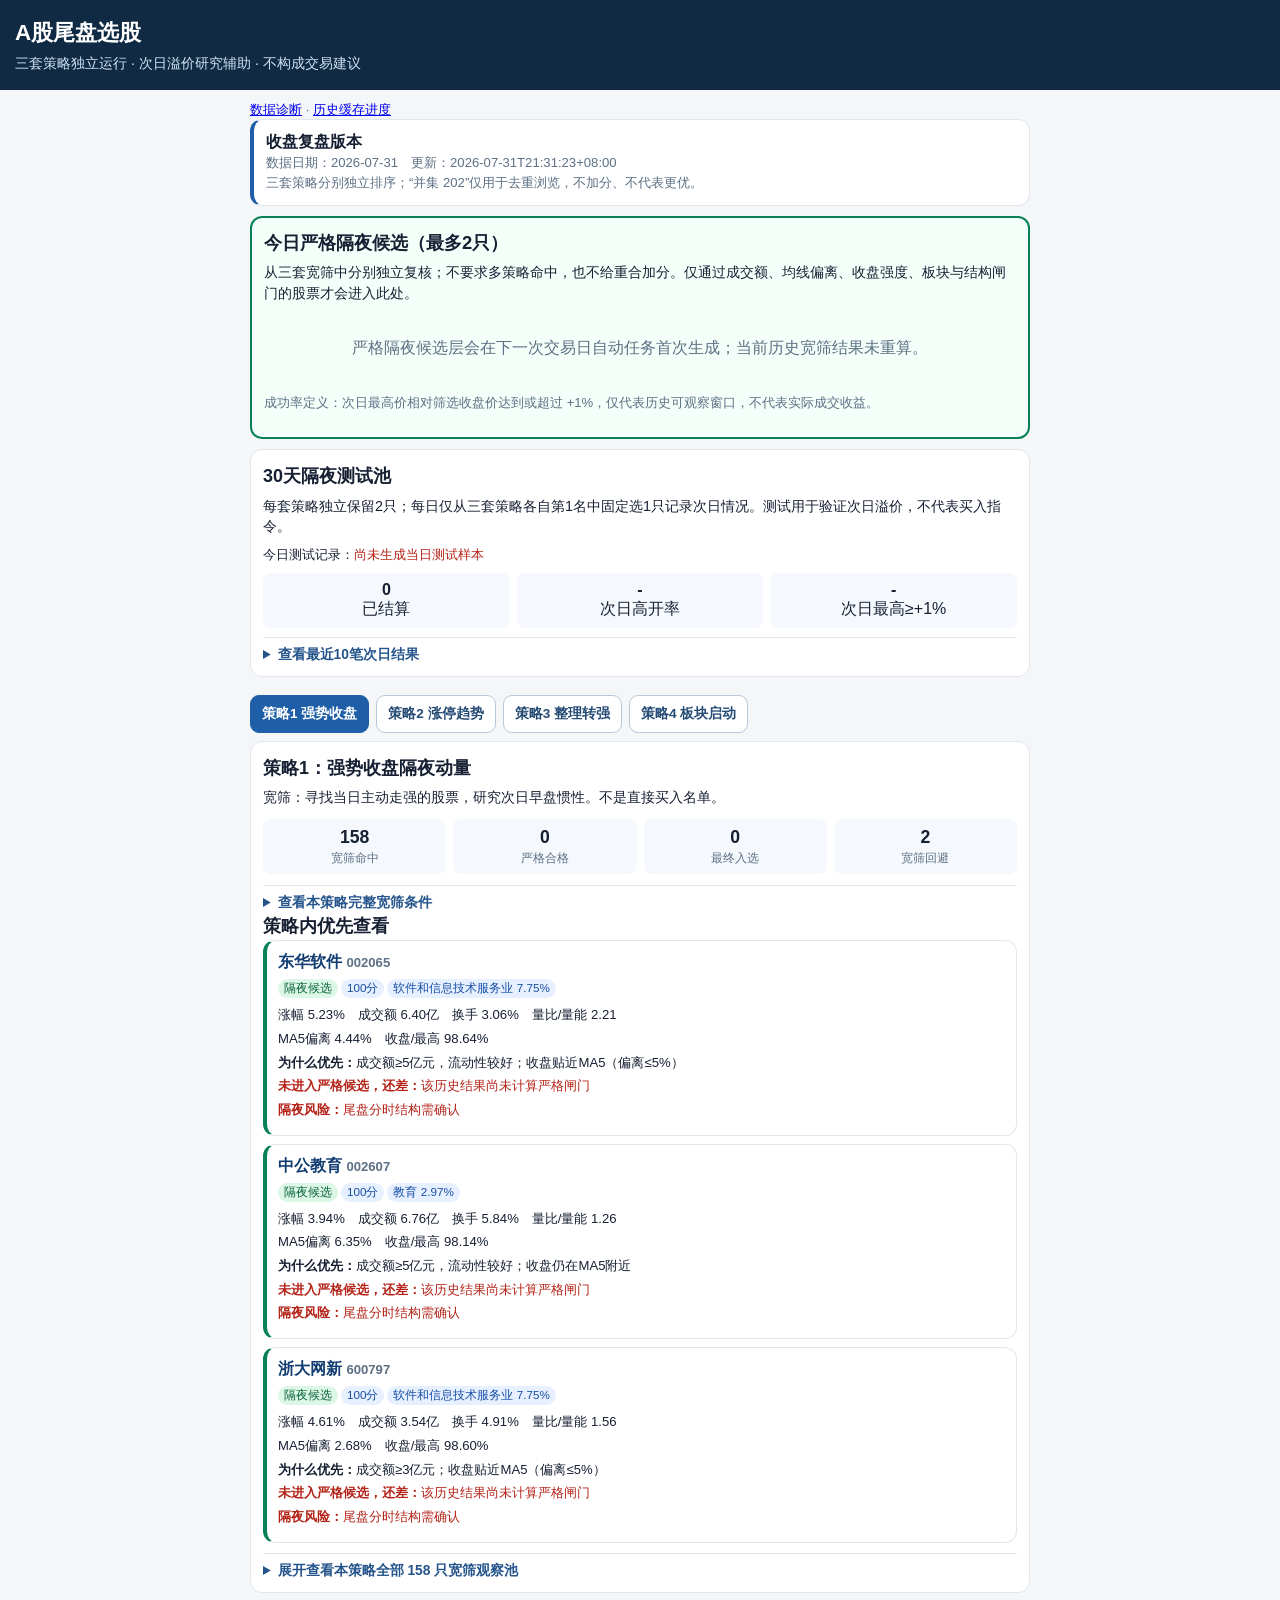
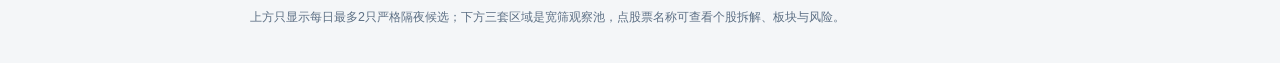
==== commit 0f4461f5: "feat: add rolling overnight test pool" ====
--- a/site/index.html
+++ b/site/index.html
@@ -17,7 +17,8 @@
 function strict(x,id){return r(x,id).strict_overnight||{passed:false,failures:[]}}function board(q){let d=q.details||{};return d.board_name?d.board_name+(d.board_pct_change==null?'':' '+num(d.board_pct_change)+'%'):'板块待人工确认'}
 function card(x,id,final=false){let m=x.metrics||{},q=r(x,id),d=q.details||{},g=strict(x,id),gap=!final&&q.category==='隔夜候选'&&!g.passed?`<p class="line risk"><b>未进入严格候选，还差：</b>${esc((g.failures||[]).join('；')||'该历史结果尚未计算严格闸门')}</p>`:'';return `<article class="card ${final?'final-card ':''}${cl(q)}"><h3><a href="stock.html?code=${encodeURIComponent(x.code)}&strategy=${encodeURIComponent(id)}">${esc(x.name)}</a> <span class="meta">${esc(x.code)}</span></h3><span class="pill ${final?'good':tg(q)}">${final?'严格隔夜候选':esc(q.category)}</span><span class="pill">${num(q.score,0)}分</span><span class="pill">${esc(board(q))}</span><p class="line">涨幅 ${num(m.pct_change)}%　成交额 ${num(m.amount/1e8)}亿　换手 ${num(m.turnover)}%　量比/量能 ${num(m.volume_ratio||m.volume_ma5_multiple)}</p><p class="line">MA5偏离 ${num(m.ma5_distance)}%　收盘/最高 ${num((m.close_high_ratio||0)*100)}%</p><p class="line"><b>为什么优先：</b>${esc((q.plus||[]).slice(0,2).join('；')||'满足该策略宽筛条件')}</p>${gap}<p class="line risk"><b>隔夜风险：</b>${esc((q.minus||[]).slice(0,2).join('；')||(g.failures||[]).slice(0,1).join('；')||(q.pending_manual||[]).slice(0,1).join('；')||'次日竞价与板块强弱仍需确认')}</p></article>`}
 function finalZone(d){let hasStrict=Object.prototype.hasOwnProperty.call(d,'final_overnight_candidates'),finals=d.final_overnight_candidates||[],byCode=Object.fromEntries((d.records||[]).map(x=>[x.code,x])),perf=d.overnight_performance?.all;let cards=finals.map(f=>{let x=byCode[f.code];return x?card(x,f.strategy_id,true):''}).join('');let empty=hasStrict?'今天没有通过严格隔夜闸门的候选；空仓也是结果。':'严格隔夜候选层会在下一次交易日自动任务首次生成；当前历史宽筛结果未重算。';let perfHtml=perf?`<div class="perf"><div><b>${perf.trades||0}</b>已结算样本</div><div><b>${perf.high_ge_1pct_rate==null?'-':num(perf.high_ge_1pct_rate,1)+'%'}</b>次日最高≥+1%</div><div><b>${perf.open_positive_rate==null?'-':num(perf.open_positive_rate,1)+'%'}</b>次日开盘为正</div></div>`:'';return `<section class="box final"><h2>今日严格隔夜候选（最多2只）</h2><p class="purpose">从三套宽筛中分别独立复核；不要求多策略命中，也不给重合加分。仅通过成交额、均线偏离、收盘强度、板块与结构闸门的股票才会进入此处。</p>${cards||`<p class="empty">${empty}</p>`}${perfHtml}<p class="note">成功率定义：次日最高价相对筛选收盘价达到或超过 +1%，仅代表历史可观察窗口，不代表实际成交收益。</p></section>`}
+function monthlyTestZone(d,m){let test=d.monthly_test||{},pick=test.daily_test_pick,summary=m?.summary||d.monthly_test_performance||{},top=test.strategy_top2||{},labels={strong_close_momentum:'策略1',recent_limit_up_trend:'策略2',limit_up_reacceleration:'策略3'},today=pick?`<b>${esc(pick.name)} ${esc(pick.code)}</b>（${labels[pick.strategy_id]||pick.strategy_id}）　筛选收盘 ${num(pick.selection_close)}　优先分 ${num(pick.priority_score,0)}`:`<span class="risk">${esc(test.no_pick_reason||'尚未生成当日测试样本')}</span>`;let rows=Object.entries(top).map(([id,items])=>`<p class="line"><b>${labels[id]||id}前2名：</b>${(items||[]).map(x=>`${esc(x.name)}(${esc(x.code)})`).join('、')||'无'}</p>`).join('');let recent=(m?.recent_entries||[]).slice(0,10).map(x=>`<tr><td>${esc(x.selection_date)}</td><td>${esc(x.name)} ${esc(x.code)}</td><td>${labels[x.strategy_id]||x.strategy_id}</td><td>${num(x.open_return)}%</td><td>${num(x.high_return)}%</td><td>${num(x.close_return)}%</td></tr>`).join('');let stats=`<div class="perf"><div><b>${summary.settled_trades||0}</b>已结算</div><div><b>${summary.open_positive_rate==null?'-':num(summary.open_positive_rate,1)+'%'}</b>次日高开率</div><div><b>${summary.high_ge_1pct_rate==null?'-':num(summary.high_ge_1pct_rate,1)+'%'}</b>次日最高≥+1%</div></div>`;return `<section class="box"><h2 class="strategy-title">30天隔夜测试池</h2><p class="purpose">每套策略独立保留2只；每日仅从三套策略各自第1名中固定选1只记录次日情况。测试用于验证次日溢价，不代表买入指令。</p><p class="line">今日测试记录：${today}</p>${rows}${stats}<details><summary>查看最近10笔次日结果</summary><div style="overflow:auto"><table class="line"><thead><tr><th>筛选日</th><th>股票</th><th>策略</th><th>次日开盘</th><th>次日最高</th><th>次日收盘</th></tr></thead><tbody>${recent||'<tr><td colspan="6">尚无已结算记录</td></tr>'}</tbody></table></div></details></section>`}
 function section(d,id){let a=(d.records||[]).filter(x=>(x.strategy_ids||[]).includes(id)).sort((x,y)=>r(y,id).priority_score-r(x,id).priority_score),g=a.filter(x=>strict(x,id).passed),p=g.length?g:a.filter(x=>r(x,id).category!=='回避'),top=p.slice(0,3),c=(d.score_counts||{})[id]||{},ss=(d.strict_summary||{})[id]||{};return `<section class="box"><h2 class="strategy-title">${S[id].title}</h2><p class="purpose">${S[id].purpose}</p><div class="stats"><div class="stat"><b>${a.length}</b><span>宽筛命中</span></div><div class="stat"><b>${ss.strict_eligible??g.length}</b><span>严格合格</span></div><div class="stat"><b>${ss.selected||0}</b><span>最终入选</span></div><div class="stat"><b>${c.avoid||0}</b><span>宽筛回避</span></div></div><details><summary>查看本策略完整宽筛条件</summary><p class="formula">${S[id].formula}</p></details><h3 class="strategy-title">策略内优先查看</h3><div class="list">${top.map(x=>card(x,id,strict(x,id).passed)).join('')||'<p class="empty">本策略暂无候选</p>'}</div><details class="all-list"><summary>展开查看本策略全部 ${a.length} 只宽筛观察池</summary><div class="list" style="margin-top:10px">${a.map(x=>card(x,id)).join('')}</div></details></section>`}
-function render(d,review){let intraday=!!d.intraday,ids=Object.keys(S),reviewNote=intraday&&review?.market_date===d.market_date?`<br>15:05收盘复盘：${esc(review.run_at||'-')}`:'';$('#app').outerHTML=`<div id="app"><section class="box notice"><b>${intraday?'14:30盘中版本':'收盘复盘版本'}</b><div class="note">数据日期：${esc(d.market_date)}　更新：${esc(d.quote_time||d.run_at||'-')}${reviewNote}<br>三套策略分别独立排序；“并集 ${d.union_count||0}”仅用于去重浏览，不加分、不代表更优。</div></section>${finalZone(d)}<nav class="tabs">${ids.map((id,i)=>`<button class="tab ${i?'':'active'}" data-tab="${id}">${S[id].short}</button>`).join('')}</nav><div id="panel"></div><p class="footer">上方只显示每日最多2只严格隔夜候选；下方三套区域是宽筛观察池，点股票名称可查看个股拆解、板块与风险。</p></div>`;let p=$('#panel');function go(id){document.querySelectorAll('.tab').forEach(b=>b.classList.toggle('active',b.dataset.tab===id));p.innerHTML=section(d,id)}document.querySelectorAll('.tab').forEach(b=>b.onclick=()=>go(b.dataset.tab));go(ids[0])}
-Promise.all([fetch('data/intraday-latest.json?'+Date.now()).then(x=>x.ok?x.json():null),fetch('data/formal-latest.json?'+Date.now()).then(x=>x.ok?x.json():null)]).then(([i,f])=>{let today=new Intl.DateTimeFormat('en-CA',{timeZone:'Asia/Shanghai'}).format(new Date()),d=i?.intraday&&i.market_date===today?i:f;if(!d)throw Error();render(d,f)}).catch(()=>$('#app').textContent='数据尚未同步，请稍后刷新。');
+function render(d,review,monthly){let intraday=!!d.intraday,ids=Object.keys(S),reviewNote=intraday&&review?.market_date===d.market_date?`<br>15:05收盘复盘：${esc(review.run_at||'-')}`:'';$('#app').outerHTML=`<div id="app"><section class="box notice"><b>${intraday?'14:30盘中版本':'收盘复盘版本'}</b><div class="note">数据日期：${esc(d.market_date)}　更新：${esc(d.quote_time||d.run_at||'-')}${reviewNote}<br>三套策略分别独立排序；“并集 ${d.union_count||0}”仅用于去重浏览，不加分、不代表更优。</div></section>${finalZone(d)}${monthlyTestZone(d,monthly)}<nav class="tabs">${ids.map((id,i)=>`<button class="tab ${i?'':'active'}" data-tab="${id}">${S[id].short}</button>`).join('')}</nav><div id="panel"></div><p class="footer">上方只显示每日最多2只严格隔夜候选；下方三套区域是宽筛观察池，点股票名称可查看个股拆解、板块与风险。</p></div>`;let p=$('#panel');function go(id){document.querySelectorAll('.tab').forEach(b=>b.classList.toggle('active',b.dataset.tab===id));p.innerHTML=section(d,id)}document.querySelectorAll('.tab').forEach(b=>b.onclick=()=>go(b.dataset.tab));go(ids[0])}
+Promise.all([fetch('data/intraday-latest.json?'+Date.now()).then(x=>x.ok?x.json():null),fetch('data/formal-latest.json?'+Date.now()).then(x=>x.ok?x.json():null),fetch('data/monthly-test-performance.json?'+Date.now()).then(x=>x.ok?x.json():null)]).then(([i,f,m])=>{let today=new Intl.DateTimeFormat('en-CA',{timeZone:'Asia/Shanghai'}).format(new Date()),d=i?.intraday&&i.market_date===today?i:f;if(!d)throw Error();render(d,f,m)}).catch(()=>$('#app').textContent='数据尚未同步，请稍后刷新。');
 </script></body></html>
